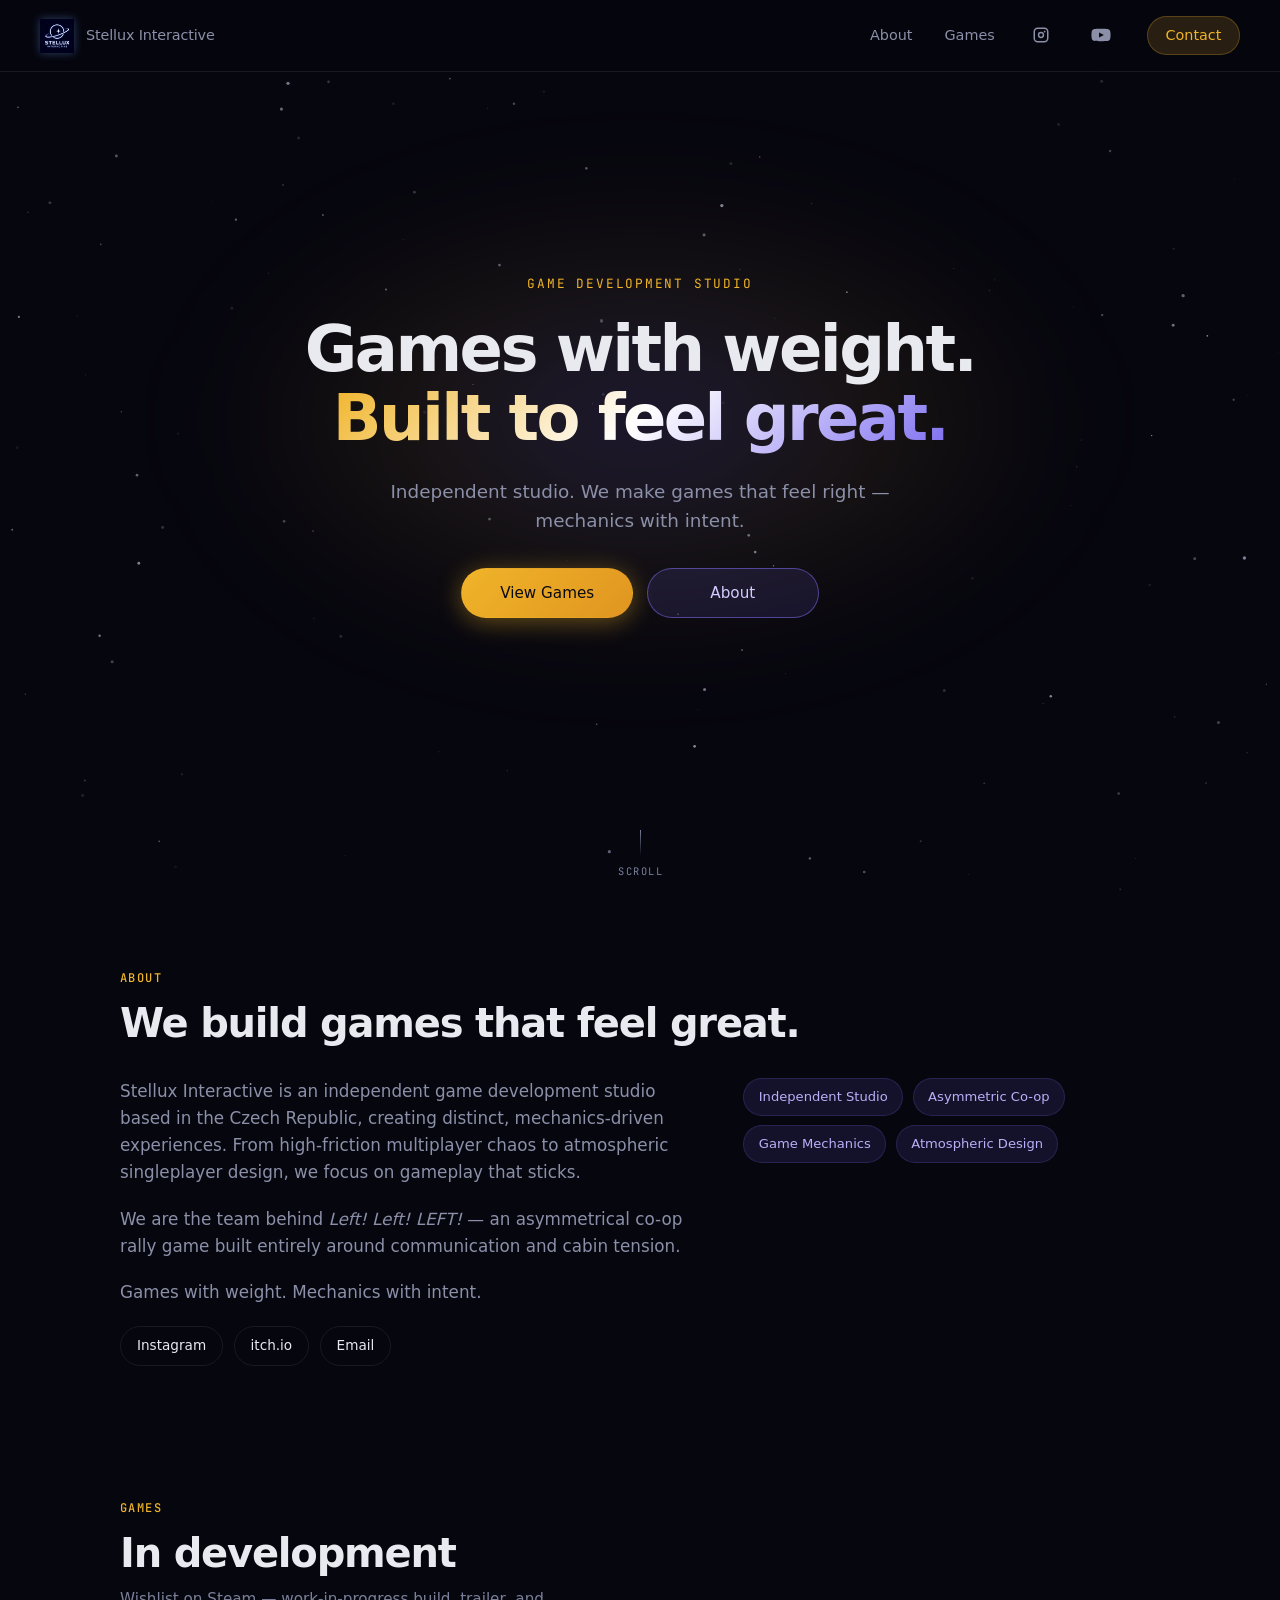
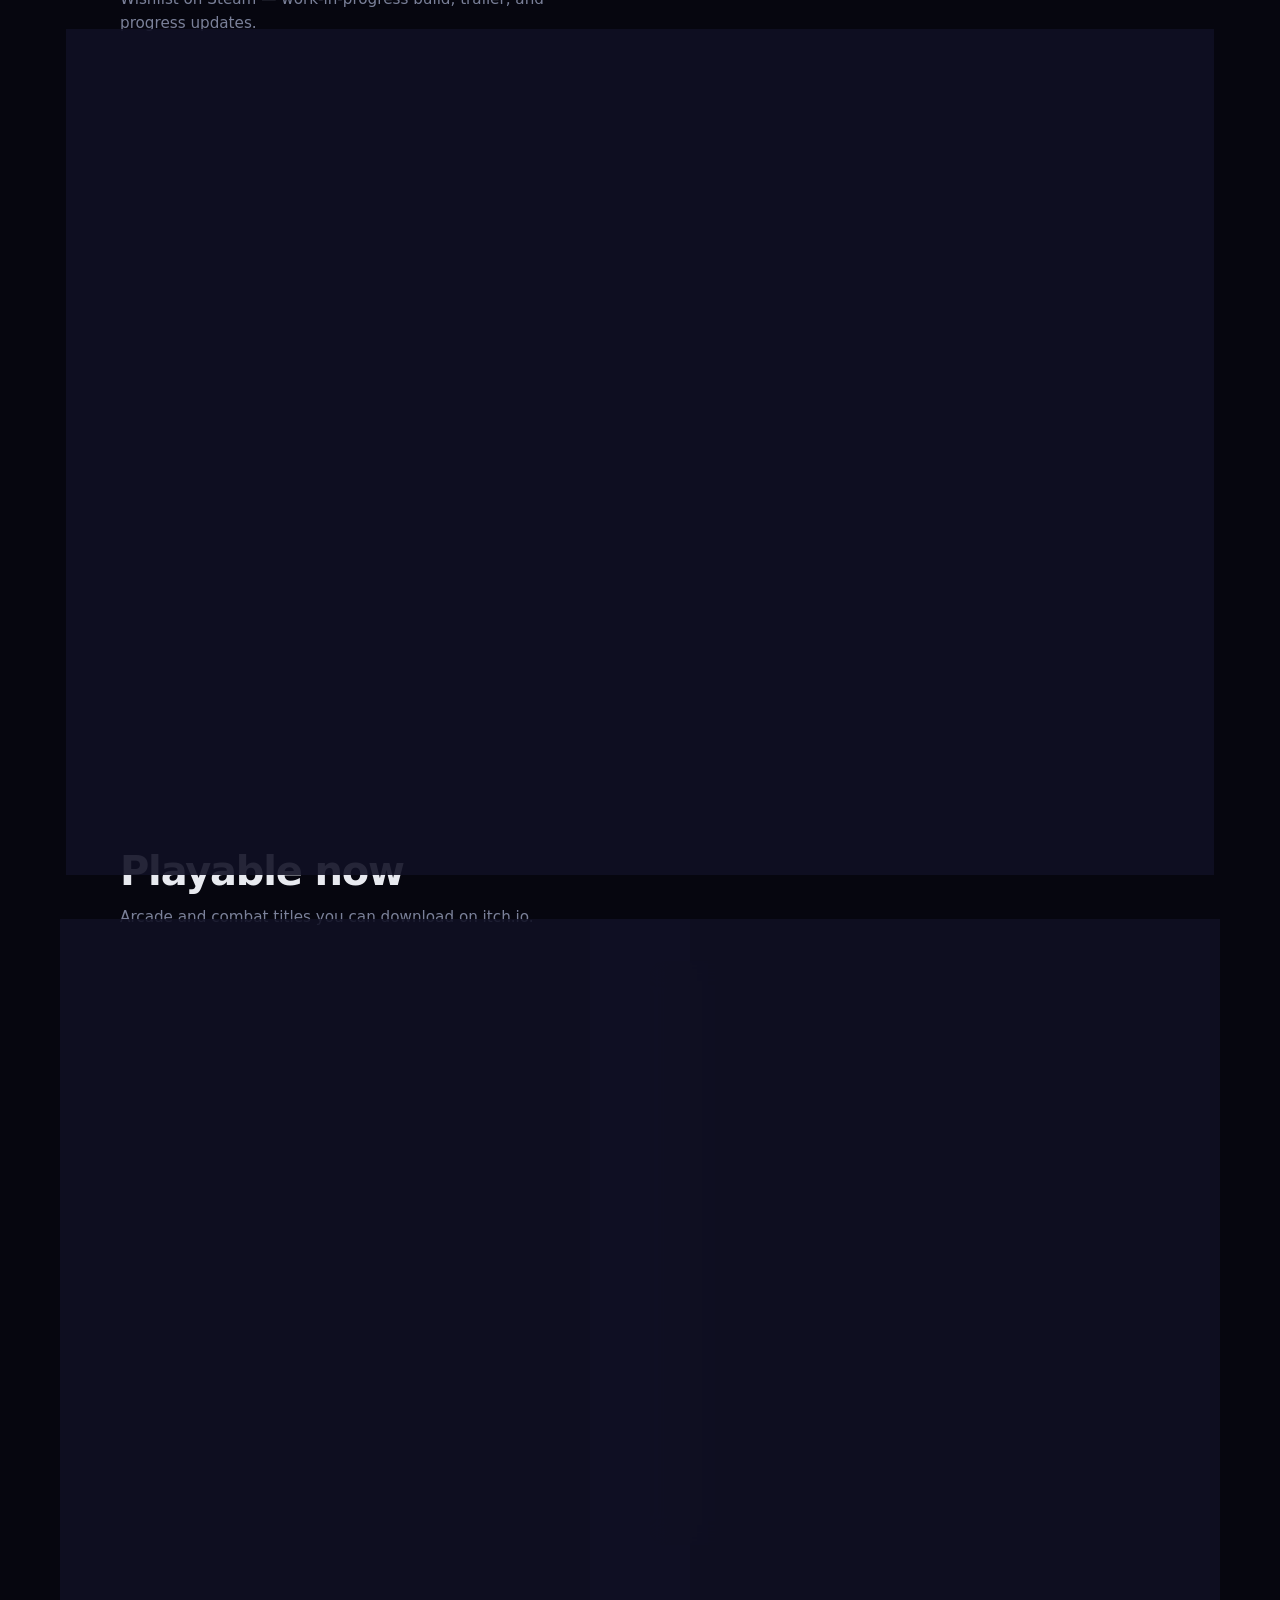
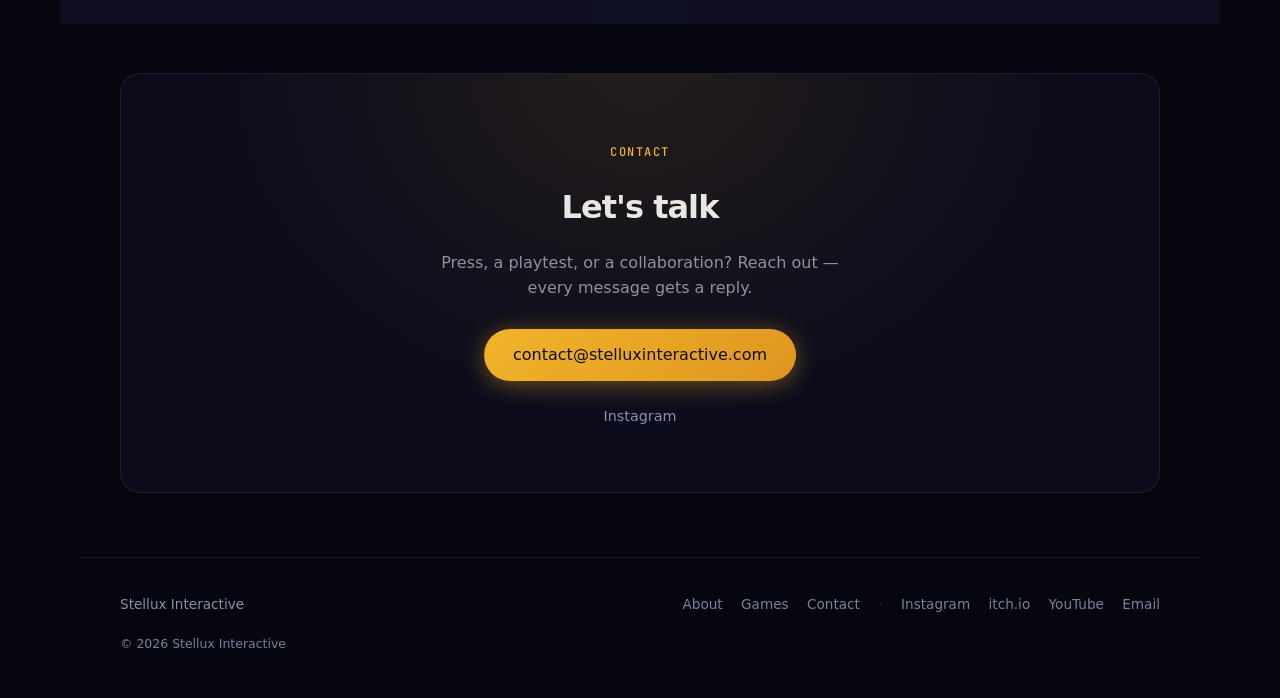
==== index.html @ ba7f1667 "Restore a snappy hero stagger without LCP opacity delay. Headline stays painted immediately and only" ====
<!DOCTYPE html>
<html lang="en">
<head>
  <meta charset="UTF-8" />
  <meta name="viewport" content="width=device-width, initial-scale=1.0" />
  <title>Stellux Interactive — Games</title>
  <meta name="description" content="Stellux Interactive is an independent game studio. Left! Left! LEFT! is in development, with arcade and combat titles you can play now." />
  <link rel="canonical" href="https://stelluxinteractive.com/" />

  <meta property="og:title" content="Stellux Interactive — Games" />
  <meta property="og:description" content="Independent game studio — a co-op rally in development, plus arcade and combat titles you can play now." />
  <meta property="og:image" content="https://stelluxinteractive.com/assets/og.png" />
  <meta property="og:image:width" content="1200" />
  <meta property="og:image:height" content="630" />
  <meta property="og:url" content="https://stelluxinteractive.com/" />
  <meta property="og:type" content="website" />
  <meta property="og:site_name" content="Stellux Interactive" />
  <meta name="twitter:card" content="summary_large_image" />
  <meta name="twitter:title" content="Stellux Interactive — Games" />
  <meta name="twitter:description" content="Independent game studio — a co-op rally in development, plus arcade and combat titles you can play now." />
  <meta name="twitter:image" content="https://stelluxinteractive.com/assets/og.png" />

  <link rel="icon" href="favicon.ico" sizes="any" />
  <link rel="apple-touch-icon" href="apple-touch-icon.png" />
  <link rel="preload" href="assets/fonts/outfit-latin.woff2" as="font" type="font/woff2" crossorigin />
  <link rel="preload" href="assets/fonts/outfit-latin.woff2" as="font" type="font/woff2" crossorigin />
  <link rel="preload" href="assets/media/left-left-left/banner.webp?v=20261001f" as="image" />
  <link rel="stylesheet" href="css/style.css?v=20261015d" />

  <script type="application/ld+json">
  {
    "@context": "https://schema.org",
    "@graph": [
      {
        "@type": "Organization",
        "@id": "https://stelluxinteractive.com/#studio",
        "name": "Stellux Interactive",
        "url": "https://stelluxinteractive.com/",
        "email": "contact@stelluxinteractive.com",
        "logo": "https://stelluxinteractive.com/assets/og.png",
        "sameAs": [
          "https://stelluxinteractive.itch.io",
          "https://www.youtube.com/@stelluxinteractive",
          "https://www.instagram.com/stelluxinteractive/"
        ]
      },
      {
        "@type": "WebSite",
        "name": "Stellux Interactive",
        "url": "https://stelluxinteractive.com/",
        "publisher": { "@id": "https://stelluxinteractive.com/#studio" }
      },
      {
        "@type": "VideoGame",
        "name": "Left! Left! LEFT!",
        "url": "https://store.steampowered.com/app/5362020/Left_Left_LEFT/",
        "author": { "@id": "https://stelluxinteractive.com/#studio" },
        "gamePlatform": "PC",
        "genre": "Co-op Rally",
        "description": "Two-player co-op rally for PC, still in development. Wrong turn. Every time.",
        "creativeWorkStatus": "Incomplete",
        "sameAs": [
          "https://store.steampowered.com/app/5362020/Left_Left_LEFT/",
          "https://ko-fi.com/leftleftleftgame",
          "https://www.tiktok.com/@leftleftleftgame",
          "https://www.instagram.com/leftleftleftgame/",
          "https://discord.gg/GhRrPeMHM"
        ]
      },
      {
        "@type": "VideoGame",
        "name": "Trisector",
        "url": "https://stelluxinteractive.itch.io/trisector",
        "author": { "@id": "https://stelluxinteractive.com/#studio" },
        "gamePlatform": "Android",
        "genre": "Arcade"
      },
      {
        "@type": "VideoGame",
        "name": "SWIFTKILL",
        "url": "https://stelluxinteractive.itch.io/swiftkill-prototype",
        "author": { "@id": "https://stelluxinteractive.com/#studio" },
        "genre": "Action"
      }
    ]
  }
  </script>
</head>
<body>
  <a class="skip-link" href="#top">Skip to content</a>
  <canvas id="stars" aria-hidden="true"></canvas>

  <header class="site-header">
    <a class="logo" href="#top" aria-label="Stellux Interactive home">
      <img
        src="assets/icons/logo-64.webp"
        srcset="assets/icons/logo-64.webp 1x, assets/icons/logo-128.webp 2x"
        alt=""
        class="logo-img"
        width="34"
        height="34"
        fetchpriority="low"
        decoding="async"
      />
      <span class="logo-wordmark">Stellux Interactive</span>
    </a>
    <nav class="nav" aria-label="Primary">
      <a href="#about">About</a>
      <a href="#games">Games</a>
      <a href="https://www.instagram.com/stelluxinteractive/" class="nav-icon nav-icon-ig" target="_blank" rel="noopener noreferrer" aria-label="Instagram">
        <svg viewBox="0 0 24 24" width="20" height="20" aria-hidden="true" focusable="false">
          <path fill="currentColor" d="M8 3h8a5 5 0 0 1 5 5v8a5 5 0 0 1-5 5H8a5 5 0 0 1-5-5V8a5 5 0 0 1 5-5zm8 1.8H8A3.2 3.2 0 0 0 4.8 8v8A3.2 3.2 0 0 0 8 19.2h8a3.2 3.2 0 0 0 3.2-3.2V8A3.2 3.2 0 0 0 16 4.8zM12 8.2A3.8 3.8 0 1 1 8.2 12 3.8 3.8 0 0 1 12 8.2zm0 1.7A2.1 2.1 0 1 0 14.1 12 2.1 2.1 0 0 0 12 9.9zm4.35-3.15a1.05 1.05 0 1 1-1.05 1.05 1.05 1.05 0 0 1 1.05-1.05z"/>
        </svg>
        <span class="nav-icon-label">Instagram</span>
      </a>
      <a href="https://www.youtube.com/@stelluxinteractive" class="nav-icon nav-icon-yt" target="_blank" rel="noopener noreferrer" aria-label="YouTube">
        <svg viewBox="0 0 24 24" width="20" height="20" aria-hidden="true" focusable="false">
          <path fill="currentColor" d="M23 7.2a3 3 0 0 0-2.1-2.1C19 4.6 12 4.6 12 4.6s-7 0-8.9.5A3 3 0 0 0 1 7.2 31 31 0 0 0 .5 12a31 31 0 0 0 .5 4.8 3 3 0 0 0 2.1 2.1c1.9.5 8.9.5 8.9.5s7 0 8.9-.5a3 3 0 0 0 2.1-2.1 31 31 0 0 0 .5-4.8 31 31 0 0 0-.5-4.8ZM9.7 15.1V8.9l5.8 3.1-5.8 3.1Z"/>
        </svg>
        <span class="nav-icon-label">YouTube</span>
      </a>
      <a href="#contact" class="nav-cta">Contact</a>
    </nav>
    <button class="menu-toggle" aria-label="Open menu" aria-expanded="false">
      <span></span><span></span><span></span>
    </button>
  </header>

  <main id="top">
    <section class="hero">
      <div class="hero-glow" aria-hidden="true"></div>
      <div class="hero-layout-centered">
        <div class="hero-content">
          <p class="eyebrow">Game Development Studio</p>
          <h1>Games with weight.<br /><span class="gradient-text">Built to feel great.</span></h1>
          <p class="hero-lead">
            Independent studio. We make games that feel right — mechanics with intent.
          </p>
          <div class="hero-actions">
            <a href="#games" class="btn btn-primary">View Games</a>
            <a href="#about" class="btn btn-purple">About</a>
          </div>
        </div>
      </div>
      <a href="#about" class="hero-scroll" aria-label="Scroll down">
        <span class="hero-scroll-line" aria-hidden="true"></span>
        <span class="hero-scroll-text">Scroll</span>
      </a>
    </section>

    <section id="about" class="section about">
      <div class="section-header">
        <span class="section-tag">About</span>
        <h2>We build games that feel great.</h2>
      </div>
      <div class="about-grid">
        <div class="about-text">
          <p>
            Stellux Interactive is an independent game development studio based in the Czech Republic, creating distinct, mechanics-driven experiences. From high-friction multiplayer chaos to atmospheric singleplayer design, we focus on gameplay that sticks.
          </p>
          <p>
            We are the team behind <em>Left! Left! LEFT!</em> — an asymmetrical co-op rally game built entirely around communication and cabin tension.
          </p>
          <p>Games with weight. Mechanics with intent.</p>
          <div class="about-links">
            <a href="https://www.instagram.com/stelluxinteractive/" class="btn btn-ghost btn-sm" target="_blank" rel="noopener noreferrer">Instagram</a>
            <a href="https://stelluxinteractive.itch.io" class="btn btn-ghost btn-sm" target="_blank" rel="noopener noreferrer">itch.io</a>
            <a href="mailto:contact@stelluxinteractive.com" class="btn btn-ghost btn-sm">Email</a>
          </div>
        </div>
        <ul class="about-tags">
          <li>Independent Studio</li>
          <li>Asymmetric Co-op</li>
          <li>Game Mechanics</li>
          <li>Atmospheric Design</li>
        </ul>
      </div>
    </section>

    <section class="section projects">
      <div class="section-header" id="games">
        <span class="section-tag">Games</span>
        <h2>In development</h2>
        <p class="section-desc">Wishlist on Steam — work-in-progress build, trailer, and progress updates.</p>
      </div>

      <aside class="building-strip building-strip-featured" id="next-game">
        <button class="building-banner" type="button" data-gallery="left-left-left" data-start="trailer" aria-label="Watch trailer: Left! Left! LEFT!">
          <img src="assets/media/left-left-left/banner.webp?v=20261001f" alt="" width="2080" height="640" fetchpriority="high" decoding="async" />
        </button>
        <div class="building-panel">
          <div class="building-head">
            <img class="building-icon" src="assets/icons/left-left-left-96.webp" alt="" width="48" height="48" />
            <div class="building-head-copy">
              <div class="building-badges">
                <span class="platform-badge badge-flagship">In Development</span>
                <span class="platform-badge badge-coop">Co-op Rally</span>
              </div>
              <h3>Left! Left! LEFT!</h3>
              <p class="building-tagline">Wrong turn. Every time.</p>
            </div>
          </div>
          <p class="building-lead">Still in development — two-player co-op rally panic where one drives and one calls the turns. Work-in-progress build; wishlist on Steam.</p>
          <div class="building-actions">
            <div class="building-socials">
              <a class="building-social building-social-support" href="https://ko-fi.com/leftleftleftgame" target="_blank" rel="noopener noreferrer">
                <svg viewBox="0 0 24 24" aria-hidden="true" focusable="false"><path fill="currentColor" d="M23 7.5h-2.2V6c0-1.1-.9-2-2-2H2.5C1.1 4 0 5.1 0 6.5v5.2C0 15.4 2.6 18 5.8 18H7v.8c0 1.7 1.3 3.2 3 3.2h4c1.7 0 3-1.4 3-3.2V18h1.2c3.2 0 5.8-2.6 5.8-5.8V9.5c0-1.1-.9-2-2-2zM5.8 15.5C4 15.5 2.5 14 2.5 12.2V6.5c0-.3.2-.5.5-.5h14.8c.3 0 .5.2.5.5v5.7c0 1.8-1.5 3.3-3.3 3.3H5.8zm11.2 3.3c0 .6-.4 1.2-1 1.2h-4c-.6 0-1-.5-1-1.2V18h6v.8zm4.5-5.6c0 2.1-1.7 3.8-3.8 3.8H18v-2.3h.5c.8 0 1.5-.7 1.5-1.5V9.5h1.5v3.7z"/></svg>
                Support on Ko-fi
              </a>
              <a class="building-social" href="https://www.instagram.com/leftleftleftgame/reels/" target="_blank" rel="noopener noreferrer">
                <svg viewBox="0 0 24 24" aria-hidden="true" focusable="false"><path fill="currentColor" d="M8 3h8a5 5 0 0 1 5 5v8a5 5 0 0 1-5 5H8a5 5 0 0 1-5-5V8a5 5 0 0 1 5-5zm8 1.8H8A3.2 3.2 0 0 0 4.8 8v8A3.2 3.2 0 0 0 8 19.2h8a3.2 3.2 0 0 0 3.2-3.2V8A3.2 3.2 0 0 0 16 4.8zM12 8.2A3.8 3.8 0 1 1 8.2 12 3.8 3.8 0 0 1 12 8.2zm0 1.7A2.1 2.1 0 1 0 14.1 12 2.1 2.1 0 0 0 12 9.9zm4.35-3.15a1.05 1.05 0 1 1-1.05 1.05 1.05 1.05 0 0 1 1.05-1.05z"/></svg>
                Instagram
              </a>
              <a class="building-social" href="https://www.tiktok.com/@leftleftleftgame" target="_blank" rel="noopener noreferrer">
                <svg viewBox="0 0 24 24" aria-hidden="true" focusable="false"><path fill="currentColor" d="M14.5 3c.4 2.4 1.7 4.1 4 4.6v2.5c-1.4 0-2.7-.4-4-1.2v6.4c0 3.4-2.6 6.2-6.1 6.2S2.2 18.7 2.2 15.3c0-3.3 2.5-6 5.8-6.2v2.6c-1.6.2-2.8 1.6-2.8 3.3 0 1.8 1.5 3.3 3.3 3.3s3.2-1.5 3.2-3.4V3h2.8z"/></svg>
                TikTok
              </a>
              <a class="building-social" href="https://discord.gg/GhRrPeMHM" target="_blank" rel="noopener noreferrer">
                <svg viewBox="0 0 24 24" aria-hidden="true" focusable="false"><path fill="currentColor" d="M19.3 5.2A17.4 17.4 0 0 0 15 4l-.3.6c1.5.4 2.8 1 4 1.8A14.7 14.7 0 0 0 8.3 4l-.3-.6A17.4 17.4 0 0 0 4.7 5.2C1.8 9.5 1 13.7 1.3 17.8A17.6 17.6 0 0 0 6.7 20l.7-1c-.8-.3-1.5-.7-2.2-1.1l.5-.4c2 .9 4.1 1.4 6.3 1.4s4.3-.5 6.3-1.4l.5.4c-.7.4-1.4.8-2.2 1.1l.7 1a17.6 17.6 0 0 0 5.4-2.2c.4-4.8-.7-8.9-3.4-12.7zM8.7 14.9c-.9 0-1.7-.8-1.7-1.8s.7-1.8 1.7-1.8 1.7.8 1.7 1.8-.8 1.8-1.7 1.8zm6.6 0c-.9 0-1.7-.8-1.7-1.8s.7-1.8 1.7-1.8 1.7.8 1.7 1.8-.8 1.8-1.7 1.8z"/></svg>
                Discord
              </a>
              <button class="building-social" type="button" data-gallery="left-left-left" data-start="trailer">Watch trailer</button>
            </div>
            <a class="building-steam-cta" href="https://store.steampowered.com/app/5362020/Left_Left_LEFT/" target="_blank" rel="noopener noreferrer">
              <svg class="building-steam-icon" viewBox="0 0 24 24" aria-hidden="true" focusable="false">
                <circle cx="12" cy="12" r="10" fill="none" stroke="currentColor" stroke-width="1.6"/>
                <circle cx="8.2" cy="14.8" r="2.2" fill="currentColor"/>
                <circle cx="15.4" cy="9.2" r="3" fill="none" stroke="currentColor" stroke-width="1.6"/>
                <path d="M9.6 13.6 14 10.6" fill="none" stroke="currentColor" stroke-width="1.6" stroke-linecap="round"/>
              </svg>
              Wishlist on Steam
            </a>
          </div>
          <div class="building-milestone" aria-label="Development progress: Alpha stage, 50 percent">
            <div class="building-milestone-head">
              <div class="building-milestone-title">
                <span class="building-milestone-tag">Development</span>
                <span class="building-milestone-phase">Alpha</span>
              </div>
              <span class="building-milestone-pct">50%</span>
            </div>
            <div class="building-milestone-track" role="progressbar" aria-valuenow="50" aria-valuemin="0" aria-valuemax="100">
              <span class="is-done"></span>
              <span class="is-done"></span>
              <span class="is-current"></span>
              <span></span>
              <span></span>
            </div>
            <div class="building-milestone-labels">
              <span class="is-done">Concept</span>
              <span class="is-done">Prototype</span>
              <span class="is-current">Alpha</span>
              <span>Polish</span>
              <span>Release</span>
            </div>
          </div>
        </div>
      </aside>

      <div class="section-header games-released-header">
        <h2>Playable now</h2>
        <p class="section-desc">Arcade and combat titles you can download on itch.io.</p>
      </div>

      <div class="project-grid project-grid-games">
        <article class="project-card" id="trisector" data-reveal>
          <button class="card-media" type="button" data-gallery="trisector" aria-label="View screenshots: Trisector">
            <img src="assets/media/trisector/02-card.webp" alt="" class="card-media-img" width="800" height="450" loading="lazy" decoding="async" />
            <img src="assets/icons/trisector-96.webp" alt="" class="card-media-icon" width="48" height="48" loading="lazy" decoding="async" />
          </button>
          <div class="card-body">
            <div class="card-top card-top-badges">
              <span class="card-badge">Game</span>
              <span class="card-badge card-badge-platform">itch.io</span>
            </div>
            <h3><a href="https://stelluxinteractive.itch.io/trisector" target="_blank" rel="noopener noreferrer">Trisector</a></h3>
            <p>
              Destroy enemies, upgrade your triangle, and chase high scores in this
              arcade wave-survival shooter.
            </p>
            <p class="card-meta">Free · Android</p>
            <ul class="card-tags">
              <li>Arcade</li>
              <li>Android</li>
              <li>Upgrades</li>
            </ul>
            <div class="card-actions">
              <a class="card-cta" href="https://stelluxinteractive.itch.io/trisector" target="_blank" rel="noopener noreferrer">Download free</a>
              <button class="card-cta-secondary" type="button" data-gallery="trisector" data-start="trailer">Watch trailer</button>
            </div>
          </div>
        </article>

        <article class="project-card" id="swiftkill" data-reveal>
          <button class="card-media" type="button" data-gallery="swiftkill" aria-label="View screenshots: SWIFTKILL">
            <img src="assets/media/swiftkill/01-card.webp" alt="" class="card-media-img" width="800" height="450" loading="lazy" decoding="async" />
            <img src="assets/icons/swiftkill-96.webp" alt="" class="card-media-icon" width="48" height="48" loading="lazy" decoding="async" />
          </button>
          <div class="card-body">
            <div class="card-top card-top-badges">
              <span class="card-badge">Prototype</span>
              <span class="card-badge card-badge-platform">itch.io</span>
            </div>
            <h3><a href="https://stelluxinteractive.itch.io/swiftkill-prototype" target="_blank" rel="noopener noreferrer">SWIFTKILL</a></h3>
            <p>
              One-hit-one-kill combat in a minimalist sci-fi arena. Master speed,
              precision, and fluid movement.
            </p>
            <p class="card-meta">Free prototype</p>
            <ul class="card-tags">
              <li>Combat</li>
              <li>Speedrun</li>
              <li>One-Hit Kill</li>
            </ul>
            <div class="card-actions">
              <a class="card-cta" href="https://stelluxinteractive.itch.io/swiftkill-prototype" target="_blank" rel="noopener noreferrer">Download prototype</a>
              <button class="card-cta-secondary" type="button" data-gallery="swiftkill" data-start="trailer">Watch trailer</button>
            </div>
          </div>
        </article>
      </div>
    </section>

    <section id="contact" class="section contact">
      <div class="contact-card" data-reveal>
        <div class="contact-glow" aria-hidden="true"></div>
        <span class="section-tag">Contact</span>
        <h2>Let's talk</h2>
        <p>
          Press, a playtest, or a collaboration? Reach out —
          every message gets a reply.
        </p>
        <a href="mailto:contact@stelluxinteractive.com" class="btn btn-primary btn-large">
          contact@stelluxinteractive.com
        </a>
        <div class="contact-links">
          <a href="https://www.instagram.com/stelluxinteractive/" target="_blank" rel="noopener noreferrer">Instagram</a>
        </div>
      </div>
    </section>
  </main>

  <footer class="site-footer">
    <div class="footer-inner">
      <a class="footer-brand" href="#top">Stellux Interactive</a>
      <nav class="footer-nav" aria-label="Footer">
        <a href="#about">About</a>
        <a href="#games">Games</a>
        <a href="#contact">Contact</a>
        <span class="footer-sep" aria-hidden="true">·</span>
        <a href="https://www.instagram.com/stelluxinteractive/" target="_blank" rel="noopener noreferrer">Instagram</a>
        <a href="https://stelluxinteractive.itch.io" target="_blank" rel="noopener noreferrer">itch.io</a>
        <a href="https://www.youtube.com/@stelluxinteractive" target="_blank" rel="noopener noreferrer">YouTube</a>
        <a href="mailto:contact@stelluxinteractive.com">Email</a>
      </nav>
    </div>
    <p class="footer-copy">© <span id="year"></span> Stellux Interactive</p>
  </footer>

  <dialog class="lightbox" id="lightbox" aria-labelledby="lightbox-title">
    <div class="lightbox-inner">
      <button type="button" class="lightbox-close" aria-label="Close gallery">Close</button>
      <h2 id="lightbox-title" class="visually-hidden">Gallery</h2>
      <div class="lightbox-stage"></div>
      <button type="button" class="lightbox-nav lightbox-prev" aria-label="Previous">Previous</button>
      <button type="button" class="lightbox-nav lightbox-next" aria-label="Next">Next</button>
      <p class="lightbox-caption"></p>
    </div>
  </dialog>

  <script src="js/main.js?v=20261014w"></script>
  <script defer src="https://static.cloudflareinsights.com/beacon.min.js" data-cf-beacon='{"token": "831b83116ac34b839e330c0381dafc59"}'></script>
</body>
</html>
---- css/style.css ----
/* ── Fonts ── */
@font-face {
  font-family: "Outfit";
  font-style: normal;
  font-weight: 300 700;
  font-display: optional;
  src: url("../assets/fonts/outfit-latin.woff2") format("woff2");
}

@font-face {
  font-family: "JetBrains Mono";
  font-style: normal;
  font-weight: 400 500;
  font-display: swap;
  src: url("../assets/fonts/jetbrains-mono-latin.woff2") format("woff2");
}

/* ── Design tokens ── */
:root {
  --bg-deep: #06060f;
  --bg-surface: #0c0c1a;
  --bg-card: rgba(14, 14, 32, 0.72);
  --border: rgba(255, 255, 255, 0.08);
  --border-hover: rgba(255, 200, 100, 0.35);

  --text: #e8eaf0;
  --text-muted: #8b90a8;
  --text-dim: #7a8099;

  --accent: #f0b429;
  --accent-soft: rgba(240, 180, 41, 0.15);
  --accent-glow: rgba(240, 180, 41, 0.4);
  --purple: #7c6cf0;
  --purple-soft: rgba(124, 108, 240, 0.12);

  --font: "Outfit", system-ui, sans-serif;
  --mono: "JetBrains Mono", monospace;

  --radius: 16px;
  --radius-sm: 10px;
  --header-h: 72px;
  --max-w: 1120px;
  --ease: cubic-bezier(0.22, 1, 0.36, 1);
  --focus: 0 0 0 2px var(--bg-deep), 0 0 0 4px var(--accent);
}

/* ── Reset ── */
*, *::before, *::after { box-sizing: border-box; margin: 0; padding: 0; }
html {
  scroll-behavior: smooth;
  scroll-padding-top: calc(var(--header-h) + 1.5rem);
}
body {
  font-family: var(--font);
  background: var(--bg-deep);
  color: var(--text);
  line-height: 1.6;
  overflow-x: hidden;
  -webkit-font-smoothing: antialiased;
}

a { color: inherit; text-decoration: none; }
button { font-family: inherit; color: inherit; }
ul { list-style: none; }
img { max-width: 100%; display: block; }

:focus { outline: none; }
:focus-visible {
  outline: none;
  box-shadow: var(--focus);
}

.visually-hidden {
  position: absolute;
  width: 1px;
  height: 1px;
  padding: 0;
  margin: -1px;
  overflow: hidden;
  clip: rect(0, 0, 0, 0);
  white-space: nowrap;
  border: 0;
}

.skip-link {
  position: absolute;
  top: 0.75rem;
  left: 0.75rem;
  z-index: 200;
  padding: 0.55rem 1rem;
  border-radius: 999px;
  background: var(--accent);
  color: #0a0a12;
  font-weight: 600;
  transform: translateY(-160%);
  transition: transform 0.2s var(--ease);
}
.skip-link:focus,
.skip-link:focus-visible {
  transform: translateY(0);
  box-shadow: var(--focus);
}

/* ── Starfield canvas ── */
#stars {
  position: fixed;
  inset: 0;
  z-index: 0;
  pointer-events: none;
}

/* ── Header ── */
.site-header {
  position: fixed;
  top: 0;
  left: 0;
  right: 0;
  z-index: 100;
  height: var(--header-h);
  display: flex;
  align-items: center;
  justify-content: space-between;
  padding: 0 clamp(1.25rem, 4vw, 2.5rem);
  background: rgba(6, 6, 15, 0.75);
  backdrop-filter: blur(16px);
  border-bottom: 1px solid var(--border);
  transition: background 0.3s var(--ease);
}

.site-header.scrolled {
  background: rgba(6, 6, 15, 0.92);
}

.logo {
  display: flex;
  align-items: center;
  gap: 0.75rem;
  text-decoration: none;
  color: inherit;
  min-width: 0;
  border-radius: 8px;
}

.logo-wordmark {
  font-size: 0.9rem;
  font-weight: 500;
  letter-spacing: -0.01em;
  line-height: 1.2;
  white-space: nowrap;
  color: var(--text-muted);
  transition: color 0.2s;
}

.logo:hover .logo-wordmark {
  color: var(--text);
}

.logo-img {
  width: 34px;
  height: 34px;
  object-fit: contain;
  flex-shrink: 0;
  filter: drop-shadow(0 0 4px rgba(110, 175, 255, 0.35));
}

.nav {
  display: flex;
  align-items: center;
  gap: 2rem;
}

.nav a {
  font-size: 0.9rem;
  font-weight: 500;
  color: var(--text-muted);
  transition: color 0.2s;
  border-radius: 999px;
}

.nav a:hover { color: var(--text); }

.nav a:not(.nav-cta) {
  position: relative;
}

.nav a:not(.nav-cta)::after {
  content: "";
  position: absolute;
  left: 0;
  right: 0;
  bottom: -0.4rem;
  height: 2px;
  border-radius: 2px;
  background: var(--accent);
  transform: scaleX(0);
  transition: transform 0.3s var(--ease);
}

.nav a[aria-current="true"]:not(.nav-cta) {
  color: var(--text);
}

.nav a[aria-current="true"]:not(.nav-cta)::after {
  transform: scaleX(1);
}

.nav-cta[aria-current="true"] {
  background: rgba(240, 180, 41, 0.25);
}

.nav-icon {
  display: inline-flex;
  align-items: center;
  gap: 0.5rem;
  padding: 0.25rem;
}

.nav-icon-yt:hover {
  color: #ff4e45 !important;
}

.nav-icon-ig:hover {
  color: #e1306c !important;
}

.nav-icon-label {
  display: none;
}

.nav-cta {
  padding: 0.45rem 1.1rem;
  border-radius: 999px;
  background: var(--accent-soft);
  color: var(--accent) !important;
  border: 1px solid rgba(240, 180, 41, 0.25);
}

.nav-cta:hover {
  background: rgba(240, 180, 41, 0.25);
}

.menu-toggle {
  display: none;
  flex-direction: column;
  gap: 5px;
  background: none;
  border: none;
  cursor: pointer;
  padding: 4px;
  border-radius: 6px;
}

.menu-toggle span {
  display: block;
  width: 22px;
  height: 2px;
  background: var(--text);
  border-radius: 2px;
  transition: transform 0.3s var(--ease), opacity 0.3s;
}

.menu-toggle[aria-expanded="true"] span:nth-child(1) {
  transform: translateY(7px) rotate(45deg);
}
.menu-toggle[aria-expanded="true"] span:nth-child(2) { opacity: 0; }
.menu-toggle[aria-expanded="true"] span:nth-child(3) {
  transform: translateY(-7px) rotate(-45deg);
}

/* ── Layout ── */
main {
  position: relative;
  z-index: 1;
}

.section {
  width: 100%;
  max-width: var(--max-w);
  margin: 0 auto;
  padding: clamp(2.5rem, 5vw, 4rem) clamp(1.25rem, 4vw, 2.5rem);
  box-sizing: border-box;
}

.section-header {
  margin-bottom: clamp(1.25rem, 3vw, 2rem);
}

.games-released-header {
  margin-top: clamp(2rem, 4vw, 2.75rem);
}

.section-tag {
  display: inline-block;
  font-family: var(--mono);
  font-size: 0.75rem;
  font-weight: 500;
  letter-spacing: 0.12em;
  text-transform: uppercase;
  color: var(--accent);
  margin-bottom: 0.75rem;
}

.section-header h2 {
  font-size: clamp(1.75rem, 4vw, 2.5rem);
  font-weight: 600;
  letter-spacing: -0.03em;
  line-height: 1.15;
}

.section-desc {
  margin-top: 0.65rem;
  font-size: 0.95rem;
  color: var(--text-dim);
  max-width: 480px;
}

/* ── Hero ── */
.hero {
  min-height: 100svh;
  display: flex;
  flex-direction: column;
  align-items: center;
  max-width: var(--max-w);
  margin: 0 auto;
  padding: var(--header-h) clamp(1.25rem, 4vw, 2.5rem) 2.5rem;
  position: relative;
}

.hero-glow {
  position: absolute;
  top: 20%;
  left: 50%;
  transform: translateX(-50%);
  width: min(900px, 100%);
  height: 480px;
  background: radial-gradient(ellipse, rgba(124, 108, 240, 0.2) 0%, rgba(240, 180, 41, 0.08) 40%, transparent 70%);
  filter: blur(60px);
  pointer-events: none;
  will-change: opacity;
}

.hero-layout-centered {
  flex: 1;
  display: flex;
  flex-direction: column;
  align-items: center;
  justify-content: center;
  text-align: center;
  width: 100%;
  padding-bottom: 2.5rem;
}

.hero-content {
  position: relative;
  max-width: 680px;
}

.hero-layout-centered .hero-content {
  max-width: 720px;
  width: 100%;
}

.hero-layout-centered .hero-lead {
  margin-left: auto;
  margin-right: auto;
}

.hero-actions {
  display: flex;
  flex-wrap: wrap;
  justify-content: center;
  gap: 0.85rem;
  opacity: 0;
  animation: fade-up 0.5s var(--ease) 0.18s forwards;
}

.btn {
  display: inline-flex;
  align-items: center;
  justify-content: center;
  padding: 0.75rem 1.5rem;
  border-radius: 999px;
  font-family: var(--font);
  font-size: 0.95rem;
  font-weight: 500;
  cursor: pointer;
  transition: transform 0.2s var(--ease), box-shadow 0.2s, background 0.2s;
  border: none;
}

.hero h1 {
  font-size: clamp(2.4rem, 6.5vw, 4rem);
  font-weight: 700;
  letter-spacing: -0.04em;
  line-height: 1.08;
  margin-bottom: 1.5rem;
  animation: hero-rise 0.5s var(--ease) both;
}

.gradient-text {
  background: linear-gradient(135deg, var(--accent) 0%, #fff 50%, var(--purple) 100%);
  -webkit-background-clip: text;
  background-clip: text;
  -webkit-text-fill-color: transparent;
}

.hero-lead {
  font-size: clamp(1rem, 2vw, 1.15rem);
  color: var(--text-muted);
  max-width: 560px;
  margin-bottom: 2rem;
  animation: hero-rise 0.5s var(--ease) 0.06s both;
}

.hero-products {
  display: flex;
  justify-content: center;
  width: 100%;
  margin-top: clamp(2rem, 5vw, 3.25rem);
  padding-top: 2rem;
  border-top: 1px solid var(--border);
  opacity: 0;
  animation: fade-up 0.7s var(--ease) 0.7s forwards;
}

.hero-products .hero-product {
  flex: 0 1 18rem;
}

.hero-product {
  display: flex;
  align-items: center;
  gap: 0.65rem;
  min-width: 0;
  padding: 0.4rem 0.9rem 0.4rem 0.4rem;
  border-radius: 14px;
  background: rgba(16, 16, 36, 0.78);
  border: 1px solid rgba(255, 255, 255, 0.1);
  text-align: left;
  transition: transform 0.25s var(--ease), border-color 0.25s, background 0.25s;
}

.hero-product:hover {
  transform: translateY(-2px);
  border-color: rgba(255, 210, 120, 0.3);
  background: rgba(22, 22, 46, 0.9);
}

.hero-product img {
  width: 40px;
  height: 40px;
  border-radius: 10px;
  object-fit: cover;
  flex-shrink: 0;
}

.hero-product-text {
  display: flex;
  flex-direction: column;
  min-width: 0;
  line-height: 1.2;
}

.hero-product-text strong {
  font-size: 0.85rem;
  font-weight: 600;
  color: var(--text);
  white-space: nowrap;
  overflow: hidden;
  text-overflow: ellipsis;
}

.hero-product-text small {
  font-family: var(--mono);
  font-size: 0.62rem;
  letter-spacing: 0.06em;
  text-transform: uppercase;
  color: var(--text-dim);
}

.hero-product-next {
  border-color: rgba(240, 180, 41, 0.28);
  background: rgba(240, 180, 41, 0.07);
}

.hero-product-next small {
  color: var(--accent);
}

.hero-product-dot {
  position: relative;
  display: grid;
  place-items: center;
  width: 40px;
  height: 40px;
  flex-shrink: 0;
  border-radius: 10px;
  background: rgba(240, 180, 41, 0.12);
}

.hero-product-dot::after {
  content: "";
  width: 10px;
  height: 10px;
  border-radius: 50%;
  background: var(--accent);
  box-shadow: 0 0 0 0 var(--accent-glow);
  animation: dev-pulse 2.4s ease-out infinite;
}

.eyebrow {
  font-family: var(--mono);
  font-size: 0.8rem;
  letter-spacing: 0.14em;
  text-transform: uppercase;
  color: var(--accent);
  margin-bottom: 1.25rem;
  opacity: 0;
  animation: fade-up 0.45s var(--ease) both;
}

.btn:hover { transform: translateY(-2px); }
.btn:active { transform: translateY(0); }

.btn-primary {
  background: linear-gradient(135deg, var(--accent), #e09520);
  color: #0a0a12;
  border: 1px solid transparent;
  box-shadow: 0 4px 24px var(--accent-glow);
}

.btn-primary:hover {
  box-shadow: 0 8px 32px var(--accent-glow);
}

.btn-purple {
  background: rgba(124, 108, 240, 0.12);
  color: #d2ccff;
  border: 1px solid rgba(124, 108, 240, 0.55);
  box-shadow: none;
}

.btn-purple:hover {
  background: rgba(124, 108, 240, 0.22);
  border-color: rgba(168, 150, 255, 0.75);
  color: #ebe8ff;
  box-shadow: 0 6px 24px rgba(124, 108, 240, 0.22);
}

.hero-actions .btn {
  min-width: 10.75rem;
}

.btn-ghost {
  background: transparent;
  color: var(--text);
  border: 1px solid var(--border);
}

.btn-ghost:hover {
  border-color: var(--border-hover);
  background: rgba(255, 255, 255, 0.04);
}

.btn-ghost-accent {
  background: linear-gradient(135deg, rgba(110, 175, 255, 0.14) 0%, rgba(124, 108, 240, 0.2) 100%);
  color: #e8e6ff;
  border: 1px solid rgba(124, 108, 240, 0.42);
  box-shadow: 0 4px 20px rgba(124, 108, 240, 0.12);
}

.btn-ghost-accent:hover {
  border-color: rgba(168, 150, 255, 0.7);
  background: linear-gradient(135deg, rgba(110, 175, 255, 0.24) 0%, rgba(124, 108, 240, 0.32) 100%);
  box-shadow: 0 6px 28px rgba(124, 108, 240, 0.28);
}

.btn-large {
  font-size: 1rem;
  padding: 0.9rem 1.75rem;
}

.btn-sm {
  font-size: 0.85rem;
  padding: 0.5rem 1rem;
}

.hero-scroll {
  position: absolute;
  bottom: 1.25rem;
  left: 0;
  right: 0;
  display: flex;
  flex-direction: column;
  align-items: center;
  gap: 0.45rem;
  color: var(--text-dim);
  opacity: 0;
  animation: fade-up 0.45s var(--ease) 0.28s forwards;
  transition: opacity 0.35s var(--ease);
  border-radius: 8px;
}

.hero-scroll.is-hidden {
  opacity: 0 !important;
  pointer-events: none;
}

.hero-scroll-text {
  font-family: var(--mono);
  font-size: 0.65rem;
  letter-spacing: 0.14em;
  text-transform: uppercase;
  padding-left: 0.14em;
}

.hero-scroll-line {
  display: block;
  width: 1px;
  height: 26px;
  background: linear-gradient(to bottom, var(--text-dim), transparent);
  animation: scroll-pulse 2.2s ease-in-out infinite;
}

.hero-scroll:hover {
  color: var(--text-muted);
}

.hero-scroll:hover .hero-scroll-line {
  background: linear-gradient(to bottom, var(--text-muted), transparent);
}

/* ── About ── */
.about-grid {
  display: grid;
  grid-template-columns: 1.4fr 1fr;
  gap: 2rem 2.5rem;
  align-items: start;
}

.about-text p {
  color: var(--text-muted);
  font-size: 1.05rem;
  margin-bottom: 1.25rem;
}

.about-text strong { color: var(--text); }

.about-links {
  display: flex;
  flex-wrap: wrap;
  gap: 0.65rem;
  margin-top: 0.5rem;
}

.about-tags {
  display: flex;
  flex-wrap: wrap;
  gap: 0.6rem;
}

.about-tags li {
  padding: 0.45rem 0.9rem;
  border-radius: 999px;
  font-size: 0.82rem;
  font-weight: 500;
  background: var(--purple-soft);
  border: 1px solid rgba(124, 108, 240, 0.2);
  color: #b8b0f8;
}

/* ── Currently building ── */
.building-strip {
  display: grid;
  grid-template-columns: minmax(0, 1.35fr) minmax(220px, 0.75fr);
  gap: 1.5rem 2rem;
  align-items: center;
  margin-bottom: 1.25rem;
  padding: 1.35rem 1.5rem;
  border: 1px solid rgba(255, 255, 255, 0.12);
  border-radius: var(--radius);
  background:
    radial-gradient(ellipse at 0% 0%, rgba(240, 180, 41, 0.1), transparent 52%),
    linear-gradient(180deg, rgba(255, 255, 255, 0.04) 0%, transparent 48%),
    rgba(16, 16, 36, 0.9);
  box-shadow:
    0 1px 0 rgba(255, 255, 255, 0.06) inset,
    0 16px 36px rgba(0, 0, 0, 0.28);
  backdrop-filter: blur(12px);
  opacity: 0;
  transition: opacity 0.55s var(--ease);
}

.building-strip.revealed {
  opacity: 1;
}

.building-copy {
  display: flex;
  flex-direction: column;
  align-items: flex-start;
  min-width: 0;
}

.building-copy .platform-badge {
  position: static;
  margin-bottom: 0.7rem;
}

.building-copy h3,
.building-head-copy h3 {
  margin: 0;
  font-size: 1.35rem;
  font-weight: 600;
  letter-spacing: -0.03em;
  line-height: 1.15;
}

.building-copy p {
  margin: 0;
  max-width: 38rem;
  font-size: 0.92rem;
  color: var(--text-muted);
}

.building-strip-featured {
  padding: 0;
  overflow: hidden;
  opacity: 1;
  transform: none;
}

.building-panel {
  grid-column: 1 / -1;
  display: flex;
  flex-direction: column;
  gap: 0.95rem;
  padding: 1.15rem 1.35rem 1.1rem;
}

.building-head {
  display: flex;
  align-items: center;
  gap: 0.85rem;
}

.building-head-copy {
  display: flex;
  flex-direction: column;
  align-items: flex-start;
  gap: 0.2rem;
  min-width: 0;
}

.building-head-copy .platform-badge {
  margin-bottom: 0;
}

.building-badges {
  display: flex;
  flex-wrap: wrap;
  gap: 0.4rem;
  margin-bottom: 0.2rem;
}

.building-head-copy h3 {
  margin: 0;
}

.building-head-copy .building-tagline {
  margin: 0 !important;
}

.building-lead {
  margin: 0;
  max-width: 42rem;
  font-size: 0.92rem;
  color: var(--text-muted);
}

.building-actions {
  display: flex;
  flex-direction: column;
  align-items: stretch;
  gap: 0.75rem;
}

.building-strip-featured .building-socials {
  margin-top: 0;
}

.building-strip-featured .building-steam-cta {
  width: 100%;
  margin-top: 0;
}

.building-strip-featured .building-milestone {
  gap: 0.45rem;
  margin-top: 0.15rem;
  padding-top: 0.95rem;
  border-top: 1px solid rgba(255, 255, 255, 0.08);
}

.building-banner {
  grid-column: 1 / -1;
  display: block;
  width: 100%;
  margin: 0;
  padding: 0;
  border: 0;
  background: #f4f0e6;
  cursor: pointer;
  aspect-ratio: 2080 / 640;
  overflow: hidden;
}

.building-banner img {
  display: block;
  width: 100%;
  height: 100%;
  object-fit: cover;
}

.building-title {
  display: flex;
  align-items: center;
  gap: 0.75rem;
  margin: 0 0 0.45rem;
}

.building-icon {
  width: 48px;
  height: 48px;
  border-radius: 12px;
  flex-shrink: 0;
  background: #f4f0e6;
}

.building-tagline {
  margin: 0 0 0.35rem !important;
  color: var(--text) !important;
  font-size: 1rem !important;
  font-weight: 500;
}

.building-socials {
  display: flex;
  flex-wrap: wrap;
  gap: 0.5rem;
  margin-top: 1rem;
}

.building-social {
  display: inline-flex;
  align-items: center;
  gap: 0.4rem;
  padding: 0.45rem 0.8rem;
  border-radius: 999px;
  border: 1px solid var(--border);
  background: transparent;
  color: var(--text);
  font-family: inherit;
  font-size: 0.82rem;
  font-weight: 500;
  cursor: pointer;
  transition: border-color 0.2s, background 0.2s, color 0.2s;
}

.building-social svg {
  width: 14px;
  height: 14px;
  flex-shrink: 0;
}

.building-social:hover {
  border-color: var(--border-hover);
  background: rgba(255, 255, 255, 0.04);
  color: var(--accent);
}

.building-social-support {
  border-color: rgba(255, 94, 120, 0.42);
  background: rgba(255, 94, 120, 0.12);
  color: #ffb3c0;
}

.building-social-support:hover {
  border-color: rgba(255, 140, 160, 0.75);
  background: rgba(255, 94, 120, 0.22);
  color: #ffd0d8;
}

.building-aside {
  display: flex;
  flex-direction: column;
  align-items: stretch;
  gap: 0.75rem;
}

.building-milestone {
  display: flex;
  flex-direction: column;
  gap: 0.55rem;
}

.building-milestone-head {
  display: flex;
  align-items: center;
  justify-content: space-between;
  gap: 0.75rem;
}

.building-milestone-title {
  display: flex;
  align-items: baseline;
  flex-wrap: wrap;
  gap: 0.45rem;
  min-width: 0;
}

.building-milestone-tag {
  font-family: var(--mono);
  font-size: 0.62rem;
  font-weight: 500;
  letter-spacing: 0.1em;
  text-transform: uppercase;
  color: var(--text-dim);
}

.building-milestone-phase {
  font-size: 0.88rem;
  font-weight: 600;
  letter-spacing: -0.01em;
  color: var(--accent);
}

.building-milestone-pct {
  font-family: var(--mono);
  font-size: 0.68rem;
  font-weight: 500;
  letter-spacing: 0.06em;
  color: var(--text-muted);
  white-space: nowrap;
}

.building-milestone-track {
  display: grid;
  grid-template-columns: repeat(5, 1fr);
  gap: 0.28rem;
}

.building-milestone-track span {
  display: block;
  height: 3px;
  border-radius: 999px;
  background: rgba(255, 255, 255, 0.08);
}

.building-milestone-track .is-done {
  background: rgba(240, 180, 41, 0.38);
}

.building-milestone-track .is-current {
  background: linear-gradient(90deg, var(--accent), #e8c060);
  box-shadow: 0 0 10px rgba(240, 180, 41, 0.35);
}

.building-milestone-labels {
  display: grid;
  grid-template-columns: repeat(5, 1fr);
  gap: 0.28rem;
}

.building-milestone-labels span {
  font-family: var(--mono);
  font-size: 0.62rem;
  letter-spacing: 0.04em;
  text-transform: uppercase;
  text-align: center;
  color: var(--text-dim);
  line-height: 1.2;
}

.building-milestone-labels .is-done {
  color: var(--text-muted);
}

.building-milestone-labels .is-current {
  color: var(--accent);
}

.building-steam-cta {
  display: inline-flex;
  align-items: center;
  justify-content: center;
  gap: 0.55rem;
  width: 100%;
  font-family: var(--font);
  font-size: 0.95rem;
  font-weight: 700;
  letter-spacing: 0.02em;
  padding: 0.9rem 1.25rem;
  border-radius: 999px;
  background: linear-gradient(135deg, #66c0f4 0%, #417a9b 100%);
  border: 1px solid rgba(180, 230, 255, 0.55);
  color: #061018;
  box-shadow:
    0 0 0 1px rgba(102, 192, 244, 0.2) inset,
    0 10px 28px rgba(70, 160, 220, 0.28);
  transition: transform 0.2s var(--ease), box-shadow 0.2s, filter 0.2s;
}

.building-steam-cta:hover {
  transform: translateY(-2px);
  filter: brightness(1.05);
  box-shadow:
    0 0 0 1px rgba(210, 240, 255, 0.35) inset,
    0 14px 32px rgba(70, 160, 220, 0.4);
}

.building-steam-cta:active {
  transform: translateY(0);
}

.building-steam-icon {
  width: 18px;
  height: 18px;
  flex-shrink: 0;
}

/* ── Project cards ── */
.project-grid {
  display: grid;
  grid-template-columns: repeat(auto-fill, minmax(min(300px, 100%), 1fr));
  gap: 1.25rem;
}

.project-card {
  display: flex;
  flex-direction: column;
  background:
    linear-gradient(180deg, rgba(255, 255, 255, 0.035) 0%, transparent 42%),
    rgba(16, 16, 36, 0.88);
  border: 1px solid rgba(255, 255, 255, 0.12);
  border-radius: var(--radius);
  overflow: hidden;
  backdrop-filter: blur(14px);
  box-shadow:
    0 1px 0 rgba(255, 255, 255, 0.06) inset,
    0 18px 40px rgba(0, 0, 0, 0.28);
  transition: opacity 0.55s var(--ease), transform 0.35s var(--ease), border-color 0.35s, box-shadow 0.35s;
  opacity: 0;
}

.project-card.revealed {
  opacity: 1;
}

.project-card.revealed:hover {
  transform: translateY(-4px);
  border-color: rgba(255, 210, 120, 0.28);
  box-shadow:
    0 1px 0 rgba(255, 255, 255, 0.08) inset,
    0 22px 48px rgba(0, 0, 0, 0.42),
    0 0 0 1px rgba(240, 180, 41, 0.1);
}

.card-media {
  position: relative;
  display: block;
  width: 100%;
  padding: 0;
  border: none;
  border-bottom: 1px solid rgba(255, 255, 255, 0.08);
  background: rgba(255, 255, 255, 0.02);
  cursor: pointer;
  aspect-ratio: 16 / 9;
  overflow: hidden;
}

.card-media::after {
  content: "";
  position: absolute;
  inset: 0;
  pointer-events: none;
  box-shadow: inset 0 0 0 1px rgba(255, 255, 255, 0.05);
  background: linear-gradient(180deg, transparent 62%, rgba(6, 6, 15, 0.35) 100%);
}

.card-media-img {
  width: 100%;
  height: 100%;
  object-fit: cover;
  transition: transform 0.45s var(--ease);
}

.project-card:hover .card-media-img {
  transform: scale(1.04);
}

.tool-card .card-media {
  background: #05050c;
}

.tool-card .card-media-img {
  object-fit: contain;
}

.tool-card:hover .card-media-img {
  transform: none;
}

.card-media-icon {
  position: absolute;
  left: 0.75rem;
  bottom: 0.75rem;
  z-index: 1;
  width: 48px;
  height: 48px;
  object-fit: contain;
  border-radius: 12px;
  background: rgba(6, 6, 15, 0.72);
  border: 1px solid rgba(255, 255, 255, 0.12);
  box-shadow: 0 8px 20px rgba(0, 0, 0, 0.35);
}

.platform-badge {
  font-family: var(--mono);
  font-size: 0.65rem;
  font-weight: 500;
  letter-spacing: 0.06em;
  text-transform: uppercase;
  padding: 0.3rem 0.6rem;
  border-radius: 999px;
}

.badge-flagship {
  background: rgba(240, 180, 41, 0.92);
  color: #0a0a12;
  font-weight: 600;
}

.badge-coop {
  background: rgba(70, 110, 180, 0.22);
  border: 1px solid rgba(110, 155, 230, 0.28);
  color: #9db8e8;
}

.card-body {
  padding: 1.5rem 1.75rem 1.75rem;
  flex: 1;
  display: flex;
  flex-direction: column;
}

.card-top {
  display: flex;
  justify-content: space-between;
  align-items: center;
  margin-bottom: 0.85rem;
}

.card-top-badges {
  justify-content: flex-start;
  flex-wrap: wrap;
  gap: 0.5rem;
}

.card-badge {
  font-family: var(--mono);
  font-size: 0.68rem;
  font-weight: 500;
  letter-spacing: 0.08em;
  text-transform: uppercase;
  padding: 0.3rem 0.65rem;
  border-radius: 999px;
  background: rgba(255, 255, 255, 0.06);
  color: var(--text-muted);
  border: 1px solid var(--border);
}

.card-badge-platform {
  background: rgba(70, 110, 180, 0.22);
  border-color: rgba(110, 155, 230, 0.28);
  color: #9db8e8;
}

.project-card h3 {
  font-size: 1.2rem;
  font-weight: 600;
  letter-spacing: -0.02em;
  margin-bottom: 0.75rem;
  line-height: 1.3;
}

.project-card h3 a {
  border-radius: 4px;
}

.project-card h3 a:hover {
  color: var(--accent);
}

.project-card p {
  font-size: 0.92rem;
  color: var(--text-muted);
  margin-bottom: 1.25rem;
  line-height: 1.65;
}

.card-meta {
  margin-top: -0.5rem;
  margin-bottom: 1rem !important;
  font-family: var(--mono);
  font-size: 0.78rem !important;
  letter-spacing: 0.02em;
  color: var(--text-dim) !important;
}

.card-tags {
  display: flex;
  flex-wrap: wrap;
  gap: 0.45rem;
}

.card-tags li {
  font-size: 0.75rem;
  color: var(--text-dim);
  padding: 0.25rem 0.6rem;
  border-radius: 6px;
  background: rgba(255, 255, 255, 0.04);
  border: 1px solid var(--border);
}

.dev-progress {
  margin-top: 0.25rem;
  padding: 1rem 1.1rem;
  border-radius: var(--radius-sm);
  background: rgba(255, 255, 255, 0.03);
  border: 1px solid var(--border);
}

.dev-progress-header {
  display: flex;
  align-items: baseline;
  justify-content: space-between;
  gap: 0.75rem;
  margin-bottom: 0.65rem;
}

.dev-progress-label {
  font-family: var(--mono);
  font-size: 0.68rem;
  font-weight: 500;
  letter-spacing: 0.1em;
  text-transform: uppercase;
  color: var(--text-dim);
}

.dev-progress-phase {
  font-size: 0.82rem;
  font-weight: 500;
  color: var(--accent);
}

.dev-progress-track {
  height: 6px;
  border-radius: 999px;
  background: rgba(255, 255, 255, 0.06);
  overflow: hidden;
  box-shadow: inset 0 1px 2px rgba(0, 0, 0, 0.25);
}

.dev-progress-fill {
  height: 100%;
  border-radius: inherit;
  background: linear-gradient(90deg, var(--accent), #e8c060);
  box-shadow: 0 0 12px var(--accent-glow);
  transition: width 0.6s var(--ease);
}

.card-actions {
  display: flex;
  flex-wrap: wrap;
  align-items: center;
  gap: 0.85rem 1.25rem;
  margin-top: auto;
  padding-top: 1rem;
}

.card-cta {
  font-size: 0.88rem;
  font-weight: 500;
  color: var(--accent);
  background: none;
  border: none;
  padding: 0;
  cursor: pointer;
  border-radius: 4px;
}

.card-cta:hover,
.card-cta-secondary:hover {
  letter-spacing: 0.02em;
}

.card-cta-secondary {
  font-size: 0.88rem;
  font-weight: 500;
  color: var(--text-muted);
  background: none;
  border: none;
  padding: 0;
  cursor: pointer;
  border-radius: 4px;
}

.project-grid-tools {
  grid-template-columns: repeat(auto-fill, minmax(min(300px, 100%), 1fr));
}

.project-grid-games {
  grid-template-columns: 1fr;
}

@media (min-width: 700px) {
  .project-grid-games {
    grid-template-columns: repeat(2, minmax(0, 1fr));
  }
}

/* ── Contact ── */
.contact-card {
  position: relative;
  text-align: center;
  padding: clamp(2.5rem, 6vw, 4rem);
  border-radius: calc(var(--radius) + 4px);
  background: var(--bg-card);
  border: 1px solid var(--border);
  overflow: hidden;
  max-width: 100%;
  opacity: 0;
  transition: opacity 0.55s var(--ease);
}

.contact-card .btn {
  max-width: 100%;
  overflow-wrap: anywhere;
  word-break: break-word;
  white-space: normal;
  text-align: center;
  line-height: 1.35;
}

.contact-card.revealed {
  opacity: 1;
}

.contact-glow {
  position: absolute;
  inset: 0;
  background: radial-gradient(ellipse at 50% 0%, rgba(240, 180, 41, 0.1), transparent 60%);
  pointer-events: none;
}

.contact-card h2 {
  font-size: clamp(1.5rem, 3.5vw, 2rem);
  font-weight: 600;
  letter-spacing: -0.03em;
  margin: 0.5rem 0 1rem;
}

.contact-card p {
  color: var(--text-muted);
  max-width: 440px;
  margin: 0 auto 1.75rem;
}

.contact-links {
  position: relative;
  display: flex;
  align-items: center;
  justify-content: center;
  gap: 0.75rem;
  margin-top: 1.5rem;
  font-size: 0.9rem;
}

.contact-links a {
  color: var(--text-muted);
  transition: color 0.2s;
  border-radius: 4px;
}

.contact-links a:hover {
  color: var(--accent);
}

.contact-links span {
  color: var(--text-dim);
}

/* ── Footer ── */
.site-footer {
  position: relative;
  z-index: 1;
  max-width: var(--max-w);
  margin: 0 auto;
  padding: 2.25rem clamp(1.25rem, 4vw, 2.5rem) 2.75rem;
  border-top: 1px solid var(--border);
  color: var(--text-dim);
  font-size: 0.85rem;
}

.footer-inner {
  display: flex;
  align-items: center;
  justify-content: space-between;
  gap: 1.5rem 2rem;
  flex-wrap: wrap;
}

.footer-brand {
  font-weight: 500;
  color: var(--text-muted);
  border-radius: 4px;
  white-space: nowrap;
}

.footer-brand:hover {
  color: var(--text);
}

.footer-nav {
  display: flex;
  flex-wrap: wrap;
  align-items: center;
  gap: 0.35rem 1.15rem;
}

.footer-nav a {
  color: var(--text-dim);
  border-radius: 4px;
}

.footer-nav a:hover {
  color: var(--accent);
}

.footer-sep {
  color: rgba(255, 255, 255, 0.16);
  user-select: none;
}

.footer-copy {
  margin-top: 1.15rem;
  font-size: 0.78rem;
  color: var(--text-dim);
}

/* ── Lightbox ── */
.lightbox {
  width: 100vw;
  height: 100dvh;
  max-width: none;
  max-height: none;
  margin: 0;
  padding: 0;
  border: none;
  background: #04040c;
  color: var(--text);
}
.lightbox:modal {
  max-width: none;
  max-height: none;
}
.lightbox::backdrop {
  background: #04040c;
}
.lightbox-inner {
  position: relative;
  display: flex;
  flex-direction: column;
  height: 100%;
  min-height: 100dvh;
  padding: 4.25rem 1rem 3.25rem;
}
.lightbox-stage {
  position: relative;
  flex: 1;
  min-height: 0;
  background: #000;
  overflow: hidden;
}
.lightbox-stage img,
.lightbox-stage iframe {
  width: 100%;
  height: 100%;
  object-fit: contain;
  border: 0;
}
.lightbox-stage img {
  image-rendering: auto;
}
.lightbox-slide {
  position: absolute;
  inset: 0;
  width: 100%;
  height: 100%;
  display: flex;
  align-items: center;
  justify-content: center;
  object-fit: contain;
}
.lightbox-slide[hidden] {
  display: none !important;
}
.lightbox-slide > img,
.lightbox-slide > iframe,
.lightbox-slide > .yt-facade {
  width: 100%;
  height: 100%;
}
.yt-facade {
  position: relative;
  display: block;
  width: 100%;
  height: 100%;
  padding: 0;
  border: none;
  background: #000;
  cursor: pointer;
}
.yt-facade[hidden] {
  display: none !important;
}
.yt-facade img {
  width: 100%;
  height: 100%;
  object-fit: contain;
}
.yt-play {
  position: absolute;
  inset: 0;
  display: flex;
  align-items: center;
  justify-content: center;
  pointer-events: none;
}
.yt-play span {
  position: relative;
  width: 76px;
  height: 76px;
  border-radius: 50%;
  background: var(--accent);
  box-shadow: 0 8px 32px var(--accent-glow);
}
.yt-play span::after {
  content: "";
  position: absolute;
  left: 50%;
  top: 50%;
  width: 0;
  height: 0;
  margin: -10px 0 0 -5px;
  border-top: 11px solid transparent;
  border-bottom: 11px solid transparent;
  border-left: 18px solid #0a0a12;
}
.lightbox-close,
.lightbox-nav {
  position: fixed;
  z-index: 2;
  background: rgba(6, 6, 15, 0.78);
  color: var(--text);
  border: 1px solid var(--border);
  cursor: pointer;
  border-radius: 999px;
  font-family: var(--mono);
  font-size: 0.72rem;
  letter-spacing: 0.08em;
  text-transform: uppercase;
}
.lightbox-close {
  top: 1rem;
  right: 1rem;
  padding: 0.5rem 1rem;
}
.lightbox-nav {
  top: 50%;
  transform: translateY(-50%);
  padding: 0.65rem 0.95rem;
}
.lightbox-prev { left: 1rem; }
.lightbox-next { right: 1rem; }
.lightbox-close:hover,
.lightbox-nav:hover {
  border-color: var(--border-hover);
  color: var(--accent);
}
.lightbox-nav[hidden] { display: none; }
.lightbox-caption {
  position: absolute;
  left: 0;
  right: 0;
  bottom: 1rem;
  margin: 0;
  text-align: center;
  font-family: var(--mono);
  font-size: 0.75rem;
  color: var(--text-dim);
}

/* ── Animations ── */
@keyframes fade-up {
  from { opacity: 0; transform: translateY(20px); }
  to { opacity: 1; transform: translateY(0); }
}

@keyframes hero-rise {
  from { transform: translateY(14px); }
  to { transform: translateY(0); }
}

@keyframes dev-pulse {
  0% { box-shadow: 0 0 0 0 rgba(240, 180, 41, 0.55); }
  70% { box-shadow: 0 0 0 9px rgba(240, 180, 41, 0); }
  100% { box-shadow: 0 0 0 0 rgba(240, 180, 41, 0); }
}

@keyframes scroll-pulse {
  0%, 100% { transform: translateY(0); opacity: 0.55; }
  50% { transform: translateY(5px); opacity: 1; }
}


/* ── Mobile nav ── */
@media (max-width: 768px) {
  .menu-toggle { display: flex; }

  .nav {
    position: fixed;
    top: var(--header-h);
    left: 0;
    right: 0;
    flex-direction: column;
    align-items: stretch;
    gap: 0;
    background: rgba(6, 6, 15, 0.97);
    backdrop-filter: blur(16px);
    border-bottom: 1px solid var(--border);
    padding: 1rem 1.25rem 1.5rem;
    transform: translateY(-110%);
    opacity: 0;
    pointer-events: none;
    transition: transform 0.35s var(--ease), opacity 0.35s;
  }

  .nav.open {
    transform: translateY(0);
    opacity: 1;
    pointer-events: auto;
  }

  .nav a {
    padding: 0.85rem 0;
    border-bottom: 1px solid var(--border);
    border-radius: 0;
  }

  .nav a:last-child { border-bottom: none; }

  .nav a:not(.nav-cta)::after { display: none; }

  .nav-icon {
    padding: 0.85rem 0;
  }

  .nav-icon-label {
    display: inline;
  }

  .nav a[aria-current="true"]:not(.nav-cta) {
    color: var(--accent);
  }

  .about-grid {
    grid-template-columns: 1fr;
    gap: 2rem;
  }

  .hero {
    min-height: 100svh;
    padding: var(--header-h) 1.25rem 2.5rem;
  }

  .hero-layout-centered {
    padding-bottom: 3rem;
  }

  .hero h1 {
    font-size: clamp(2.3rem, 9.4vw, 2.85rem);
    margin-bottom: 0.85rem;
  }

  .eyebrow {
    margin-bottom: 0.75rem;
    letter-spacing: 0.16em;
  }

  .hero-lead {
    max-width: 22rem;
    margin-bottom: 1.35rem;
    font-size: 0.98rem;
    line-height: 1.55;
  }

  .hero-actions {
    flex-direction: column;
    align-items: center;
    width: auto;
    gap: 0.65rem;
  }

  .hero-actions .btn {
    min-width: 9.2rem;
    width: 9.2rem;
    padding: 0.58rem 0.95rem;
    font-size: 0.85rem;
  }

  .hero-scroll {
    display: flex;
  }

  .section {
    padding-top: clamp(2.25rem, 5vw, 3.5rem);
    padding-bottom: clamp(2.25rem, 5vw, 3.5rem);
  }

  .building-strip {
    grid-template-columns: 1fr;
    padding: 1.2rem 1.15rem;
  }

  .building-strip-featured {
    padding: 0;
  }

  .building-panel {
    padding: 1rem 1.15rem 0.95rem;
  }

  .contact-card {
    padding: 2rem 1.15rem;
  }

  .contact-card .btn-large {
    font-size: 0.88rem;
    padding: 0.85rem 1rem;
  }

  .footer-inner {
    flex-direction: column;
    align-items: flex-start;
    gap: 1rem;
  }

  .site-footer {
    width: 100%;
    box-sizing: border-box;
  }

  .lightbox-inner {
    padding: 4.25rem 0.5rem 3.5rem;
  }
  .lightbox-nav {
    top: auto;
    bottom: 1rem;
    transform: none;
  }
  .lightbox-prev { left: 0.75rem; }
  .lightbox-next { right: 0.75rem; }
  .lightbox-caption { bottom: 3.4rem; }
}

@media (prefers-reduced-motion: reduce) {
  *, *::before, *::after {
    animation-duration: 0.01ms !important;
    animation-iteration-count: 1 !important;
    transition-duration: 0.01ms !important;
  }
  html { scroll-behavior: auto; }
}
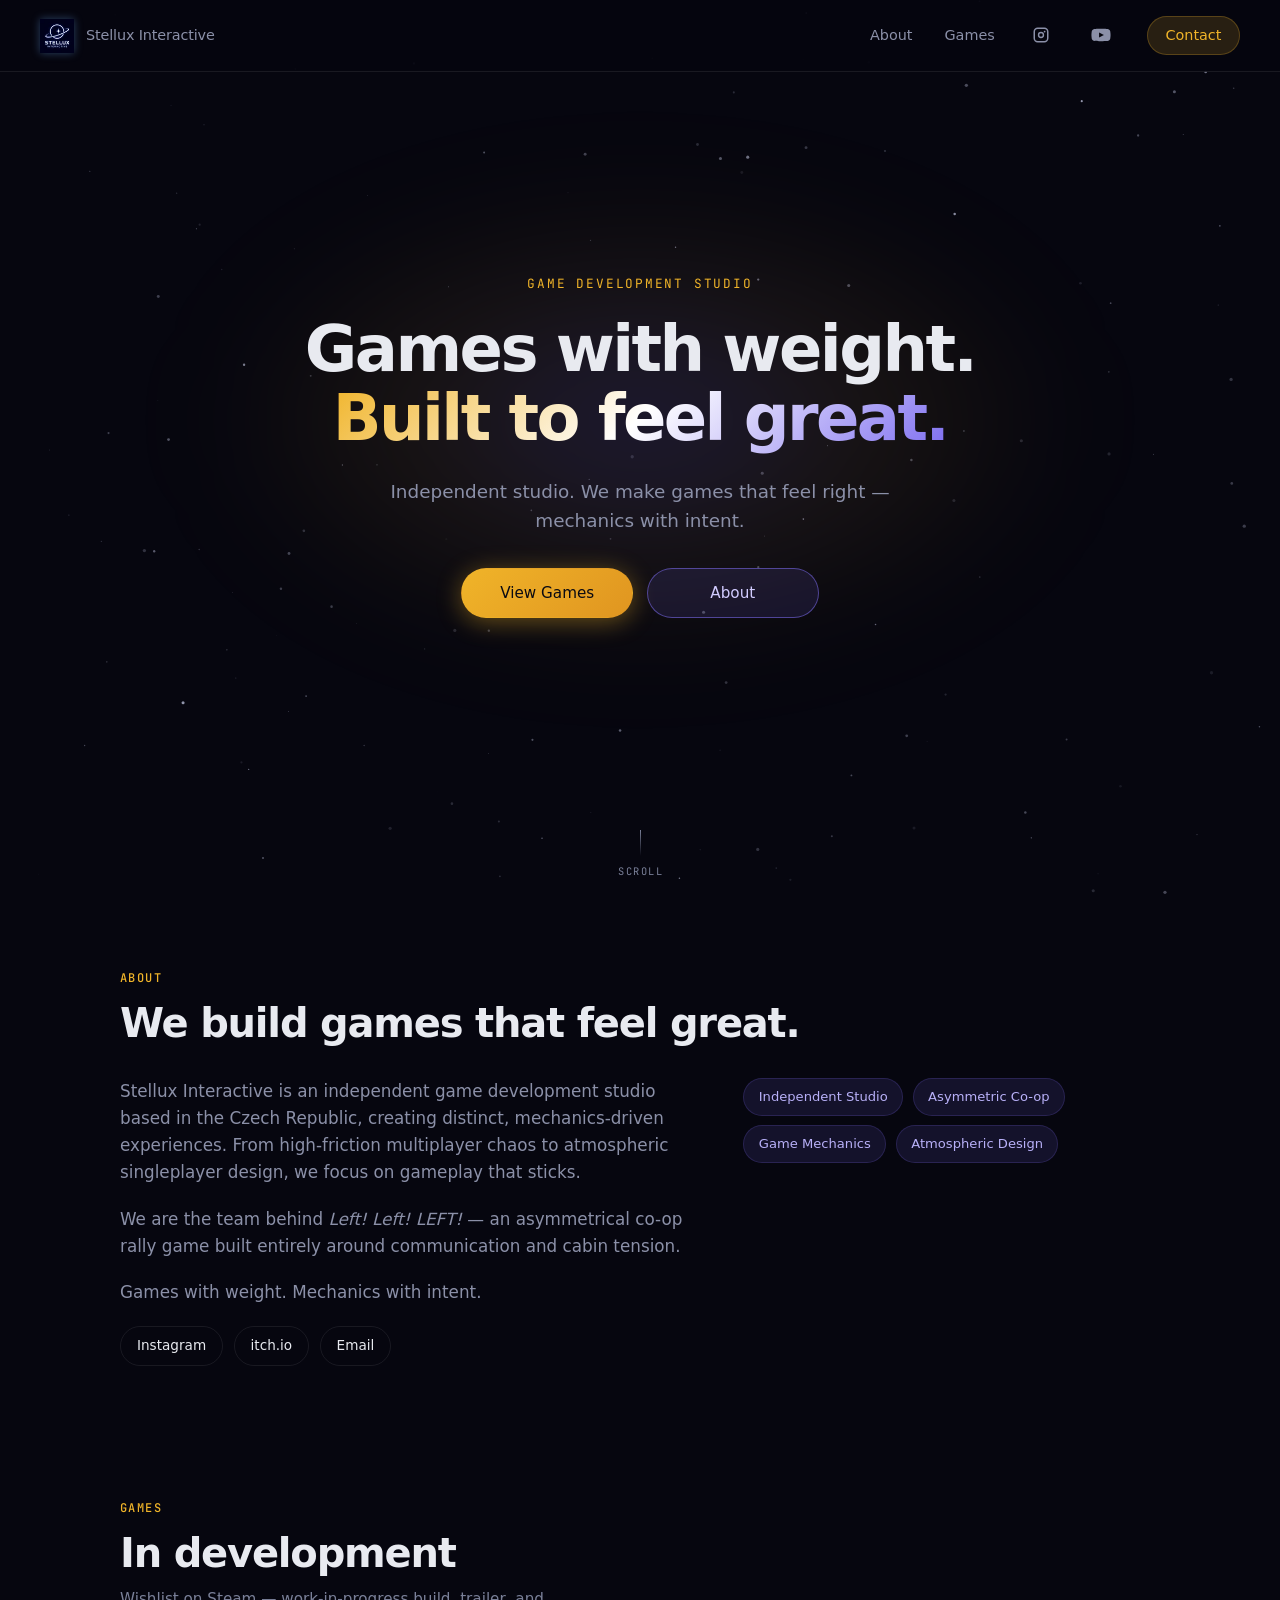
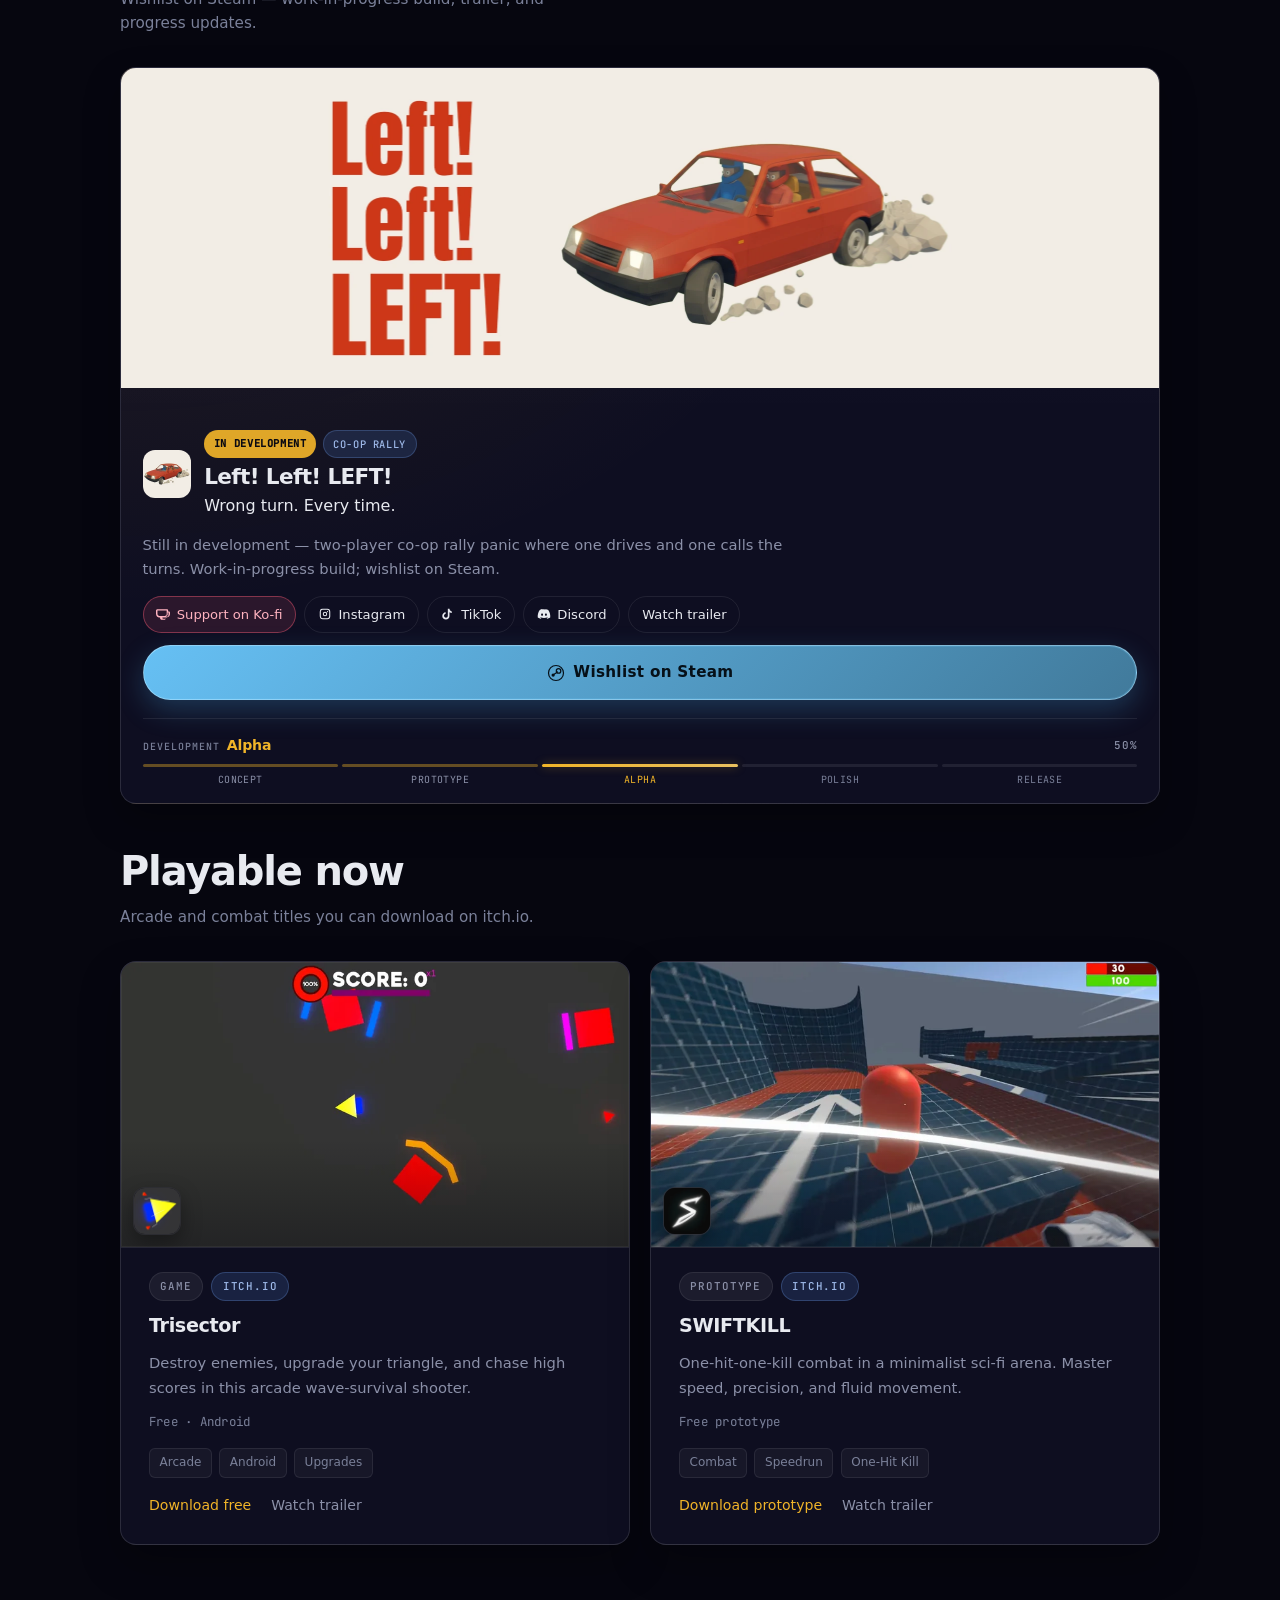
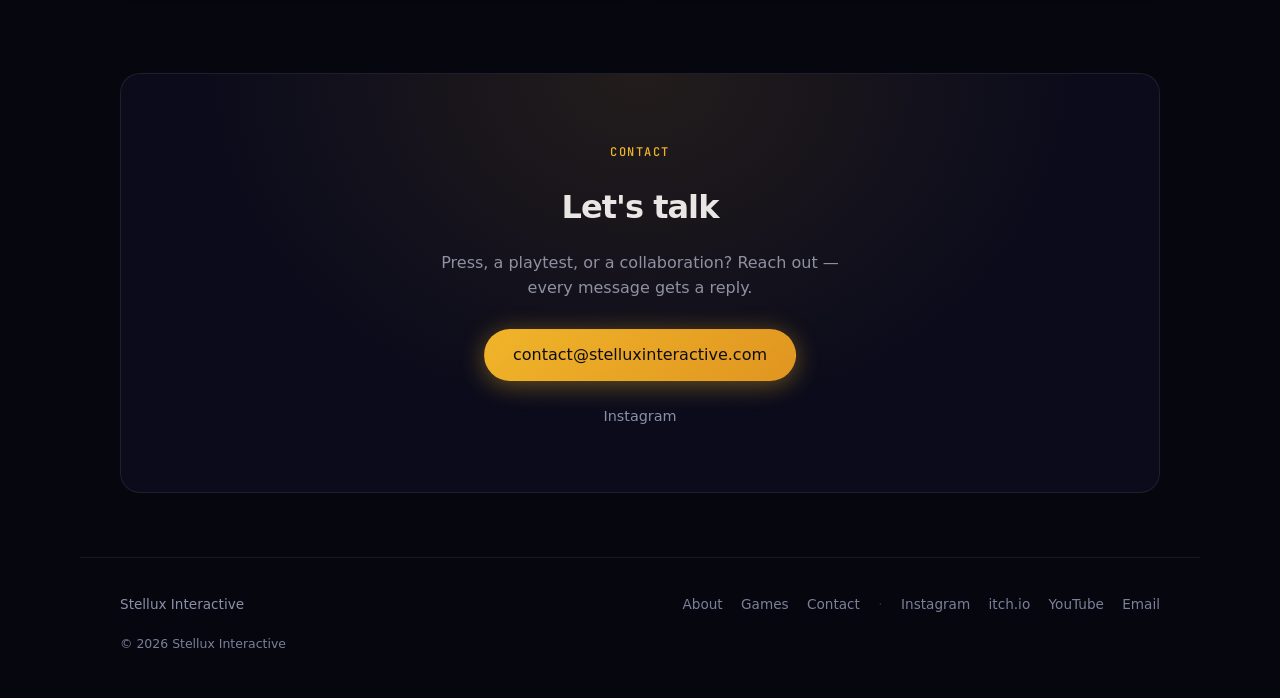
==== commit 3146da45: "Remove all hero entrance animations. Hero content and CTAs render immediately with no stagger or fad" ====
--- a/index.html
+++ b/index.html
@@ -25,7 +25,7 @@
   <link rel="preload" href="assets/fonts/outfit-latin.woff2" as="font" type="font/woff2" crossorigin />
   <link rel="preload" href="assets/fonts/outfit-latin.woff2" as="font" type="font/woff2" crossorigin />
   <link rel="preload" href="assets/media/left-left-left/banner.webp?v=20261001f" as="image" />
-  <link rel="stylesheet" href="css/style.css?v=20261015d" />
+  <link rel="stylesheet" href="css/style.css?v=20261015e" />
 
   <script type="application/ld+json">
   {
--- a/css/style.css
+++ b/css/style.css
@@ -370,8 +370,6 @@
   flex-wrap: wrap;
   justify-content: center;
   gap: 0.85rem;
-  opacity: 0;
-  animation: fade-up 0.5s var(--ease) 0.18s forwards;
 }
 
 .btn {
@@ -394,7 +392,6 @@
   letter-spacing: -0.04em;
   line-height: 1.08;
   margin-bottom: 1.5rem;
-  animation: hero-rise 0.5s var(--ease) both;
 }
 
 .gradient-text {
@@ -409,7 +406,6 @@
   color: var(--text-muted);
   max-width: 560px;
   margin-bottom: 2rem;
-  animation: hero-rise 0.5s var(--ease) 0.06s both;
 }
 
 .hero-products {
@@ -419,8 +415,6 @@
   margin-top: clamp(2rem, 5vw, 3.25rem);
   padding-top: 2rem;
   border-top: 1px solid var(--border);
-  opacity: 0;
-  animation: fade-up 0.7s var(--ease) 0.7s forwards;
 }
 
 .hero-products .hero-product {
@@ -515,8 +509,6 @@
   text-transform: uppercase;
   color: var(--accent);
   margin-bottom: 1.25rem;
-  opacity: 0;
-  animation: fade-up 0.45s var(--ease) both;
 }
 
 .btn:hover { transform: translateY(-2px); }
@@ -595,8 +587,6 @@
   align-items: center;
   gap: 0.45rem;
   color: var(--text-dim);
-  opacity: 0;
-  animation: fade-up 0.45s var(--ease) 0.28s forwards;
   transition: opacity 0.35s var(--ease);
   border-radius: 8px;
 }
@@ -1612,16 +1602,6 @@
 }
 
 /* ── Animations ── */
-@keyframes fade-up {
-  from { opacity: 0; transform: translateY(20px); }
-  to { opacity: 1; transform: translateY(0); }
-}
-
-@keyframes hero-rise {
-  from { transform: translateY(14px); }
-  to { transform: translateY(0); }
-}
-
 @keyframes dev-pulse {
   0% { box-shadow: 0 0 0 0 rgba(240, 180, 41, 0.55); }
   70% { box-shadow: 0 0 0 9px rgba(240, 180, 41, 0); }
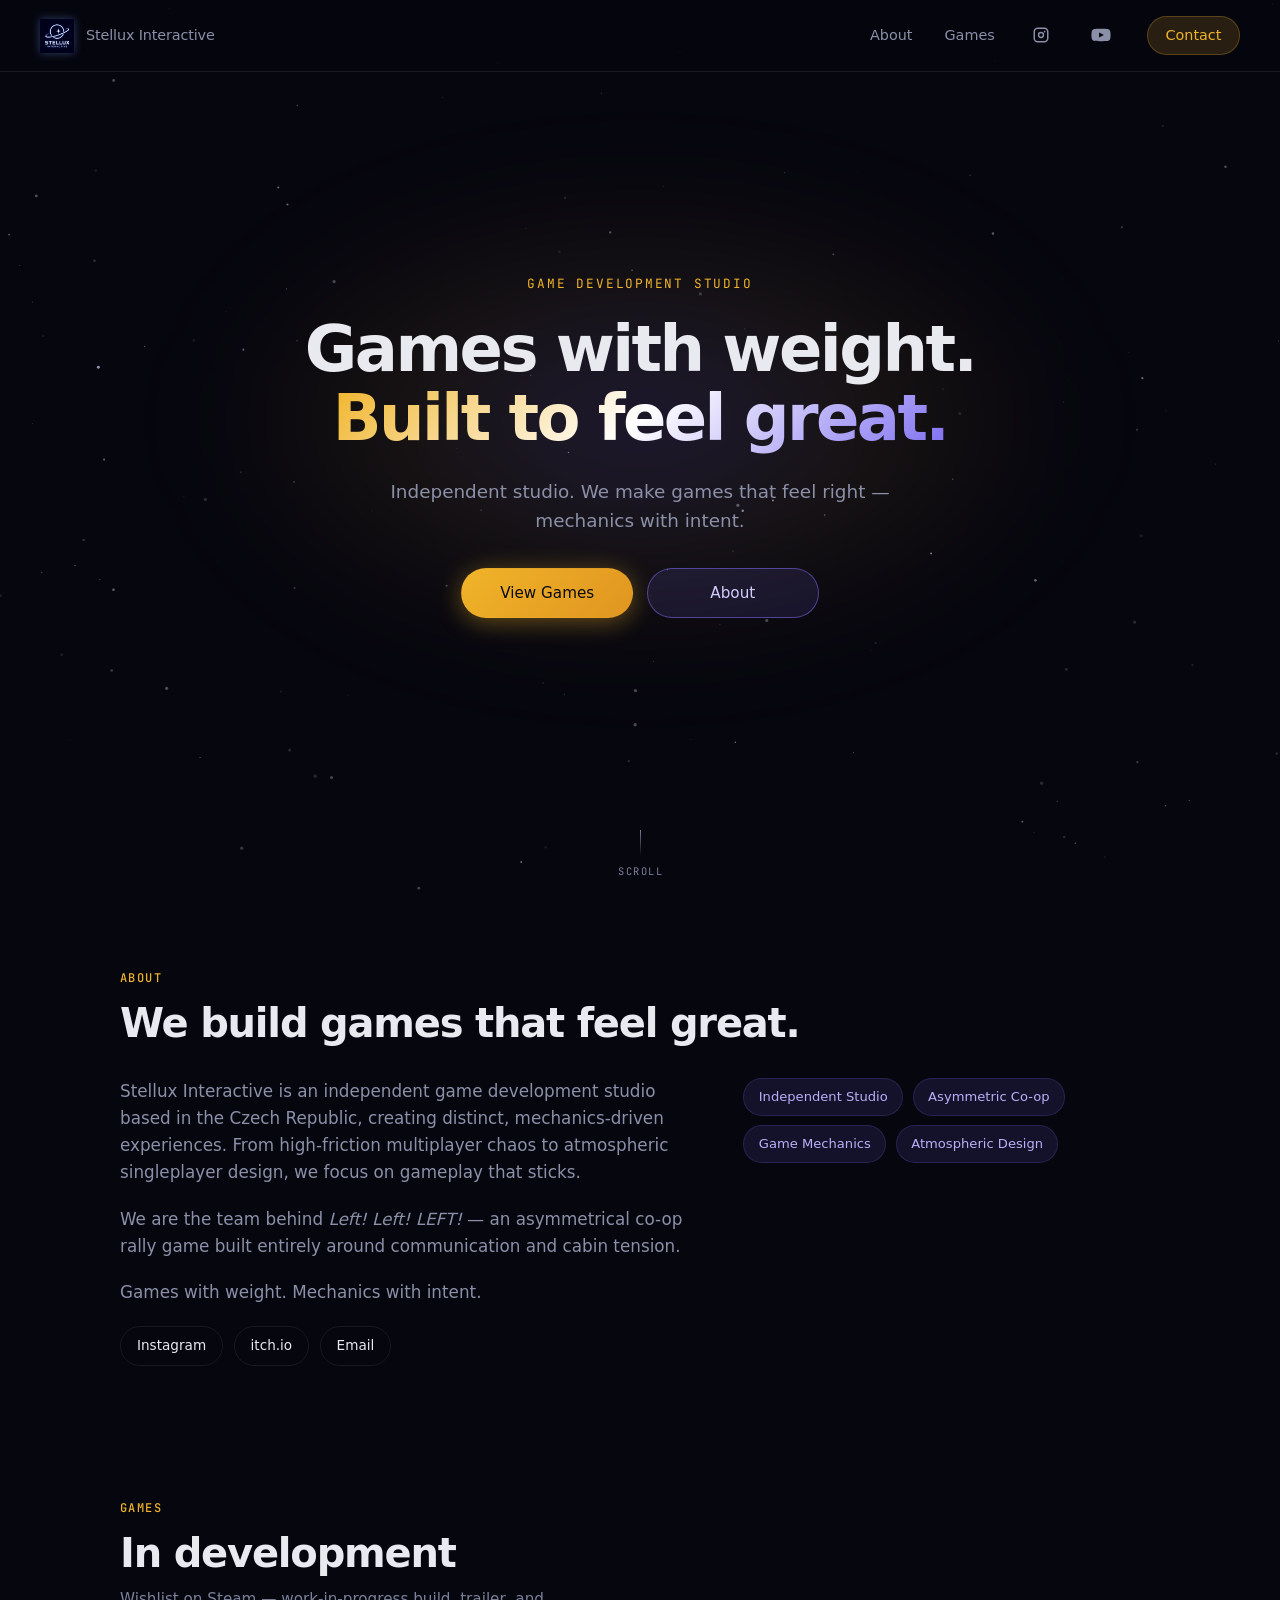
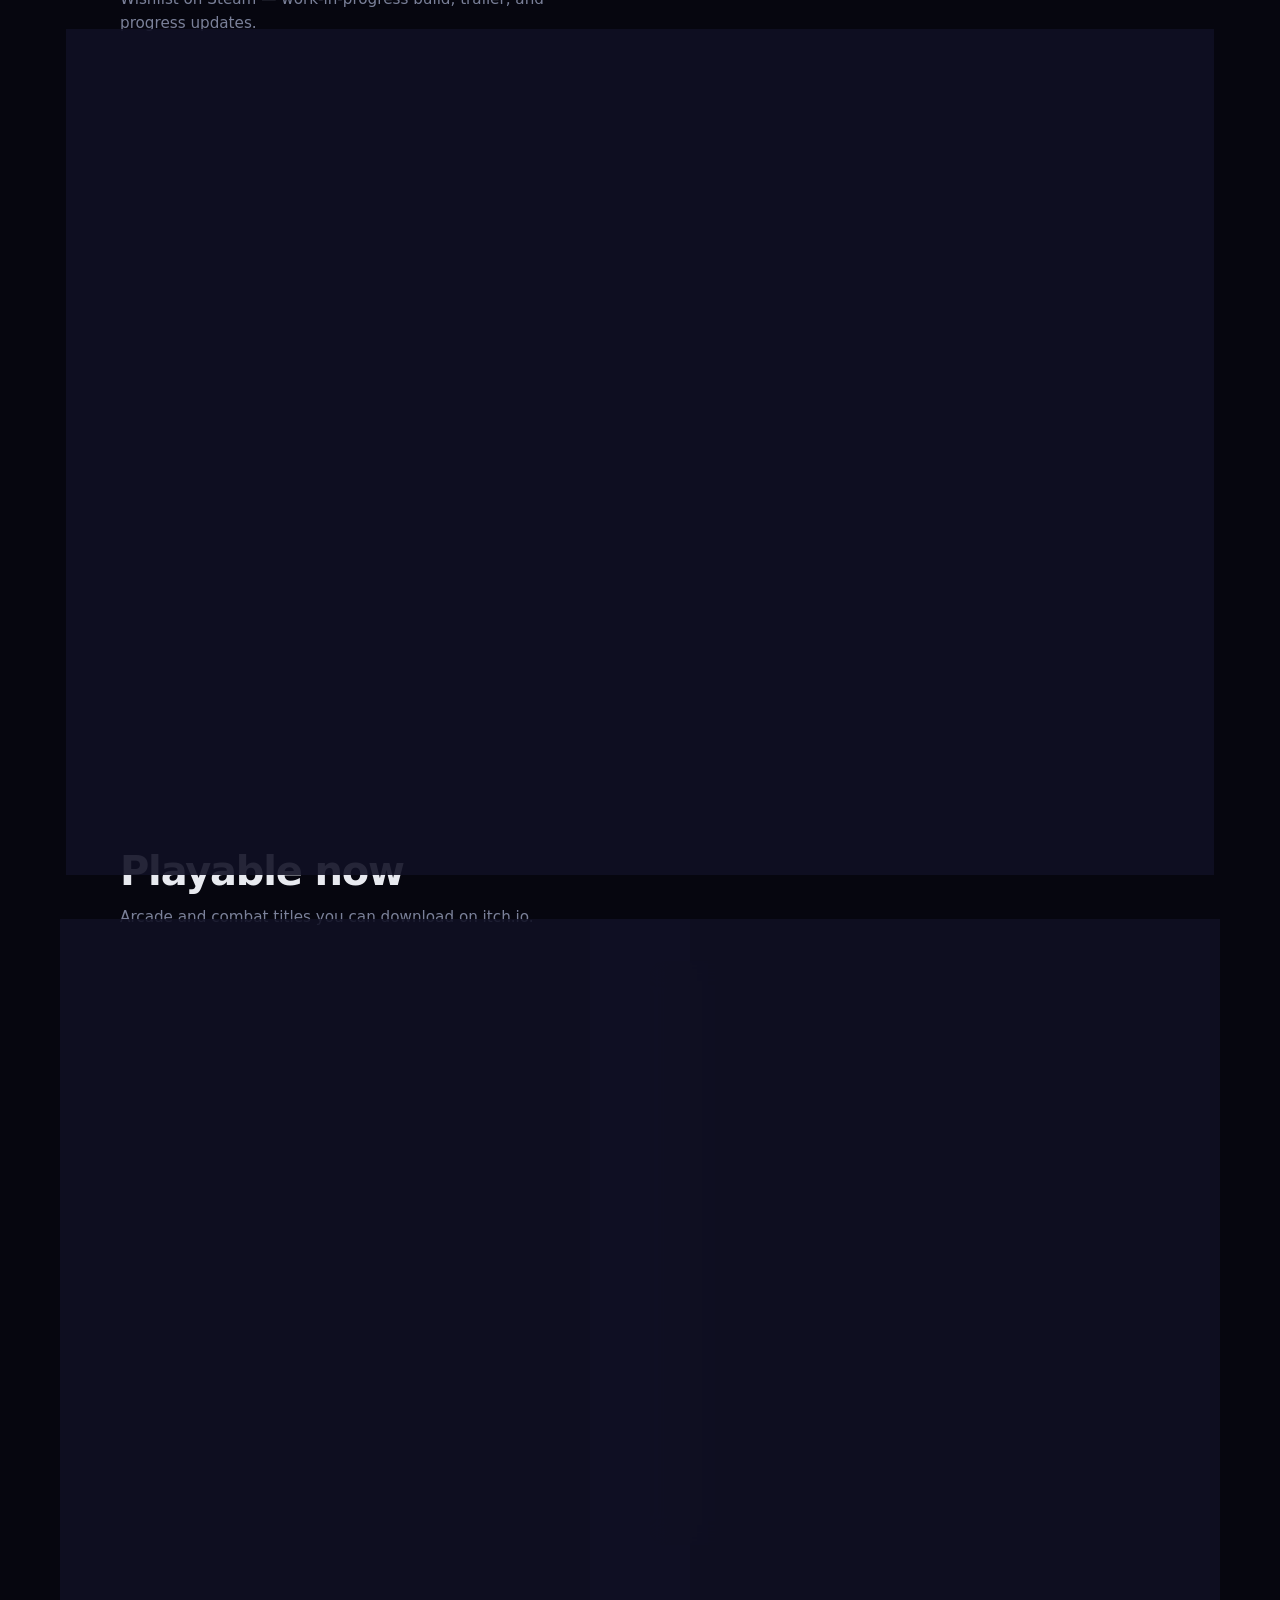
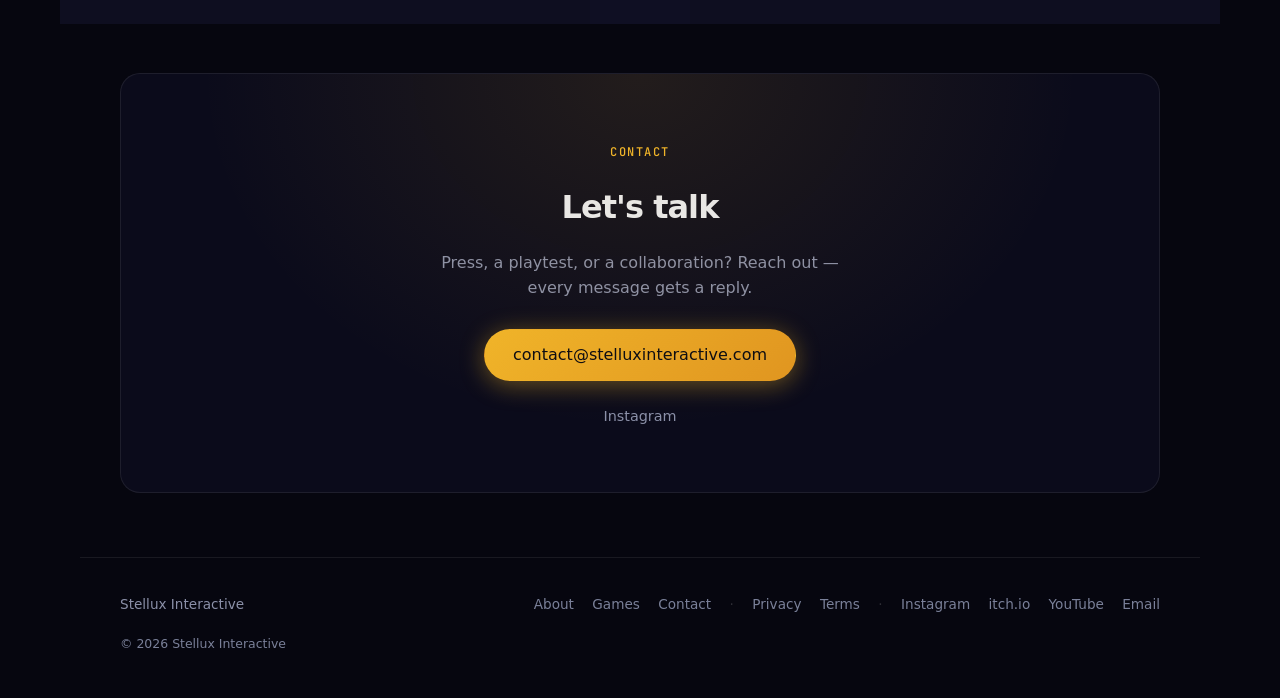
==== commit a7227992: "Add Privacy Policy and Terms of Service pages. Disclose Cloudflare Web Analytics and link both docum" ====
--- a/index.html
+++ b/index.html
@@ -25,7 +25,7 @@
   <link rel="preload" href="assets/fonts/outfit-latin.woff2" as="font" type="font/woff2" crossorigin />
   <link rel="preload" href="assets/fonts/outfit-latin.woff2" as="font" type="font/woff2" crossorigin />
   <link rel="preload" href="assets/media/left-left-left/banner.webp?v=20261001f" as="image" />
-  <link rel="stylesheet" href="css/style.css?v=20261015e" />
+  <link rel="stylesheet" href="css/style.css?v=20261017a" />
 
   <script type="application/ld+json">
   {
@@ -348,6 +348,9 @@
         <a href="#games">Games</a>
         <a href="#contact">Contact</a>
         <span class="footer-sep" aria-hidden="true">·</span>
+        <a href="privacy.html">Privacy</a>
+        <a href="terms.html">Terms</a>
+        <span class="footer-sep" aria-hidden="true">·</span>
         <a href="https://www.instagram.com/stelluxinteractive/" target="_blank" rel="noopener noreferrer">Instagram</a>
         <a href="https://stelluxinteractive.itch.io" target="_blank" rel="noopener noreferrer">itch.io</a>
         <a href="https://www.youtube.com/@stelluxinteractive" target="_blank" rel="noopener noreferrer">YouTube</a>
--- a/css/style.css
+++ b/css/style.css
@@ -1448,6 +1448,131 @@
   color: var(--text-dim);
 }
 
+.footer-nav a[aria-current="page"] {
+  color: var(--text-muted);
+}
+
+/* ── Legal pages ── */
+.legal-body {
+  min-height: 100dvh;
+  display: flex;
+  flex-direction: column;
+}
+
+.legal-body .site-header {
+  position: sticky;
+  background: rgba(6, 6, 15, 0.92);
+}
+
+.legal-top-nav {
+  display: flex;
+  align-items: center;
+  gap: 1.15rem;
+  font-size: 0.9rem;
+}
+
+.legal-top-nav a {
+  color: var(--text-dim);
+  border-radius: 4px;
+}
+
+.legal-top-nav a:hover {
+  color: var(--accent);
+}
+
+.legal-top-nav a[aria-current="page"] {
+  color: var(--text);
+}
+
+.legal-page {
+  position: relative;
+  z-index: 1;
+  flex: 1;
+  width: 100%;
+  max-width: 760px;
+  margin: 0 auto;
+  padding: calc(var(--header-h) + 2.5rem) clamp(1.25rem, 4vw, 2.5rem) 3.5rem;
+}
+
+.legal-doc h1 {
+  font-size: clamp(2rem, 4.5vw, 2.75rem);
+  font-weight: 700;
+  letter-spacing: -0.04em;
+  line-height: 1.15;
+  margin: 0.35rem 0 0.75rem;
+}
+
+.legal-meta {
+  margin: 0 0 1.75rem;
+  font-family: var(--mono);
+  font-size: 0.75rem;
+  letter-spacing: 0.04em;
+  color: var(--text-dim);
+}
+
+.legal-doc > p,
+.legal-doc > ul {
+  margin-bottom: 1.1rem;
+  color: var(--text-muted);
+}
+
+.legal-doc h2 {
+  margin: 2rem 0 0.75rem;
+  font-size: 1.15rem;
+  font-weight: 600;
+  letter-spacing: -0.02em;
+  color: var(--text);
+}
+
+.legal-doc ul {
+  padding-left: 1.15rem;
+  list-style: disc;
+}
+
+.legal-doc li {
+  margin-bottom: 0.45rem;
+  padding-left: 0.15rem;
+}
+
+.legal-doc li::marker {
+  color: var(--accent);
+}
+
+.legal-doc a {
+  color: #d2ccff;
+  text-decoration: underline;
+  text-decoration-color: rgba(124, 108, 240, 0.45);
+  text-underline-offset: 0.15em;
+  border-radius: 2px;
+}
+
+.legal-doc a:hover {
+  color: var(--accent);
+  text-decoration-color: rgba(240, 180, 41, 0.55);
+}
+
+.legal-doc code {
+  font-family: var(--mono);
+  font-size: 0.86em;
+  color: var(--text);
+  background: rgba(255, 255, 255, 0.05);
+  padding: 0.1em 0.35em;
+  border-radius: 4px;
+}
+
+.legal-doc strong {
+  color: var(--text);
+  font-weight: 600;
+}
+
+.legal-note {
+  margin-top: 2.25rem;
+  padding-top: 1.25rem;
+  border-top: 1px solid var(--border);
+  font-size: 0.88rem;
+  color: var(--text-dim);
+}
+
 /* ── Lightbox ── */
 .lightbox {
   width: 100vw;
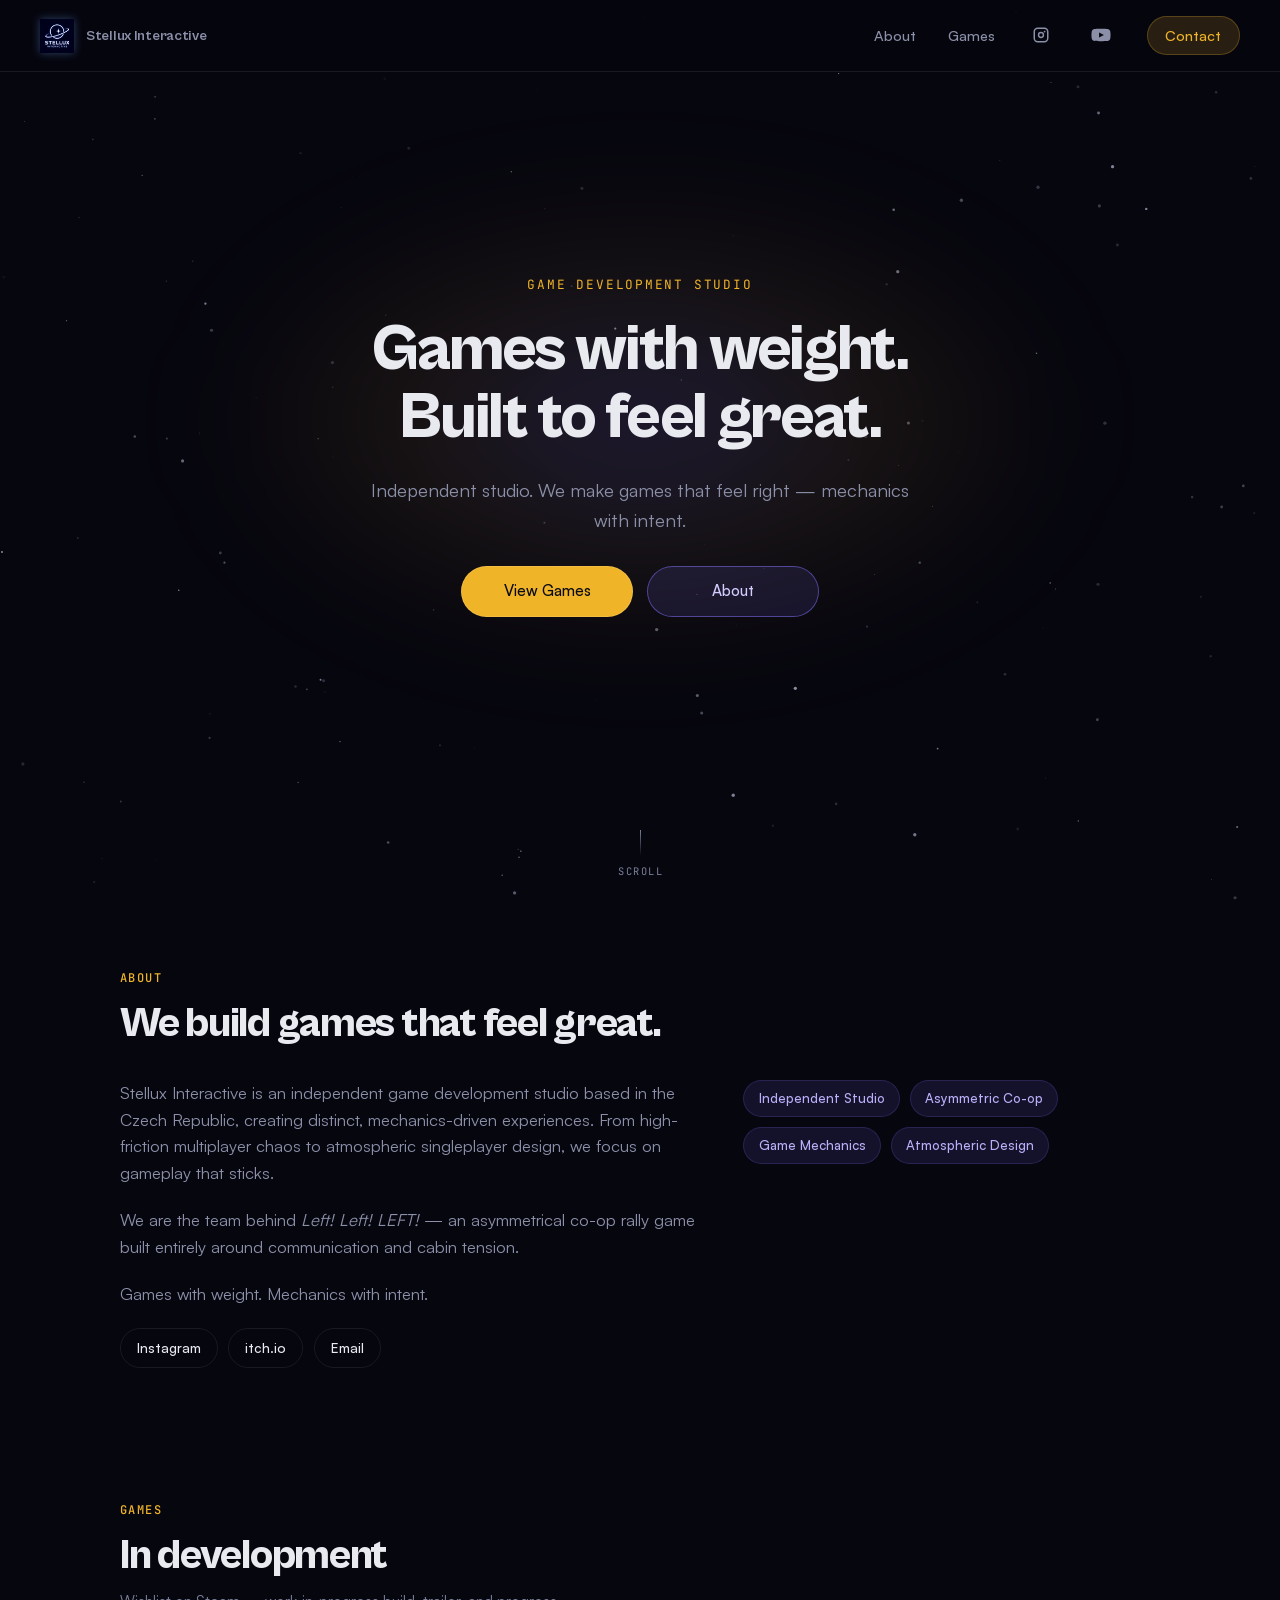
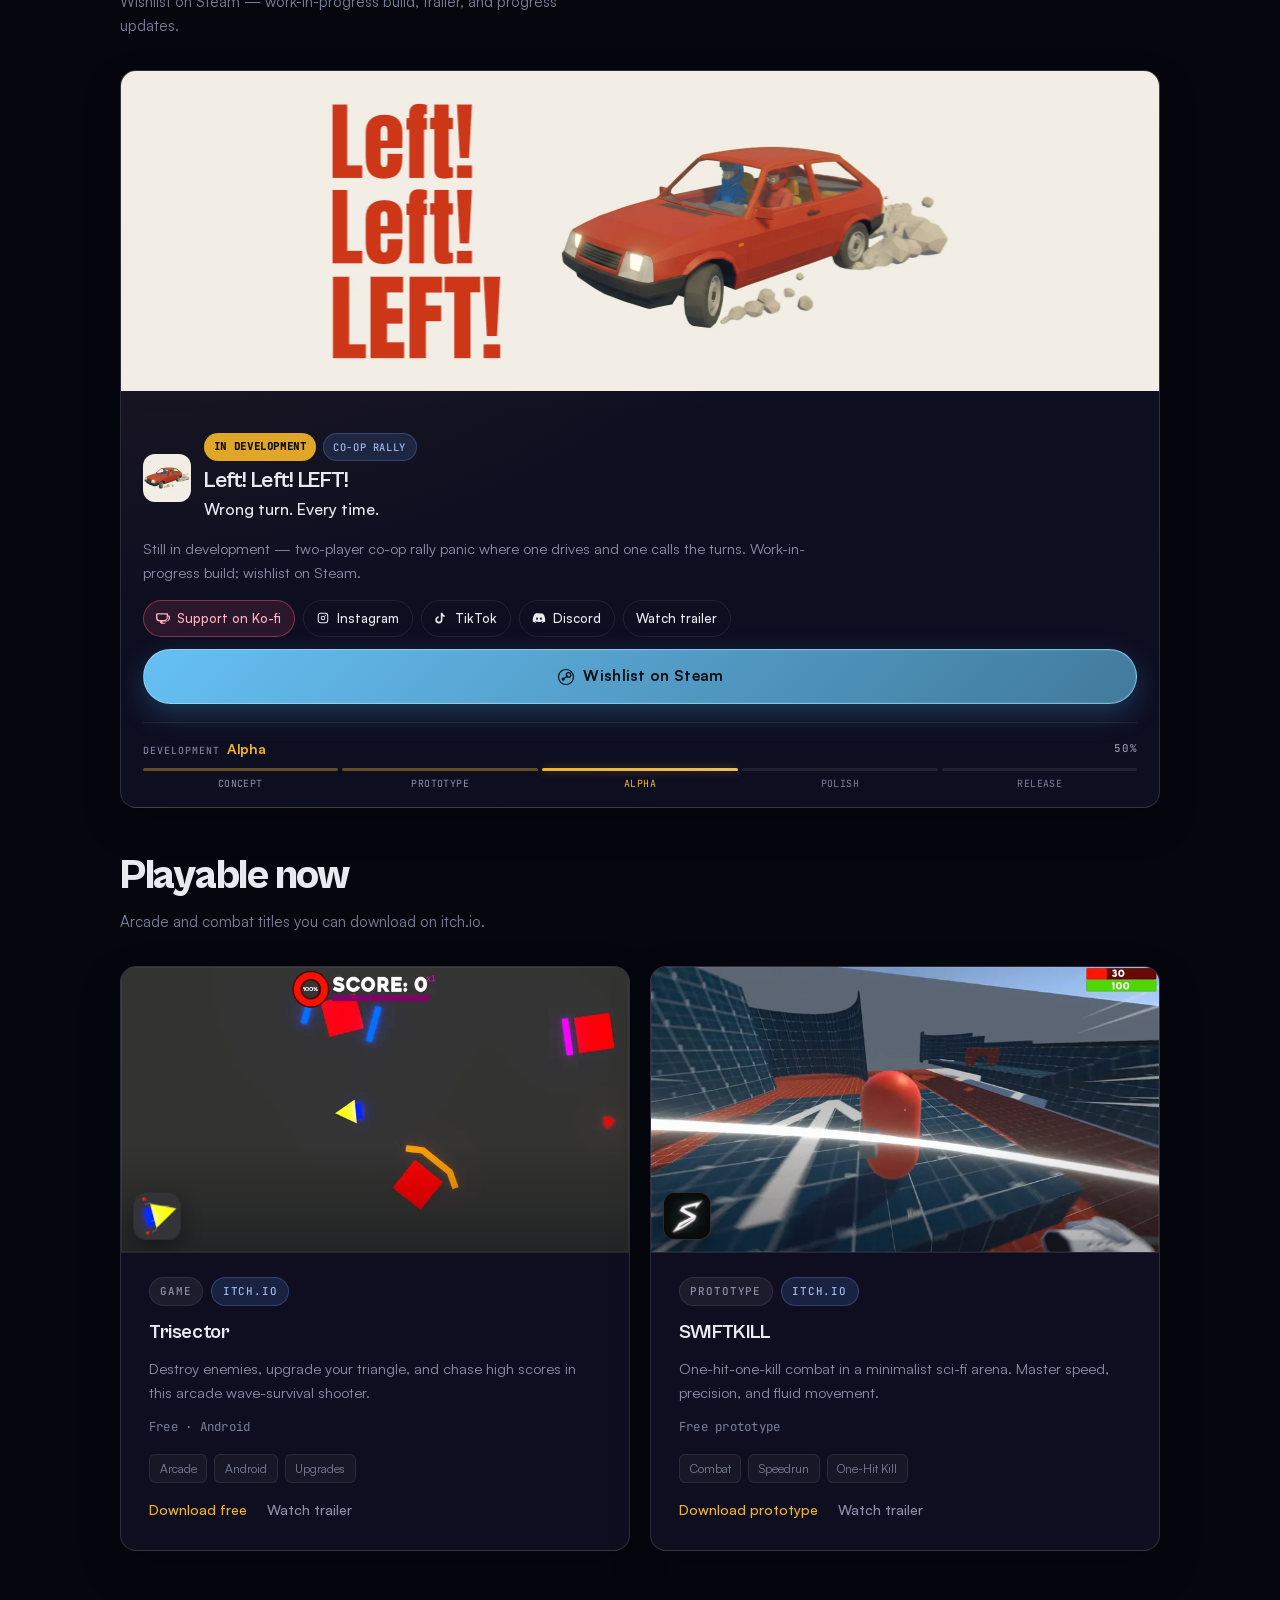
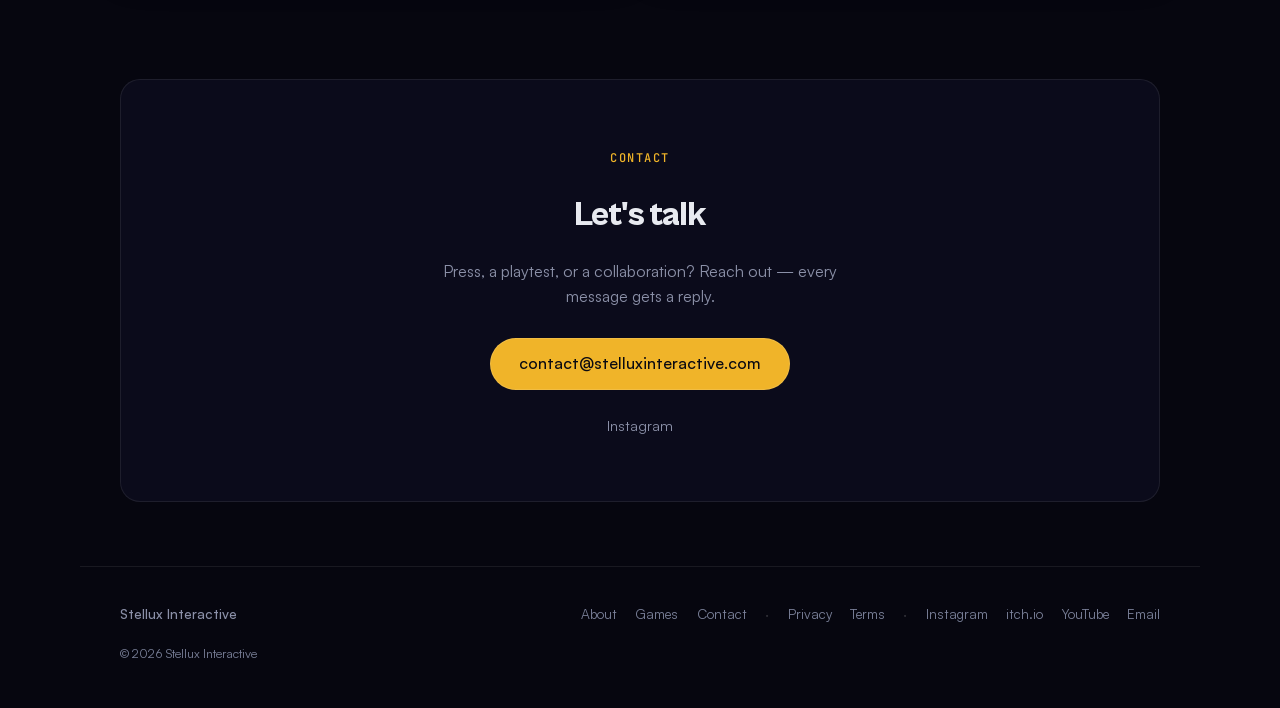
==== commit 811f64df: "Swap to Cabinet Grotesk and Satoshi, drop loud gradients. Self-host the industrial font pair, flatte" ====
--- a/index.html
+++ b/index.html
@@ -22,10 +22,10 @@
 
   <link rel="icon" href="favicon.ico" sizes="any" />
   <link rel="apple-touch-icon" href="apple-touch-icon.png" />
-  <link rel="preload" href="assets/fonts/outfit-latin.woff2" as="font" type="font/woff2" crossorigin />
-  <link rel="preload" href="assets/fonts/outfit-latin.woff2" as="font" type="font/woff2" crossorigin />
+  <link rel="preload" href="assets/fonts/cabinet-grotesk-800.woff2" as="font" type="font/woff2" crossorigin />
+  <link rel="preload" href="assets/fonts/satoshi-400.woff2" as="font" type="font/woff2" crossorigin />
   <link rel="preload" href="assets/media/left-left-left/banner.webp?v=20261001f" as="image" />
-  <link rel="stylesheet" href="css/style.css?v=20261017a" />
+  <link rel="stylesheet" href="css/style.css?v=20261017f" />
 
   <script type="application/ld+json">
   {
@@ -132,7 +132,7 @@
       <div class="hero-layout-centered">
         <div class="hero-content">
           <p class="eyebrow">Game Development Studio</p>
-          <h1>Games with weight.<br /><span class="gradient-text">Built to feel great.</span></h1>
+          <h1>Games with weight.<br />Built to feel great.</h1>
           <p class="hero-lead">
             Independent studio. We make games that feel right — mechanics with intent.
           </p>
@@ -323,7 +323,6 @@
 
     <section id="contact" class="section contact">
       <div class="contact-card" data-reveal>
-        <div class="contact-glow" aria-hidden="true"></div>
         <span class="section-tag">Contact</span>
         <h2>Let's talk</h2>
         <p>
--- a/css/style.css
+++ b/css/style.css
@@ -1,10 +1,50 @@
 /* ── Fonts ── */
 @font-face {
-  font-family: "Outfit";
+  font-family: "Cabinet Grotesk";
   font-style: normal;
-  font-weight: 300 700;
+  font-weight: 500;
   font-display: optional;
-  src: url("../assets/fonts/outfit-latin.woff2") format("woff2");
+  src: url("../assets/fonts/cabinet-grotesk-500.woff2") format("woff2");
+}
+
+@font-face {
+  font-family: "Cabinet Grotesk";
+  font-style: normal;
+  font-weight: 700;
+  font-display: optional;
+  src: url("../assets/fonts/cabinet-grotesk-700.woff2") format("woff2");
+}
+
+@font-face {
+  font-family: "Cabinet Grotesk";
+  font-style: normal;
+  font-weight: 800;
+  font-display: optional;
+  src: url("../assets/fonts/cabinet-grotesk-800.woff2") format("woff2");
+}
+
+@font-face {
+  font-family: "Satoshi";
+  font-style: normal;
+  font-weight: 400;
+  font-display: optional;
+  src: url("../assets/fonts/satoshi-400.woff2") format("woff2");
+}
+
+@font-face {
+  font-family: "Satoshi";
+  font-style: normal;
+  font-weight: 500;
+  font-display: optional;
+  src: url("../assets/fonts/satoshi-500.woff2") format("woff2");
+}
+
+@font-face {
+  font-family: "Satoshi";
+  font-style: normal;
+  font-weight: 700;
+  font-display: optional;
+  src: url("../assets/fonts/satoshi-700.woff2") format("woff2");
 }
 
 @font-face {
@@ -33,7 +73,8 @@
   --purple: #7c6cf0;
   --purple-soft: rgba(124, 108, 240, 0.12);
 
-  --font: "Outfit", system-ui, sans-serif;
+  --font: "Satoshi", system-ui, sans-serif;
+  --font-display: "Cabinet Grotesk", system-ui, sans-serif;
   --mono: "JetBrains Mono", monospace;
 
   --radius: 16px;
@@ -142,9 +183,10 @@
 }
 
 .logo-wordmark {
+  font-family: var(--font-display);
   font-size: 0.9rem;
-  font-weight: 500;
-  letter-spacing: -0.01em;
+  font-weight: 700;
+  letter-spacing: -0.02em;
   line-height: 1.2;
   white-space: nowrap;
   color: var(--text-muted);
@@ -301,10 +343,11 @@
 }
 
 .section-header h2 {
-  font-size: clamp(1.75rem, 4vw, 2.5rem);
-  font-weight: 600;
+  font-family: var(--font-display);
+  font-size: clamp(1.85rem, 4.2vw, 2.65rem);
+  font-weight: 800;
   letter-spacing: -0.03em;
-  line-height: 1.15;
+  line-height: 1.12;
 }
 
 .section-desc {
@@ -387,18 +430,12 @@
 }
 
 .hero h1 {
-  font-size: clamp(2.4rem, 6.5vw, 4rem);
-  font-weight: 700;
-  letter-spacing: -0.04em;
-  line-height: 1.08;
+  font-family: var(--font-display);
+  font-size: clamp(2.55rem, 6.8vw, 4.15rem);
+  font-weight: 800;
+  letter-spacing: -0.035em;
+  line-height: 1.02;
   margin-bottom: 1.5rem;
-}
-
-.gradient-text {
-  background: linear-gradient(135deg, var(--accent) 0%, #fff 50%, var(--purple) 100%);
-  -webkit-background-clip: text;
-  background-clip: text;
-  -webkit-text-fill-color: transparent;
 }
 
 .hero-lead {
@@ -515,14 +552,15 @@
 .btn:active { transform: translateY(0); }
 
 .btn-primary {
-  background: linear-gradient(135deg, var(--accent), #e09520);
+  background: var(--accent);
   color: #0a0a12;
-  border: 1px solid transparent;
-  box-shadow: 0 4px 24px var(--accent-glow);
+  border: 1px solid rgba(255, 255, 255, 0.12);
+  box-shadow: none;
 }
 
 .btn-primary:hover {
-  box-shadow: 0 8px 32px var(--accent-glow);
+  background: #f5c04a;
+  box-shadow: none;
 }
 
 .btn-purple {
@@ -536,7 +574,7 @@
   background: rgba(124, 108, 240, 0.22);
   border-color: rgba(168, 150, 255, 0.75);
   color: #ebe8ff;
-  box-shadow: 0 6px 24px rgba(124, 108, 240, 0.22);
+  box-shadow: none;
 }
 
 .hero-actions .btn {
@@ -555,16 +593,16 @@
 }
 
 .btn-ghost-accent {
-  background: linear-gradient(135deg, rgba(110, 175, 255, 0.14) 0%, rgba(124, 108, 240, 0.2) 100%);
+  background: rgba(124, 108, 240, 0.14);
   color: #e8e6ff;
   border: 1px solid rgba(124, 108, 240, 0.42);
-  box-shadow: 0 4px 20px rgba(124, 108, 240, 0.12);
+  box-shadow: none;
 }
 
 .btn-ghost-accent:hover {
   border-color: rgba(168, 150, 255, 0.7);
-  background: linear-gradient(135deg, rgba(110, 175, 255, 0.24) 0%, rgba(124, 108, 240, 0.32) 100%);
-  box-shadow: 0 6px 28px rgba(124, 108, 240, 0.28);
+  background: rgba(124, 108, 240, 0.24);
+  box-shadow: none;
 }
 
 .btn-large {
@@ -700,8 +738,9 @@
 .building-copy h3,
 .building-head-copy h3 {
   margin: 0;
-  font-size: 1.35rem;
-  font-weight: 600;
+  font-family: var(--font-display);
+  font-size: 1.4rem;
+  font-weight: 700;
   letter-spacing: -0.03em;
   line-height: 1.15;
 }
@@ -1176,11 +1215,12 @@
 }
 
 .project-card h3 {
-  font-size: 1.2rem;
-  font-weight: 600;
+  font-family: var(--font-display);
+  font-size: 1.25rem;
+  font-weight: 700;
   letter-spacing: -0.02em;
   margin-bottom: 0.75rem;
-  line-height: 1.3;
+  line-height: 1.25;
 }
 
 .project-card h3 a {
@@ -1346,16 +1386,10 @@
   opacity: 1;
 }
 
-.contact-glow {
-  position: absolute;
-  inset: 0;
-  background: radial-gradient(ellipse at 50% 0%, rgba(240, 180, 41, 0.1), transparent 60%);
-  pointer-events: none;
-}
-
 .contact-card h2 {
-  font-size: clamp(1.5rem, 3.5vw, 2rem);
-  font-weight: 600;
+  font-family: var(--font-display);
+  font-size: clamp(1.65rem, 3.8vw, 2.15rem);
+  font-weight: 800;
   letter-spacing: -0.03em;
   margin: 0.5rem 0 1rem;
 }
@@ -1495,10 +1529,11 @@
 }
 
 .legal-doc h1 {
-  font-size: clamp(2rem, 4.5vw, 2.75rem);
-  font-weight: 700;
-  letter-spacing: -0.04em;
-  line-height: 1.15;
+  font-family: var(--font-display);
+  font-size: clamp(2.1rem, 4.5vw, 2.85rem);
+  font-weight: 800;
+  letter-spacing: -0.03em;
+  line-height: 1.12;
   margin: 0.35rem 0 0.75rem;
 }
 
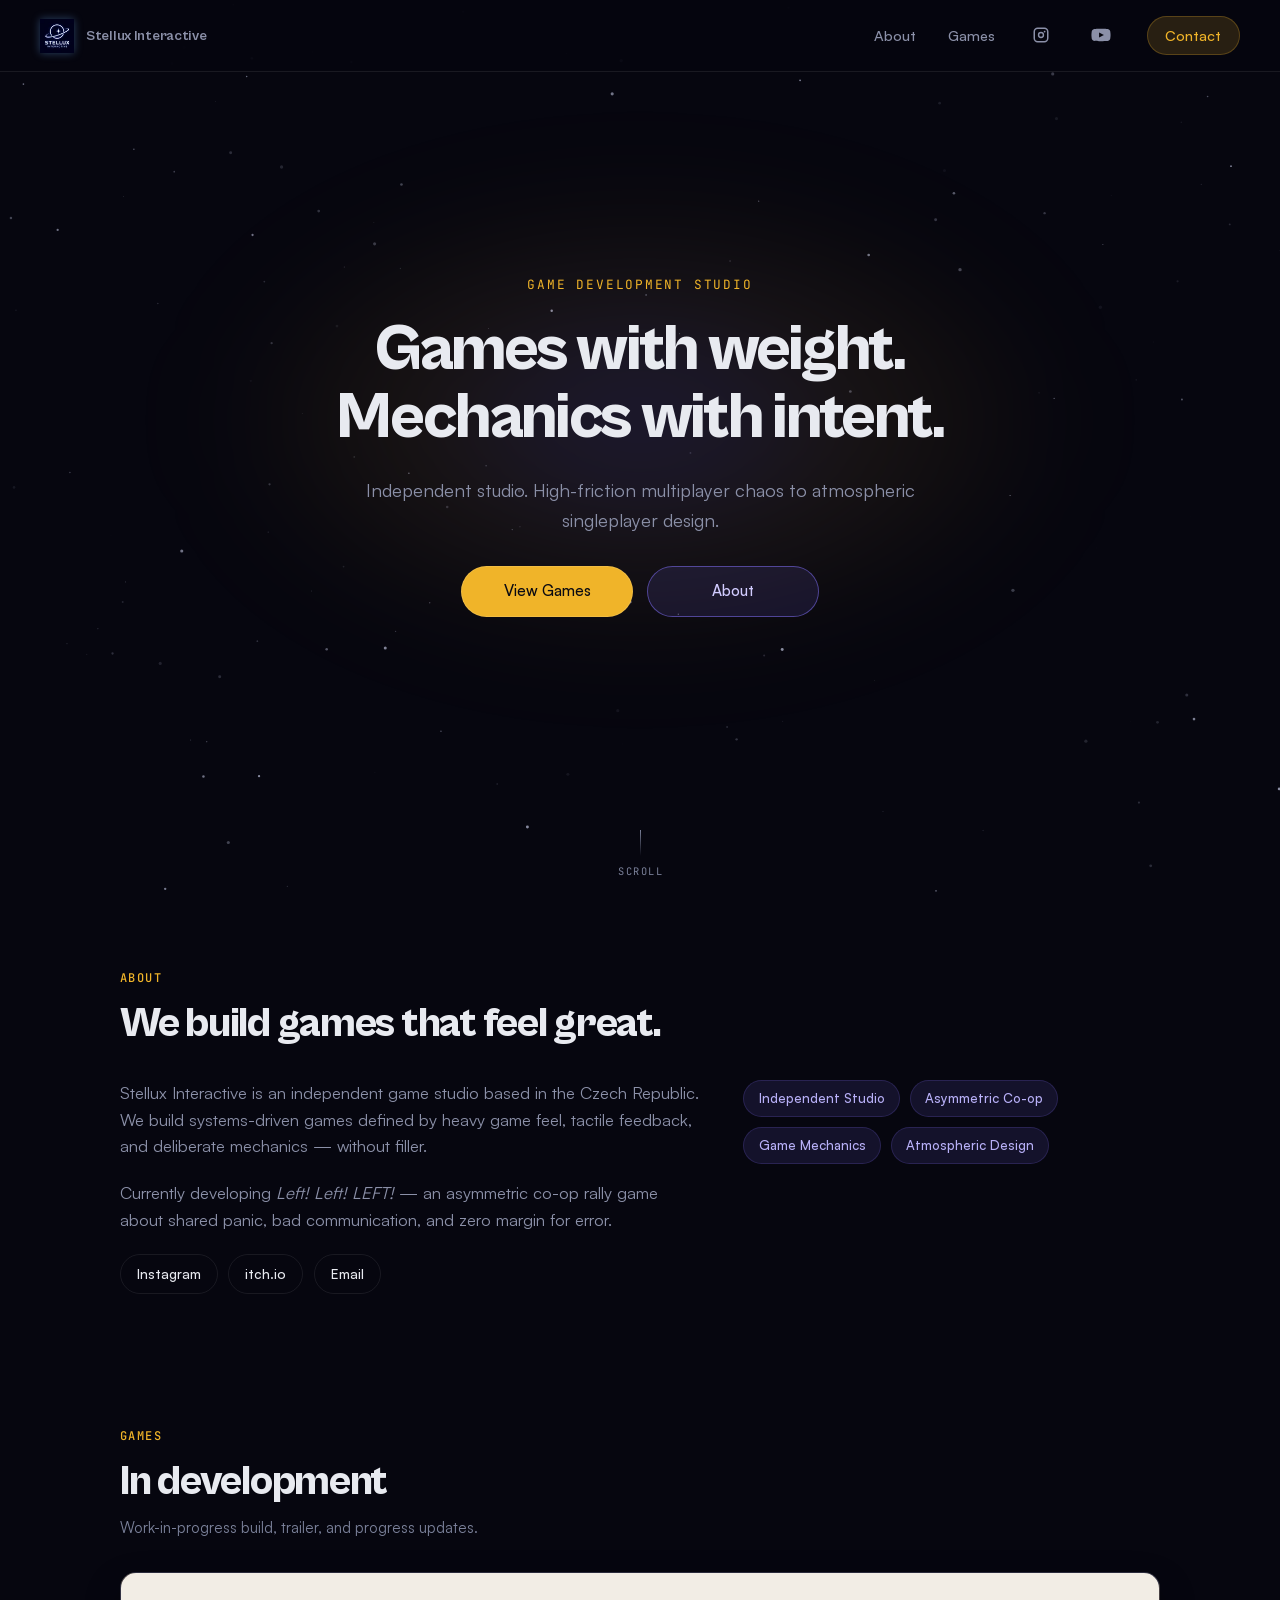
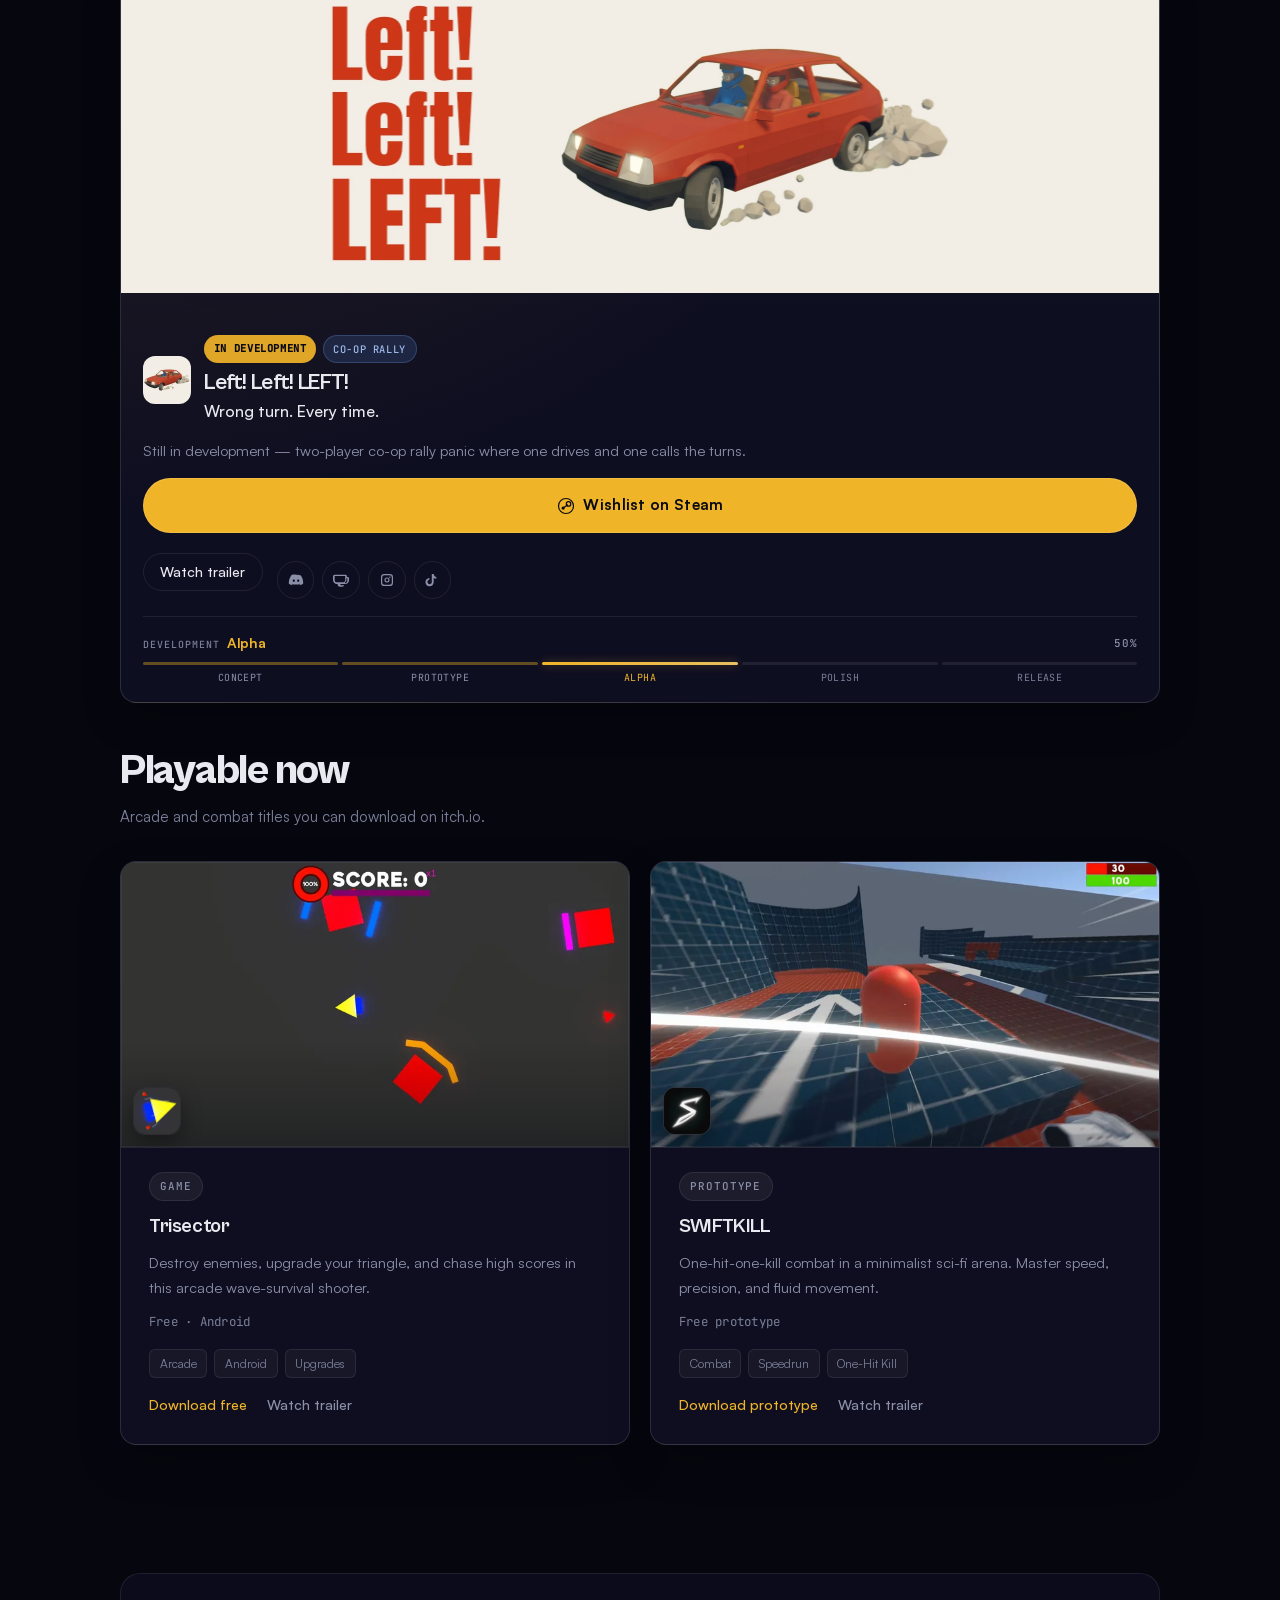
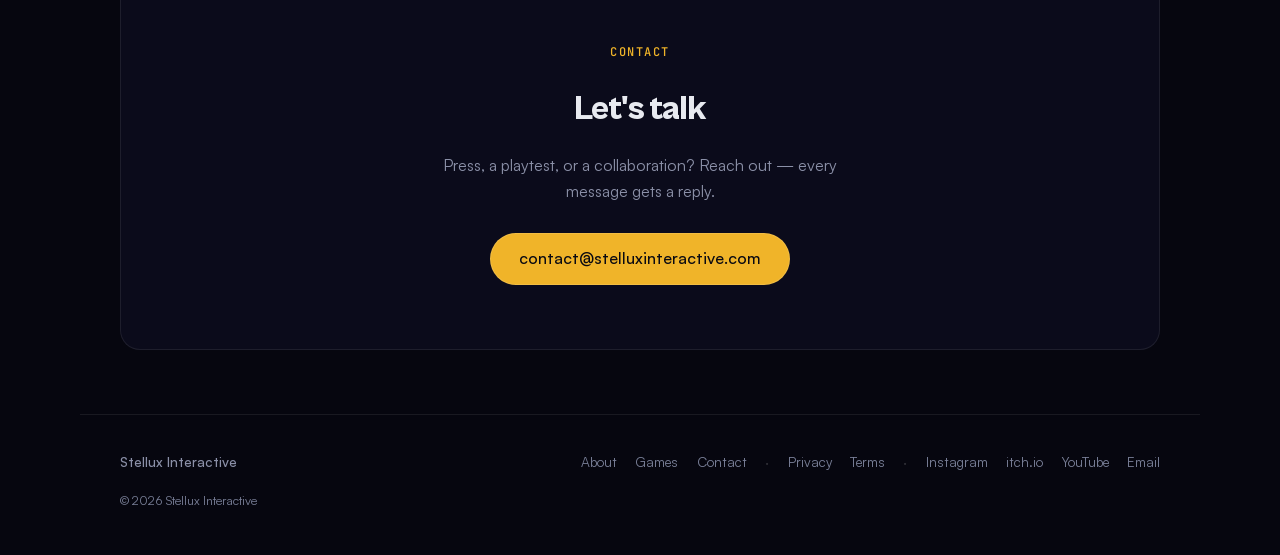
==== commit 4036666a: "Tighten copy and clean up the Left! Left! LEFT! card. Refresh hero and About text, drop contact Inst" ====
--- a/index.html
+++ b/index.html
@@ -25,7 +25,7 @@
   <link rel="preload" href="assets/fonts/cabinet-grotesk-800.woff2" as="font" type="font/woff2" crossorigin />
   <link rel="preload" href="assets/fonts/satoshi-400.woff2" as="font" type="font/woff2" crossorigin />
   <link rel="preload" href="assets/media/left-left-left/banner.webp?v=20261001f" as="image" />
-  <link rel="stylesheet" href="css/style.css?v=20261017f" />
+  <link rel="stylesheet" href="css/style.css?v=20261017l" />
 
   <script type="application/ld+json">
   {
@@ -132,9 +132,9 @@
       <div class="hero-layout-centered">
         <div class="hero-content">
           <p class="eyebrow">Game Development Studio</p>
-          <h1>Games with weight.<br />Built to feel great.</h1>
+          <h1>Games with weight.<br /><span class="hero-line">Mechanics with intent.</span></h1>
           <p class="hero-lead">
-            Independent studio. We make games that feel right — mechanics with intent.
+            Independent studio. High-friction multiplayer chaos to atmospheric singleplayer design.
           </p>
           <div class="hero-actions">
             <a href="#games" class="btn btn-primary">View Games</a>
@@ -156,12 +156,11 @@
       <div class="about-grid">
         <div class="about-text">
           <p>
-            Stellux Interactive is an independent game development studio based in the Czech Republic, creating distinct, mechanics-driven experiences. From high-friction multiplayer chaos to atmospheric singleplayer design, we focus on gameplay that sticks.
+            Stellux Interactive is an independent game studio based in the Czech Republic. We build systems-driven games defined by heavy game feel, tactile feedback, and deliberate mechanics — without filler.
           </p>
           <p>
-            We are the team behind <em>Left! Left! LEFT!</em> — an asymmetrical co-op rally game built entirely around communication and cabin tension.
+            Currently developing <em>Left! Left! LEFT!</em> — an asymmetric co-op rally game about shared panic, bad communication, and zero margin for error.
           </p>
-          <p>Games with weight. Mechanics with intent.</p>
           <div class="about-links">
             <a href="https://www.instagram.com/stelluxinteractive/" class="btn btn-ghost btn-sm" target="_blank" rel="noopener noreferrer">Instagram</a>
             <a href="https://stelluxinteractive.itch.io" class="btn btn-ghost btn-sm" target="_blank" rel="noopener noreferrer">itch.io</a>
@@ -181,7 +180,7 @@
       <div class="section-header" id="games">
         <span class="section-tag">Games</span>
         <h2>In development</h2>
-        <p class="section-desc">Wishlist on Steam — work-in-progress build, trailer, and progress updates.</p>
+        <p class="section-desc">Work-in-progress build, trailer, and progress updates.</p>
       </div>
 
       <aside class="building-strip building-strip-featured" id="next-game">
@@ -200,27 +199,8 @@
               <p class="building-tagline">Wrong turn. Every time.</p>
             </div>
           </div>
-          <p class="building-lead">Still in development — two-player co-op rally panic where one drives and one calls the turns. Work-in-progress build; wishlist on Steam.</p>
+          <p class="building-lead">Still in development — two-player co-op rally panic where one drives and one calls the turns.</p>
           <div class="building-actions">
-            <div class="building-socials">
-              <a class="building-social building-social-support" href="https://ko-fi.com/leftleftleftgame" target="_blank" rel="noopener noreferrer">
-                <svg viewBox="0 0 24 24" aria-hidden="true" focusable="false"><path fill="currentColor" d="M23 7.5h-2.2V6c0-1.1-.9-2-2-2H2.5C1.1 4 0 5.1 0 6.5v5.2C0 15.4 2.6 18 5.8 18H7v.8c0 1.7 1.3 3.2 3 3.2h4c1.7 0 3-1.4 3-3.2V18h1.2c3.2 0 5.8-2.6 5.8-5.8V9.5c0-1.1-.9-2-2-2zM5.8 15.5C4 15.5 2.5 14 2.5 12.2V6.5c0-.3.2-.5.5-.5h14.8c.3 0 .5.2.5.5v5.7c0 1.8-1.5 3.3-3.3 3.3H5.8zm11.2 3.3c0 .6-.4 1.2-1 1.2h-4c-.6 0-1-.5-1-1.2V18h6v.8zm4.5-5.6c0 2.1-1.7 3.8-3.8 3.8H18v-2.3h.5c.8 0 1.5-.7 1.5-1.5V9.5h1.5v3.7z"/></svg>
-                Support on Ko-fi
-              </a>
-              <a class="building-social" href="https://www.instagram.com/leftleftleftgame/reels/" target="_blank" rel="noopener noreferrer">
-                <svg viewBox="0 0 24 24" aria-hidden="true" focusable="false"><path fill="currentColor" d="M8 3h8a5 5 0 0 1 5 5v8a5 5 0 0 1-5 5H8a5 5 0 0 1-5-5V8a5 5 0 0 1 5-5zm8 1.8H8A3.2 3.2 0 0 0 4.8 8v8A3.2 3.2 0 0 0 8 19.2h8a3.2 3.2 0 0 0 3.2-3.2V8A3.2 3.2 0 0 0 16 4.8zM12 8.2A3.8 3.8 0 1 1 8.2 12 3.8 3.8 0 0 1 12 8.2zm0 1.7A2.1 2.1 0 1 0 14.1 12 2.1 2.1 0 0 0 12 9.9zm4.35-3.15a1.05 1.05 0 1 1-1.05 1.05 1.05 1.05 0 0 1 1.05-1.05z"/></svg>
-                Instagram
-              </a>
-              <a class="building-social" href="https://www.tiktok.com/@leftleftleftgame" target="_blank" rel="noopener noreferrer">
-                <svg viewBox="0 0 24 24" aria-hidden="true" focusable="false"><path fill="currentColor" d="M14.5 3c.4 2.4 1.7 4.1 4 4.6v2.5c-1.4 0-2.7-.4-4-1.2v6.4c0 3.4-2.6 6.2-6.1 6.2S2.2 18.7 2.2 15.3c0-3.3 2.5-6 5.8-6.2v2.6c-1.6.2-2.8 1.6-2.8 3.3 0 1.8 1.5 3.3 3.3 3.3s3.2-1.5 3.2-3.4V3h2.8z"/></svg>
-                TikTok
-              </a>
-              <a class="building-social" href="https://discord.gg/GhRrPeMHM" target="_blank" rel="noopener noreferrer">
-                <svg viewBox="0 0 24 24" aria-hidden="true" focusable="false"><path fill="currentColor" d="M19.3 5.2A17.4 17.4 0 0 0 15 4l-.3.6c1.5.4 2.8 1 4 1.8A14.7 14.7 0 0 0 8.3 4l-.3-.6A17.4 17.4 0 0 0 4.7 5.2C1.8 9.5 1 13.7 1.3 17.8A17.6 17.6 0 0 0 6.7 20l.7-1c-.8-.3-1.5-.7-2.2-1.1l.5-.4c2 .9 4.1 1.4 6.3 1.4s4.3-.5 6.3-1.4l.5.4c-.7.4-1.4.8-2.2 1.1l.7 1a17.6 17.6 0 0 0 5.4-2.2c.4-4.8-.7-8.9-3.4-12.7zM8.7 14.9c-.9 0-1.7-.8-1.7-1.8s.7-1.8 1.7-1.8 1.7.8 1.7 1.8-.8 1.8-1.7 1.8zm6.6 0c-.9 0-1.7-.8-1.7-1.8s.7-1.8 1.7-1.8 1.7.8 1.7 1.8-.8 1.8-1.7 1.8z"/></svg>
-                Discord
-              </a>
-              <button class="building-social" type="button" data-gallery="left-left-left" data-start="trailer">Watch trailer</button>
-            </div>
             <a class="building-steam-cta" href="https://store.steampowered.com/app/5362020/Left_Left_LEFT/" target="_blank" rel="noopener noreferrer">
               <svg class="building-steam-icon" viewBox="0 0 24 24" aria-hidden="true" focusable="false">
                 <circle cx="12" cy="12" r="10" fill="none" stroke="currentColor" stroke-width="1.6"/>
@@ -230,6 +210,23 @@
               </svg>
               Wishlist on Steam
             </a>
+            <div class="building-secondary">
+              <button class="building-trailer-btn" type="button" data-gallery="left-left-left" data-start="trailer">Watch trailer</button>
+              <div class="building-socials" aria-label="Left! Left! LEFT! links">
+                <a class="building-social-icon" href="https://discord.gg/GhRrPeMHM" target="_blank" rel="noopener noreferrer" aria-label="Discord">
+                  <svg viewBox="0 0 24 24" aria-hidden="true" focusable="false"><path fill="currentColor" d="M19.3 5.2A17.4 17.4 0 0 0 15 4l-.3.6c1.5.4 2.8 1 4 1.8A14.7 14.7 0 0 0 8.3 4l-.3-.6A17.4 17.4 0 0 0 4.7 5.2C1.8 9.5 1 13.7 1.3 17.8A17.6 17.6 0 0 0 6.7 20l.7-1c-.8-.3-1.5-.7-2.2-1.1l.5-.4c2 .9 4.1 1.4 6.3 1.4s4.3-.5 6.3-1.4l.5.4c-.7.4-1.4.8-2.2 1.1l.7 1a17.6 17.6 0 0 0 5.4-2.2c.4-4.8-.7-8.9-3.4-12.7zM8.7 14.9c-.9 0-1.7-.8-1.7-1.8s.7-1.8 1.7-1.8 1.7.8 1.7 1.8-.8 1.8-1.7 1.8zm6.6 0c-.9 0-1.7-.8-1.7-1.8s.7-1.8 1.7-1.8 1.7.8 1.7 1.8-.8 1.8-1.7 1.8z"/></svg>
+                </a>
+                <a class="building-social-icon" href="https://ko-fi.com/leftleftleftgame" target="_blank" rel="noopener noreferrer" aria-label="Support on Ko-fi">
+                  <svg viewBox="0 0 24 24" aria-hidden="true" focusable="false"><path fill="currentColor" d="M23 7.5h-2.2V6c0-1.1-.9-2-2-2H2.5C1.1 4 0 5.1 0 6.5v5.2C0 15.4 2.6 18 5.8 18H7v.8c0 1.7 1.3 3.2 3 3.2h4c1.7 0 3-1.4 3-3.2V18h1.2c3.2 0 5.8-2.6 5.8-5.8V9.5c0-1.1-.9-2-2-2zM5.8 15.5C4 15.5 2.5 14 2.5 12.2V6.5c0-.3.2-.5.5-.5h14.8c.3 0 .5.2.5.5v5.7c0 1.8-1.5 3.3-3.3 3.3H5.8zm11.2 3.3c0 .6-.4 1.2-1 1.2h-4c-.6 0-1-.5-1-1.2V18h6v.8zm4.5-5.6c0 2.1-1.7 3.8-3.8 3.8H18v-2.3h.5c.8 0 1.5-.7 1.5-1.5V9.5h1.5v3.7z"/></svg>
+                </a>
+                <a class="building-social-icon" href="https://www.instagram.com/leftleftleftgame/reels/" target="_blank" rel="noopener noreferrer" aria-label="Instagram">
+                  <svg viewBox="0 0 24 24" aria-hidden="true" focusable="false"><path fill="currentColor" d="M8 3h8a5 5 0 0 1 5 5v8a5 5 0 0 1-5 5H8a5 5 0 0 1-5-5V8a5 5 0 0 1 5-5zm8 1.8H8A3.2 3.2 0 0 0 4.8 8v8A3.2 3.2 0 0 0 8 19.2h8a3.2 3.2 0 0 0 3.2-3.2V8A3.2 3.2 0 0 0 16 4.8zM12 8.2A3.8 3.8 0 1 1 8.2 12 3.8 3.8 0 0 1 12 8.2zm0 1.7A2.1 2.1 0 1 0 14.1 12 2.1 2.1 0 0 0 12 9.9zm4.35-3.15a1.05 1.05 0 1 1-1.05 1.05 1.05 1.05 0 0 1 1.05-1.05z"/></svg>
+                </a>
+                <a class="building-social-icon" href="https://www.tiktok.com/@leftleftleftgame" target="_blank" rel="noopener noreferrer" aria-label="TikTok">
+                  <svg viewBox="0 0 24 24" aria-hidden="true" focusable="false"><path fill="currentColor" d="M14.5 3c.4 2.4 1.7 4.1 4 4.6v2.5c-1.4 0-2.7-.4-4-1.2v6.4c0 3.4-2.6 6.2-6.1 6.2S2.2 18.7 2.2 15.3c0-3.3 2.5-6 5.8-6.2v2.6c-1.6.2-2.8 1.6-2.8 3.3 0 1.8 1.5 3.3 3.3 3.3s3.2-1.5 3.2-3.4V3h2.8z"/></svg>
+                </a>
+              </div>
+            </div>
           </div>
           <div class="building-milestone" aria-label="Development progress: Alpha stage, 50 percent">
             <div class="building-milestone-head">
@@ -271,7 +268,6 @@
           <div class="card-body">
             <div class="card-top card-top-badges">
               <span class="card-badge">Game</span>
-              <span class="card-badge card-badge-platform">itch.io</span>
             </div>
             <h3><a href="https://stelluxinteractive.itch.io/trisector" target="_blank" rel="noopener noreferrer">Trisector</a></h3>
             <p>
@@ -299,7 +295,6 @@
           <div class="card-body">
             <div class="card-top card-top-badges">
               <span class="card-badge">Prototype</span>
-              <span class="card-badge card-badge-platform">itch.io</span>
             </div>
             <h3><a href="https://stelluxinteractive.itch.io/swiftkill-prototype" target="_blank" rel="noopener noreferrer">SWIFTKILL</a></h3>
             <p>
@@ -332,9 +327,6 @@
         <a href="mailto:contact@stelluxinteractive.com" class="btn btn-primary btn-large">
           contact@stelluxinteractive.com
         </a>
-        <div class="contact-links">
-          <a href="https://www.instagram.com/stelluxinteractive/" target="_blank" rel="noopener noreferrer">Instagram</a>
-        </div>
       </div>
     </section>
   </main>
--- a/css/style.css
+++ b/css/style.css
@@ -431,11 +431,16 @@
 
 .hero h1 {
   font-family: var(--font-display);
-  font-size: clamp(2.55rem, 6.8vw, 4.15rem);
+  /* One continuous scale — no mobile jump */
+  font-size: clamp(2.15rem, 1.2rem + 3.7vw, 4.15rem);
   font-weight: 800;
-  letter-spacing: -0.035em;
+  letter-spacing: -0.04em;
   line-height: 1.02;
   margin-bottom: 1.5rem;
+}
+
+.hero-line {
+  white-space: nowrap;
 }
 
 .hero-lead {
@@ -814,13 +819,60 @@
   gap: 0.75rem;
 }
 
-.building-strip-featured .building-socials {
-  margin-top: 0;
-}
-
 .building-strip-featured .building-steam-cta {
   width: 100%;
   margin-top: 0;
+}
+
+.building-secondary {
+  display: flex;
+  flex-wrap: wrap;
+  align-items: center;
+  gap: 0.65rem 0.85rem;
+}
+
+.building-trailer-btn {
+  display: inline-flex;
+  align-items: center;
+  justify-content: center;
+  padding: 0.55rem 1.05rem;
+  border-radius: 999px;
+  border: 1px solid var(--border);
+  background: transparent;
+  color: var(--text);
+  font-family: inherit;
+  font-size: 0.88rem;
+  font-weight: 500;
+  cursor: pointer;
+  transition: border-color 0.2s, background 0.2s, color 0.2s;
+}
+
+.building-trailer-btn:hover {
+  border-color: var(--border-hover);
+  background: rgba(255, 255, 255, 0.04);
+  color: var(--accent);
+}
+
+.building-social-icon {
+  display: inline-grid;
+  place-items: center;
+  width: 2.35rem;
+  height: 2.35rem;
+  border-radius: 999px;
+  border: 1px solid var(--border);
+  color: var(--text-muted);
+  transition: border-color 0.2s, background 0.2s, color 0.2s;
+}
+
+.building-social-icon svg {
+  width: 1rem;
+  height: 1rem;
+}
+
+.building-social-icon:hover {
+  border-color: var(--border-hover);
+  background: rgba(255, 255, 255, 0.04);
+  color: var(--accent);
 }
 
 .building-strip-featured .building-milestone {
@@ -1030,21 +1082,16 @@
   letter-spacing: 0.02em;
   padding: 0.9rem 1.25rem;
   border-radius: 999px;
-  background: linear-gradient(135deg, #66c0f4 0%, #417a9b 100%);
-  border: 1px solid rgba(180, 230, 255, 0.55);
-  color: #061018;
-  box-shadow:
-    0 0 0 1px rgba(102, 192, 244, 0.2) inset,
-    0 10px 28px rgba(70, 160, 220, 0.28);
-  transition: transform 0.2s var(--ease), box-shadow 0.2s, filter 0.2s;
+  background: var(--accent);
+  border: 1px solid rgba(255, 255, 255, 0.12);
+  color: #0a0a12;
+  box-shadow: none;
+  transition: transform 0.2s var(--ease), background 0.2s;
 }
 
 .building-steam-cta:hover {
   transform: translateY(-2px);
-  filter: brightness(1.05);
-  box-shadow:
-    0 0 0 1px rgba(210, 240, 255, 0.35) inset,
-    0 14px 32px rgba(70, 160, 220, 0.4);
+  background: #f5c04a;
 }
 
 .building-steam-cta:active {
@@ -1839,7 +1886,6 @@
   }
 
   .hero h1 {
-    font-size: clamp(2.3rem, 9.4vw, 2.85rem);
     margin-bottom: 0.85rem;
   }
 
@@ -1851,7 +1897,7 @@
   .hero-lead {
     max-width: 22rem;
     margin-bottom: 1.35rem;
-    font-size: 0.98rem;
+    font-size: 0.92rem;
     line-height: 1.55;
   }
 
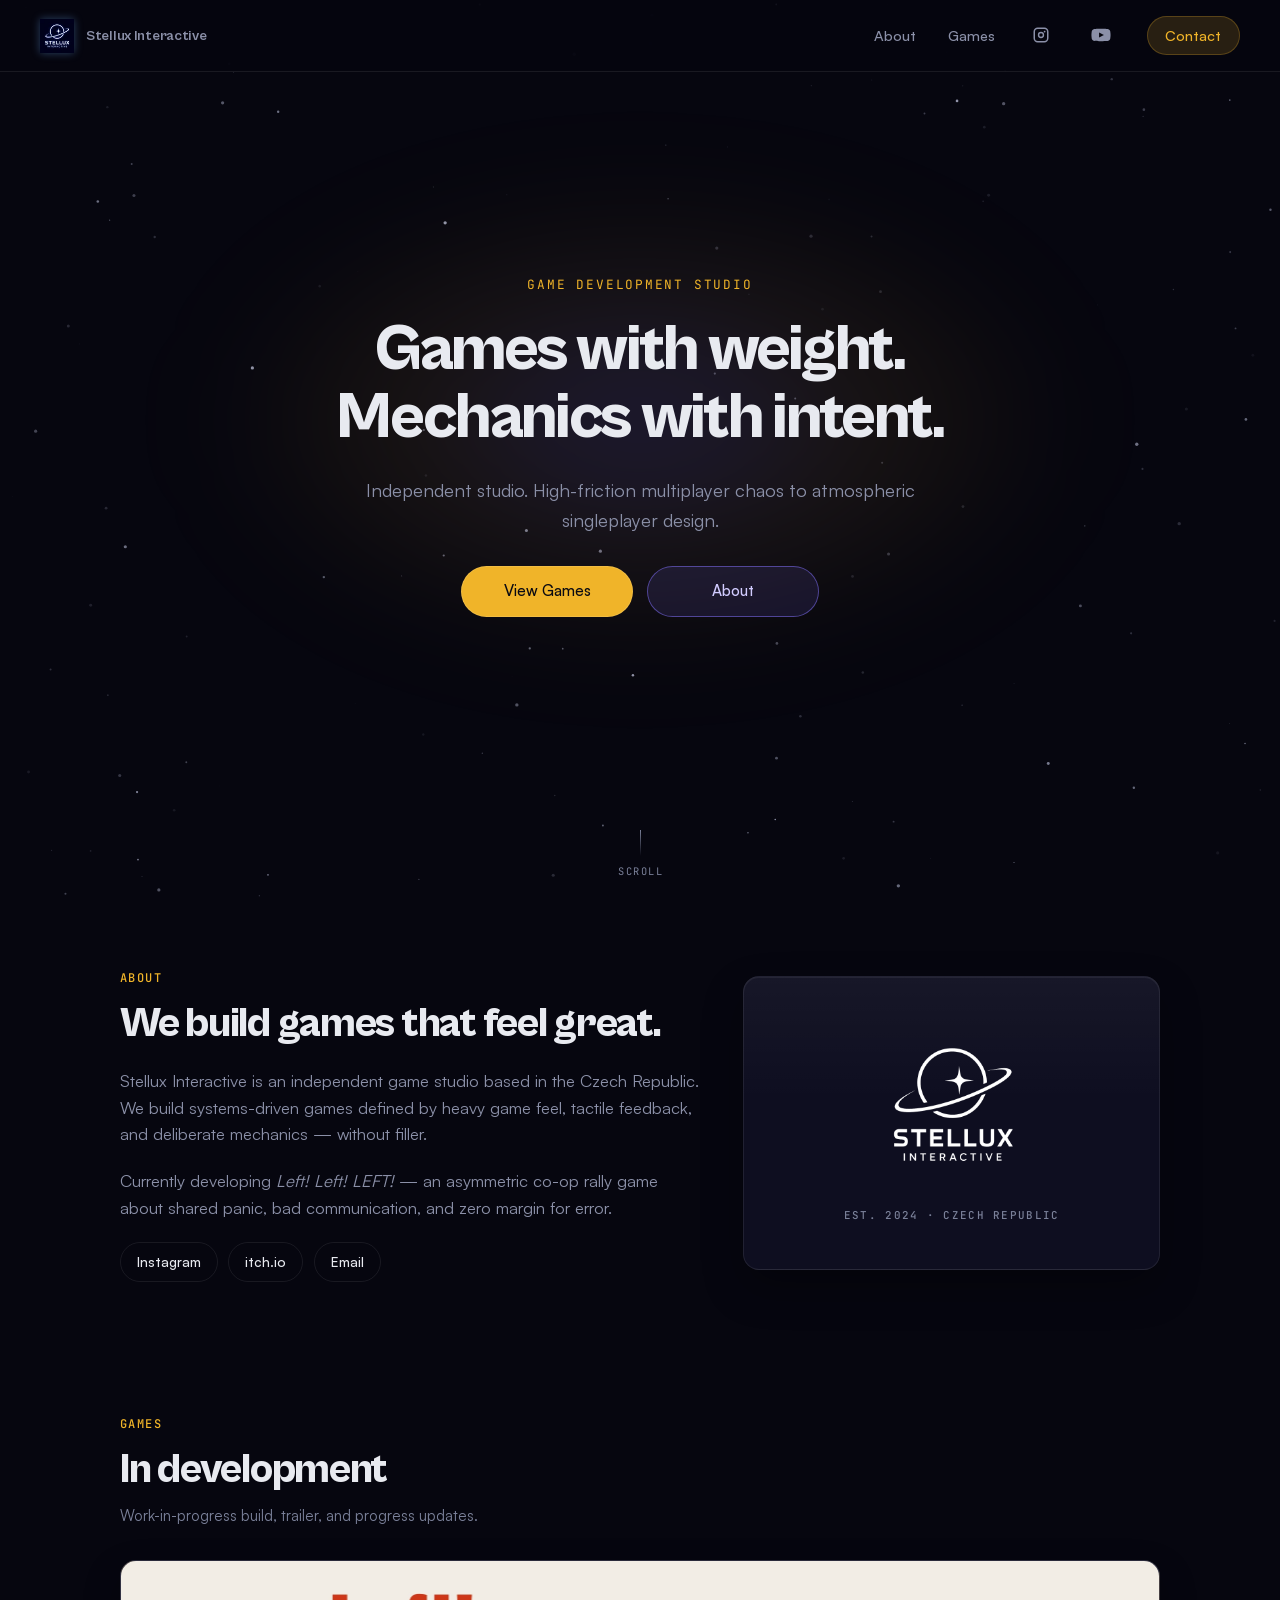
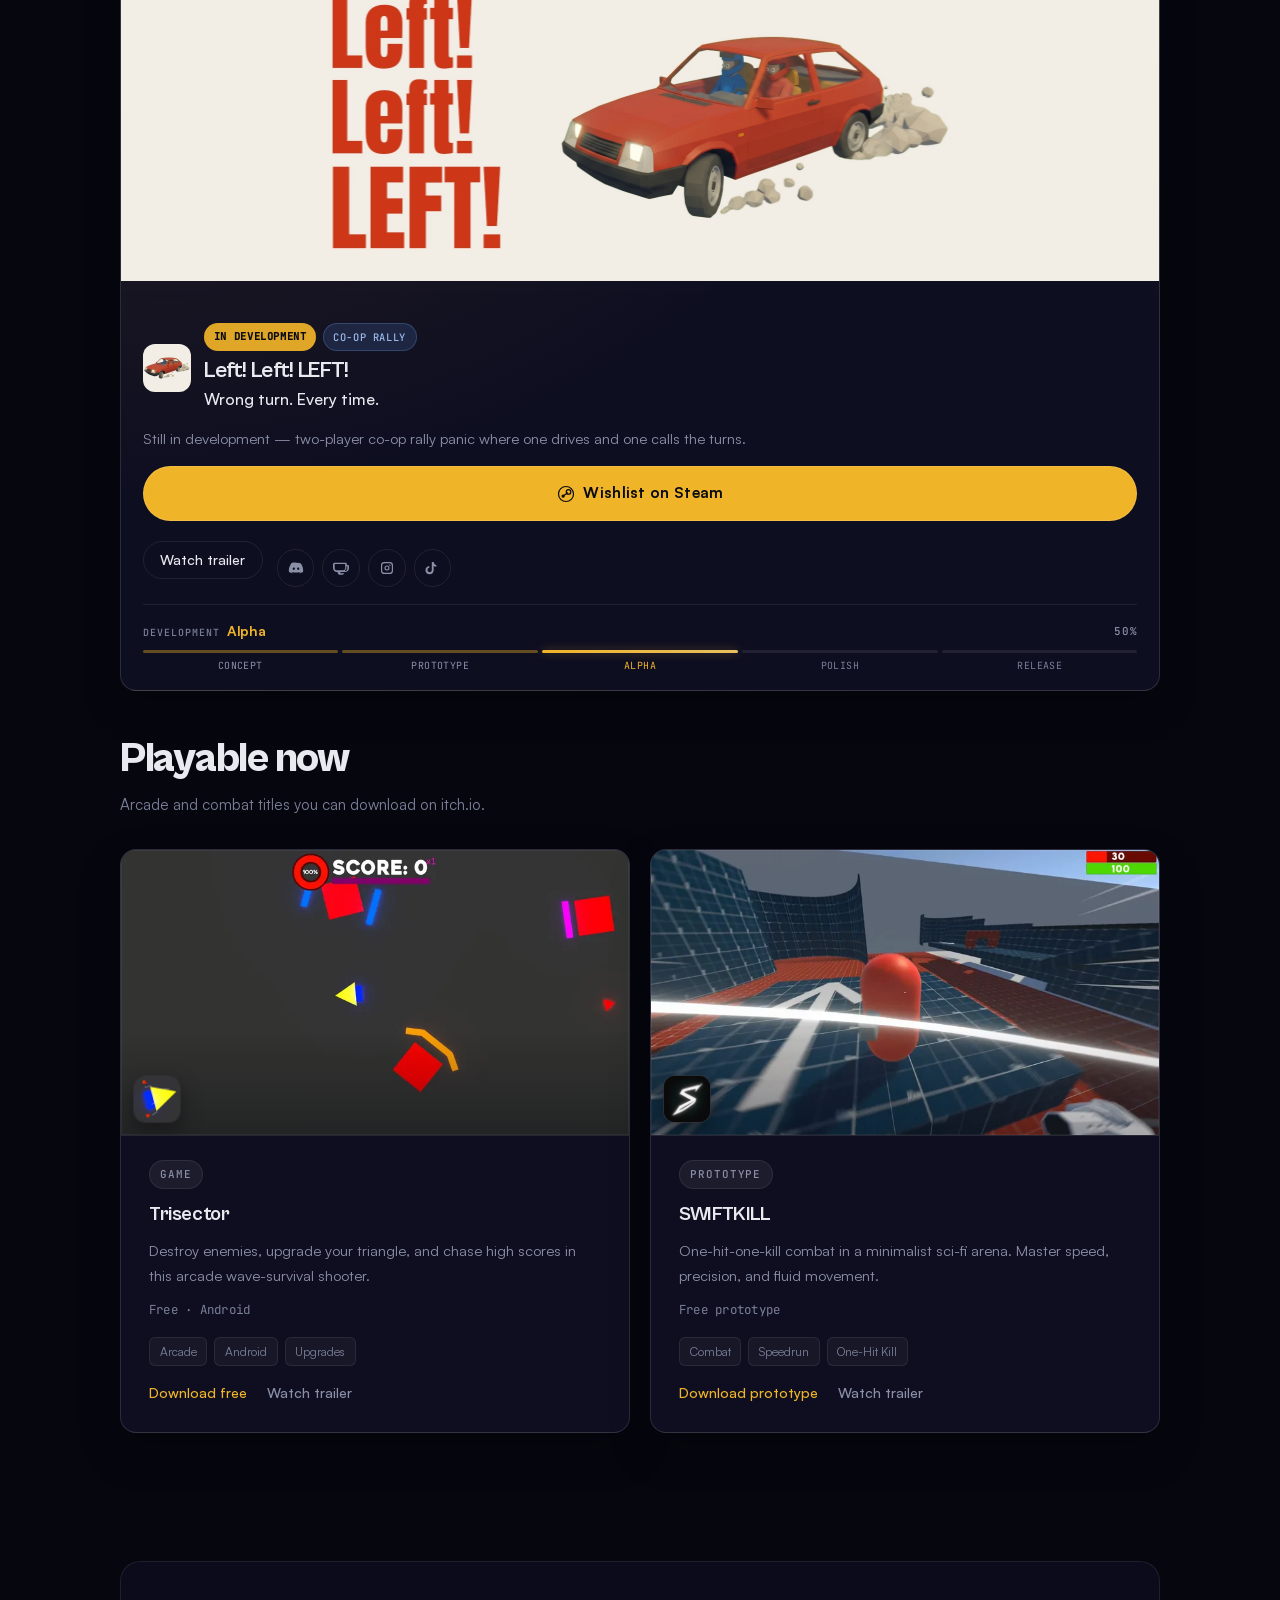
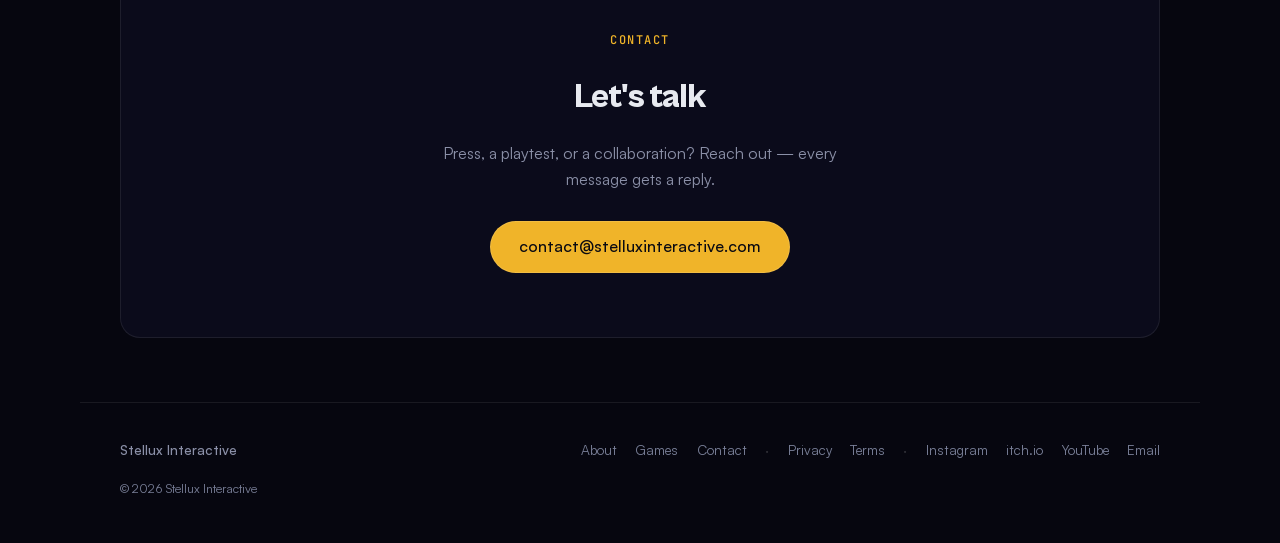
==== commit 26231201: "Add a studio emblem card beside About. Replace the About tags with a centered emblem mark and EST la" ====
--- a/index.html
+++ b/index.html
@@ -25,7 +25,7 @@
   <link rel="preload" href="assets/fonts/cabinet-grotesk-800.woff2" as="font" type="font/woff2" crossorigin />
   <link rel="preload" href="assets/fonts/satoshi-400.woff2" as="font" type="font/woff2" crossorigin />
   <link rel="preload" href="assets/media/left-left-left/banner.webp?v=20261001f" as="image" />
-  <link rel="stylesheet" href="css/style.css?v=20261017l" />
+  <link rel="stylesheet" href="css/style.css?v=20261018c" />
 
   <script type="application/ld+json">
   {
@@ -149,30 +149,37 @@
     </section>
 
     <section id="about" class="section about">
-      <div class="section-header">
-        <span class="section-tag">About</span>
-        <h2>We build games that feel great.</h2>
-      </div>
       <div class="about-grid">
-        <div class="about-text">
-          <p>
-            Stellux Interactive is an independent game studio based in the Czech Republic. We build systems-driven games defined by heavy game feel, tactile feedback, and deliberate mechanics — without filler.
-          </p>
-          <p>
-            Currently developing <em>Left! Left! LEFT!</em> — an asymmetric co-op rally game about shared panic, bad communication, and zero margin for error.
-          </p>
-          <div class="about-links">
-            <a href="https://www.instagram.com/stelluxinteractive/" class="btn btn-ghost btn-sm" target="_blank" rel="noopener noreferrer">Instagram</a>
-            <a href="https://stelluxinteractive.itch.io" class="btn btn-ghost btn-sm" target="_blank" rel="noopener noreferrer">itch.io</a>
-            <a href="mailto:contact@stelluxinteractive.com" class="btn btn-ghost btn-sm">Email</a>
+        <div class="about-copy">
+          <div class="section-header">
+            <span class="section-tag">About</span>
+            <h2>We build games that feel great.</h2>
+          </div>
+          <div class="about-text">
+            <p>
+              Stellux Interactive is an independent game studio based in the Czech Republic. We build systems-driven games defined by heavy game feel, tactile feedback, and deliberate mechanics — without filler.
+            </p>
+            <p>
+              Currently developing <em>Left! Left! LEFT!</em> — an asymmetric co-op rally game about shared panic, bad communication, and zero margin for error.
+            </p>
+            <div class="about-links">
+              <a href="https://www.instagram.com/stelluxinteractive/" class="btn btn-ghost btn-sm" target="_blank" rel="noopener noreferrer">Instagram</a>
+              <a href="https://stelluxinteractive.itch.io" class="btn btn-ghost btn-sm" target="_blank" rel="noopener noreferrer">itch.io</a>
+              <a href="mailto:contact@stelluxinteractive.com" class="btn btn-ghost btn-sm">Email</a>
+            </div>
           </div>
         </div>
-        <ul class="about-tags">
-          <li>Independent Studio</li>
-          <li>Asymmetric Co-op</li>
-          <li>Game Mechanics</li>
-          <li>Atmospheric Design</li>
-        </ul>
+        <aside class="studio-emblem" aria-label="Stellux Interactive studio mark">
+          <img
+            class="studio-emblem-mark"
+            src="assets/icons/stellux-emblem.webp"
+            alt=""
+            width="200"
+            height="200"
+            decoding="async"
+          />
+          <p class="studio-emblem-meta">EST. 2024 · CZECH REPUBLIC</p>
+        </aside>
       </div>
     </section>
 
--- a/css/style.css
+++ b/css/style.css
@@ -668,7 +668,11 @@
   display: grid;
   grid-template-columns: 1.4fr 1fr;
   gap: 2rem 2.5rem;
-  align-items: start;
+  align-items: center;
+}
+
+.about-copy .section-header {
+  margin-bottom: 1.25rem;
 }
 
 .about-text p {
@@ -686,20 +690,41 @@
   margin-top: 0.5rem;
 }
 
-.about-tags {
-  display: flex;
-  flex-wrap: wrap;
-  gap: 0.6rem;
-}
-
-.about-tags li {
-  padding: 0.45rem 0.9rem;
-  border-radius: 999px;
-  font-size: 0.82rem;
+.studio-emblem {
+  display: flex;
+  flex-direction: column;
+  align-items: center;
+  justify-content: center;
+  gap: 1.15rem;
+  width: 100%;
+  padding: clamp(2rem, 4vw, 2.75rem) 1.75rem;
+  border-radius: var(--radius);
+  border: 1px solid rgba(255, 255, 255, 0.08);
+  background:
+    linear-gradient(180deg, rgba(255, 255, 255, 0.035) 0%, transparent 42%),
+    rgba(16, 16, 36, 0.88);
+  box-shadow:
+    0 1px 0 rgba(255, 255, 255, 0.06) inset,
+    0 18px 40px rgba(0, 0, 0, 0.28);
+  backdrop-filter: blur(14px);
+}
+
+.studio-emblem-mark {
+  width: min(10.5rem, 62%);
+  height: auto;
+  aspect-ratio: 1;
+  object-fit: contain;
+}
+
+.studio-emblem-meta {
+  margin: 0;
+  font-family: var(--mono);
+  font-size: 0.68rem;
   font-weight: 500;
-  background: var(--purple-soft);
-  border: 1px solid rgba(124, 108, 240, 0.2);
-  color: #b8b0f8;
+  letter-spacing: 0.12em;
+  text-transform: uppercase;
+  color: var(--text-dim);
+  text-align: center;
 }
 
 /* ── Currently building ── */
@@ -1876,6 +1901,17 @@
     gap: 2rem;
   }
 
+  .studio-emblem {
+    max-width: 22rem;
+    width: 100%;
+    margin-inline: auto;
+    padding: 2rem 1.5rem;
+  }
+
+  .studio-emblem-mark {
+    width: min(9rem, 58%);
+  }
+
   .hero {
     min-height: 100svh;
     padding: var(--header-h) 1.25rem 2.5rem;
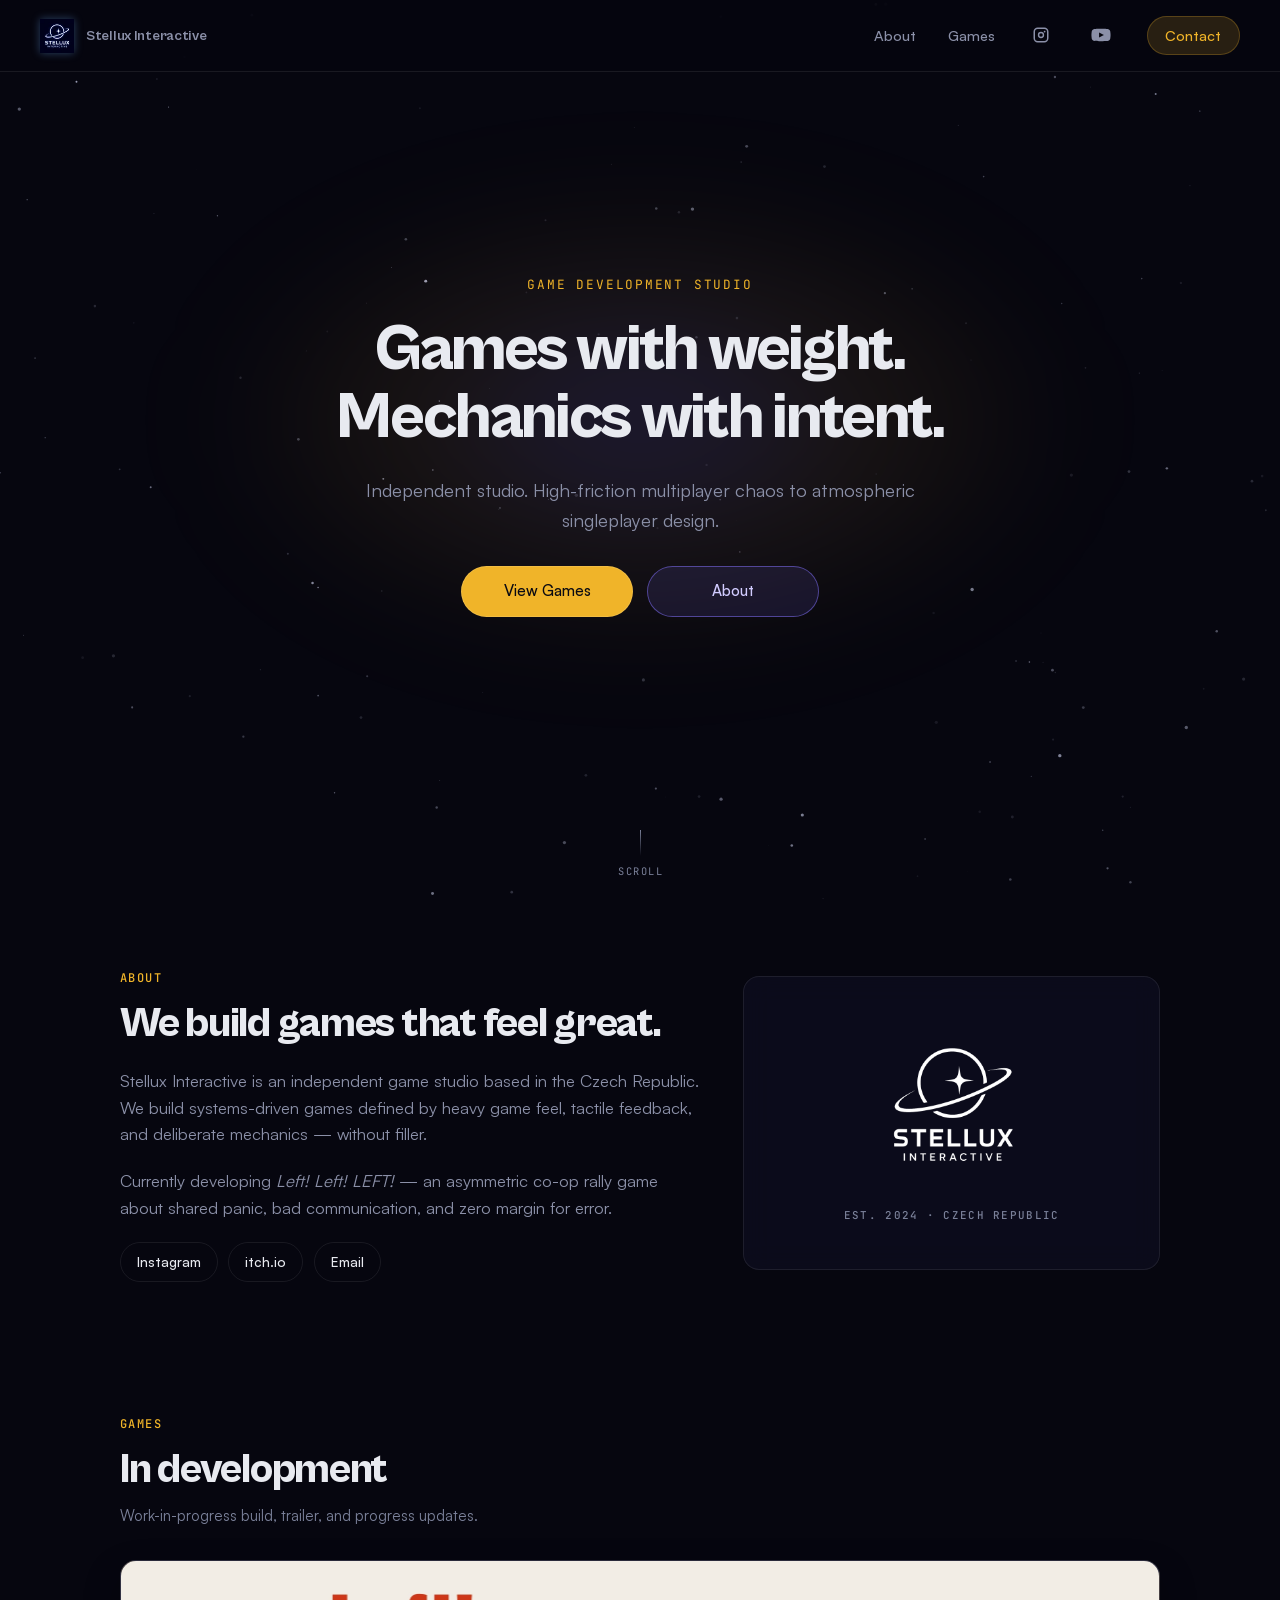
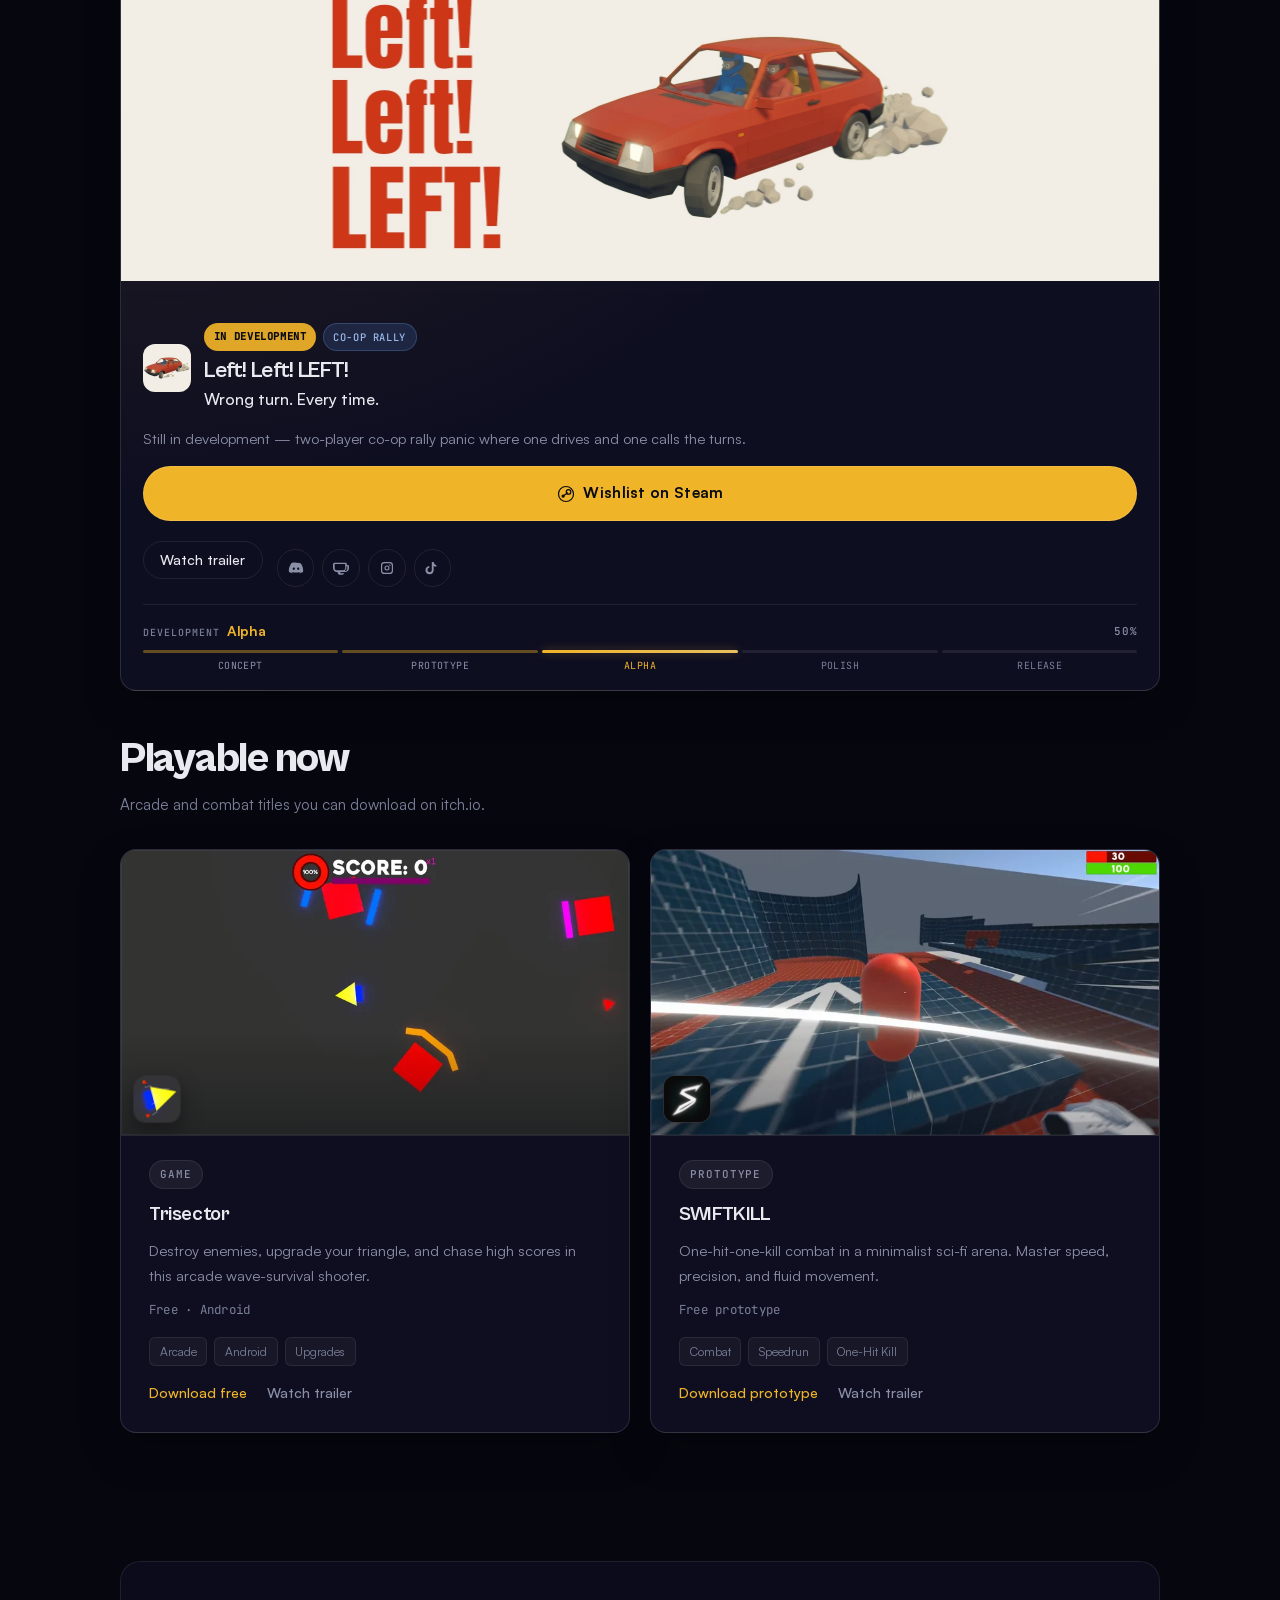
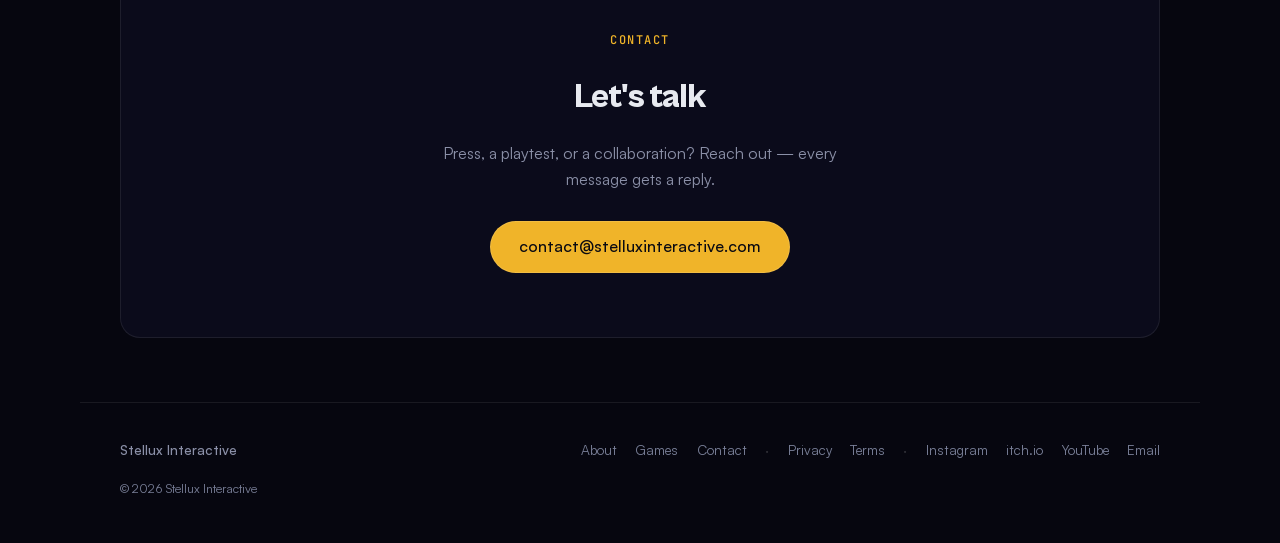
==== commit 98cc6e3a: "Match the About emblem card to the Contact surface. Use the same darker card background and border t" ====
--- a/index.html
+++ b/index.html
@@ -25,7 +25,7 @@
   <link rel="preload" href="assets/fonts/cabinet-grotesk-800.woff2" as="font" type="font/woff2" crossorigin />
   <link rel="preload" href="assets/fonts/satoshi-400.woff2" as="font" type="font/woff2" crossorigin />
   <link rel="preload" href="assets/media/left-left-left/banner.webp?v=20261001f" as="image" />
-  <link rel="stylesheet" href="css/style.css?v=20261018c" />
+  <link rel="stylesheet" href="css/style.css?v=20261018d" />
 
   <script type="application/ld+json">
   {
--- a/css/style.css
+++ b/css/style.css
@@ -699,13 +699,9 @@
   width: 100%;
   padding: clamp(2rem, 4vw, 2.75rem) 1.75rem;
   border-radius: var(--radius);
-  border: 1px solid rgba(255, 255, 255, 0.08);
-  background:
-    linear-gradient(180deg, rgba(255, 255, 255, 0.035) 0%, transparent 42%),
-    rgba(16, 16, 36, 0.88);
-  box-shadow:
-    0 1px 0 rgba(255, 255, 255, 0.06) inset,
-    0 18px 40px rgba(0, 0, 0, 0.28);
+  border: 1px solid var(--border);
+  background: var(--bg-card);
+  box-shadow: none;
   backdrop-filter: blur(14px);
 }
 
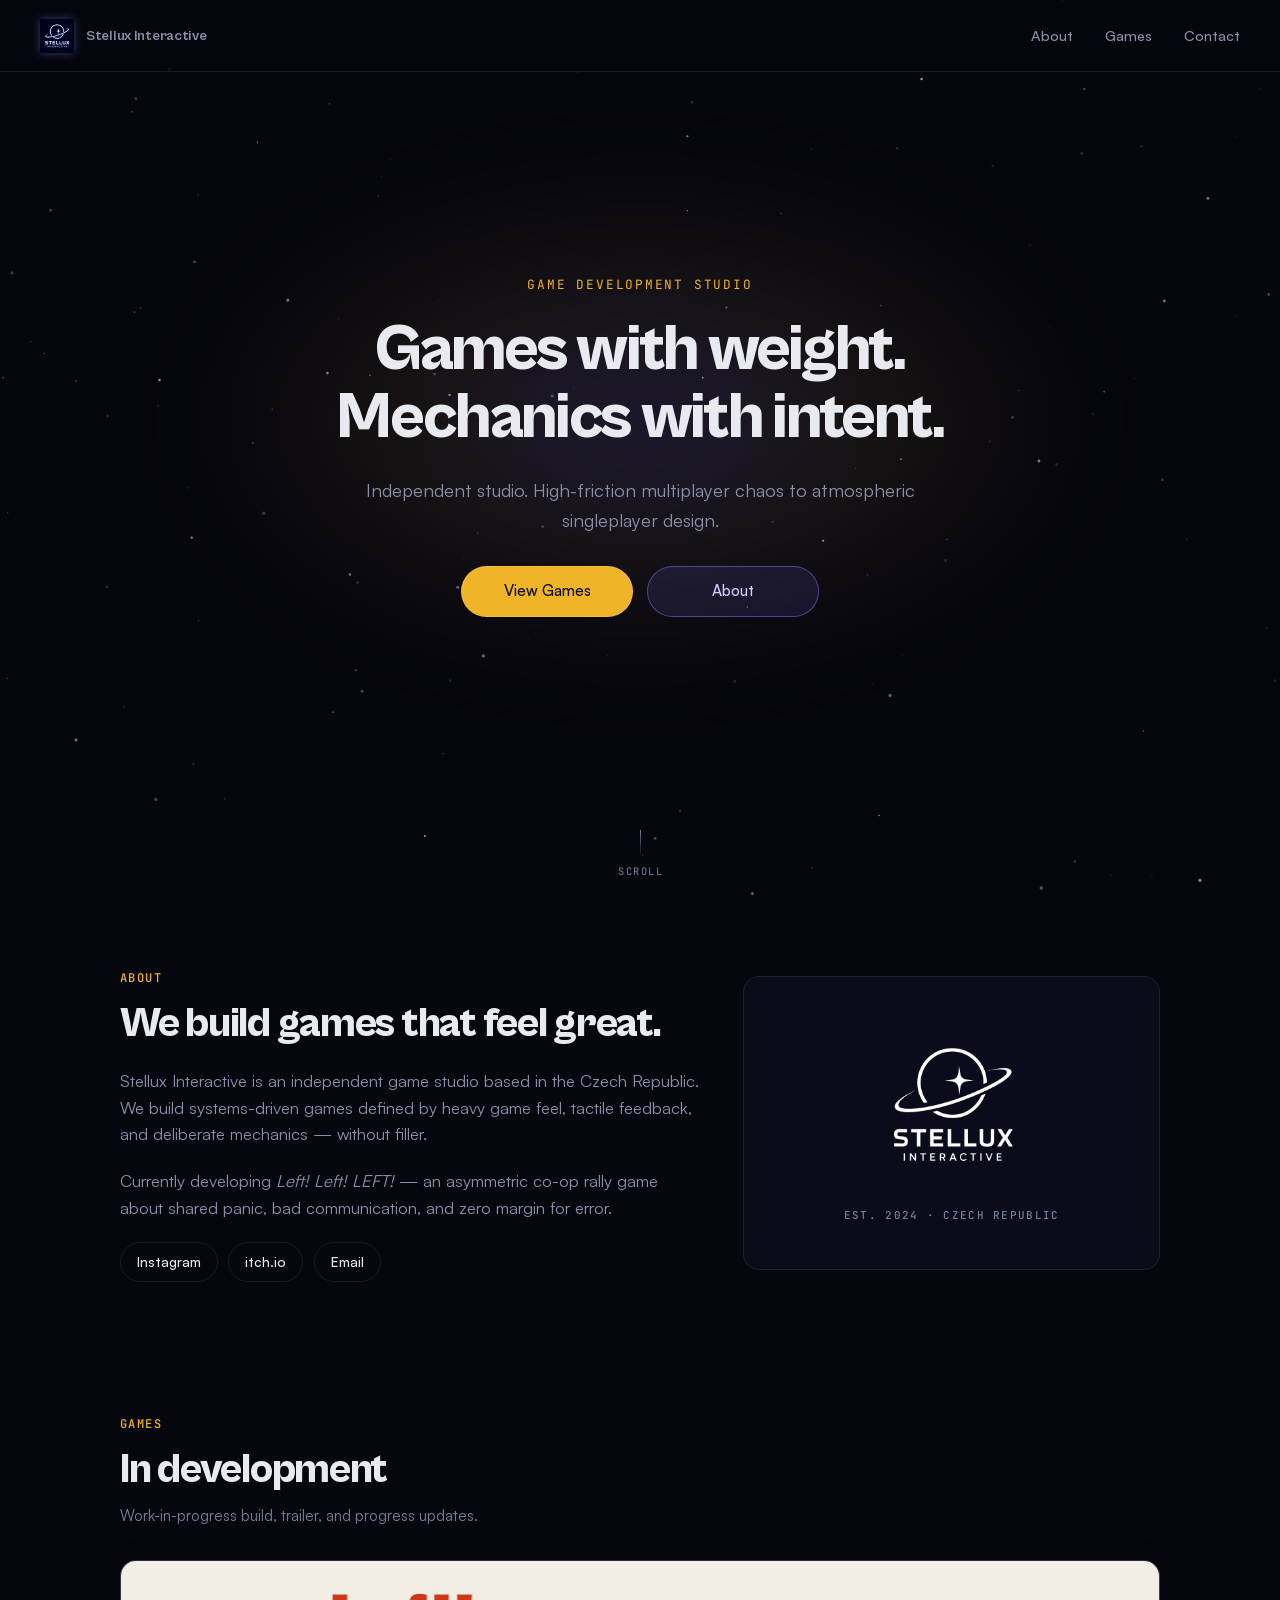
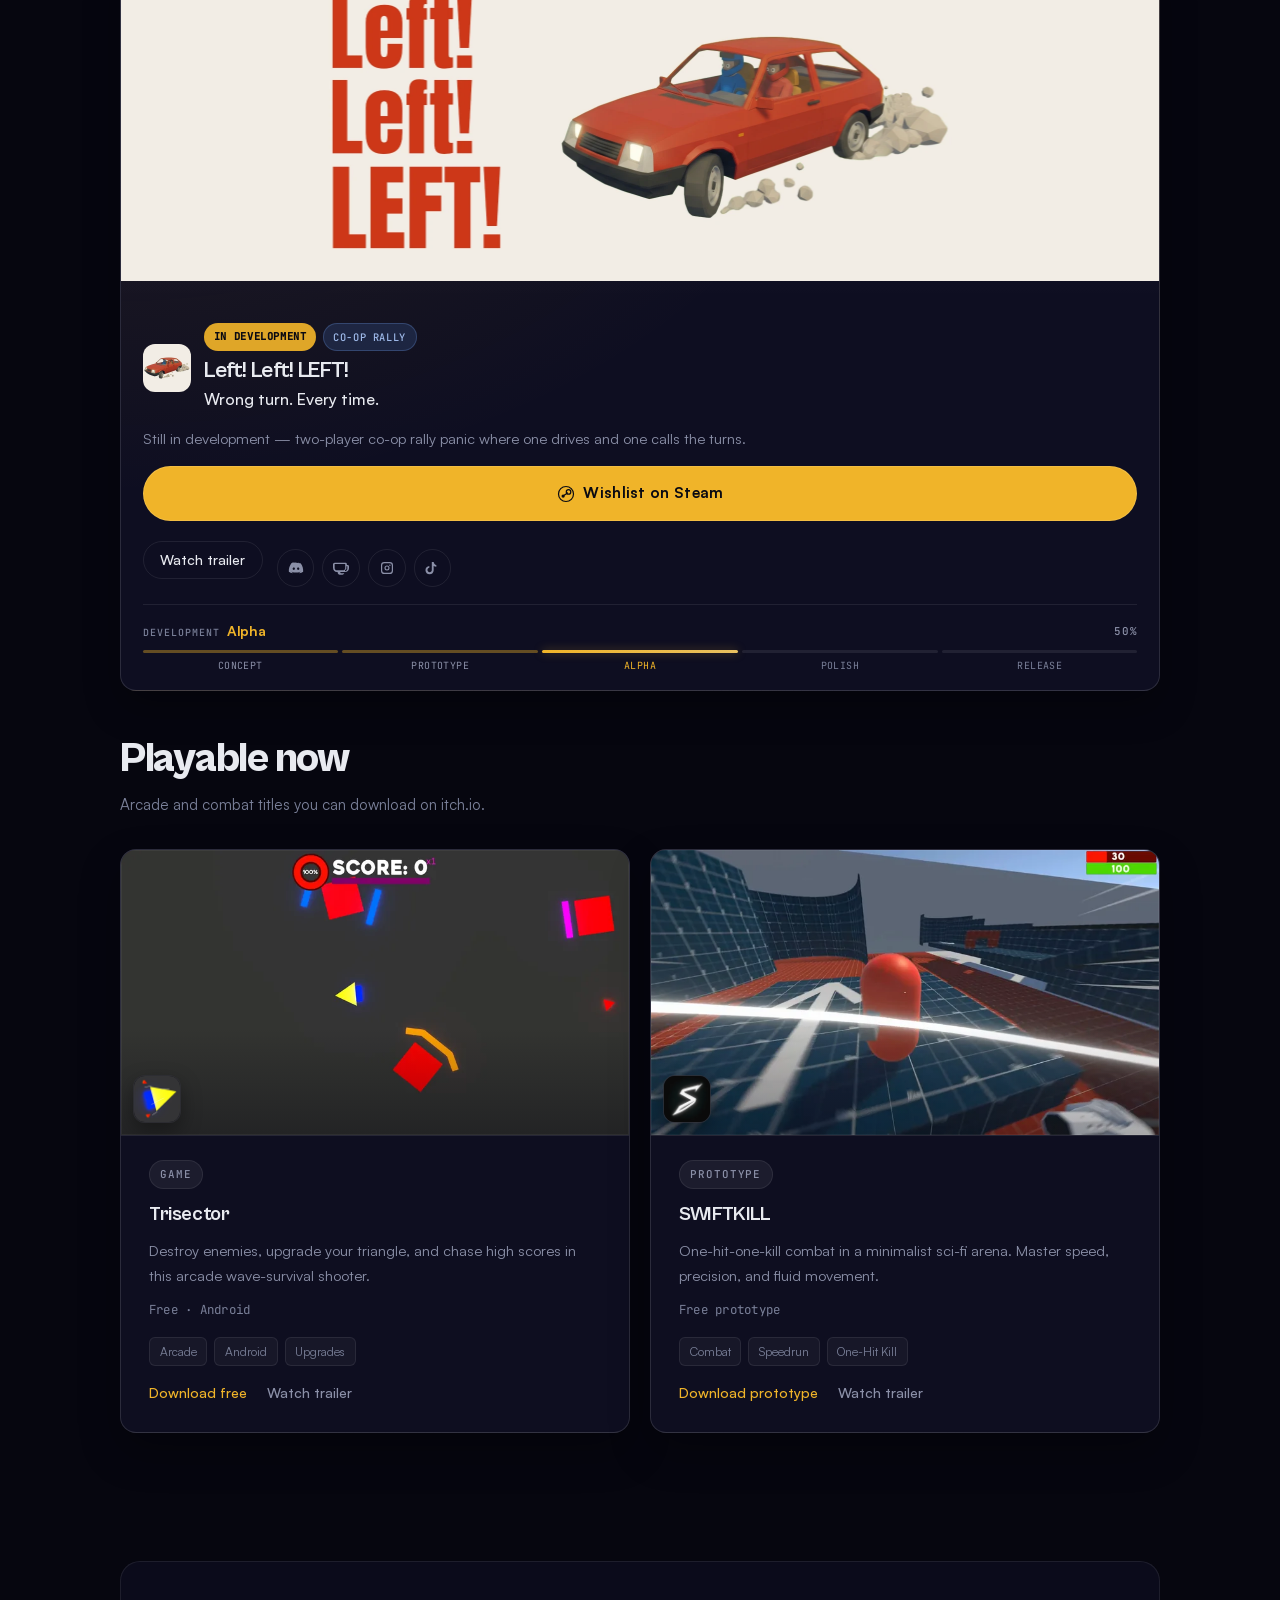
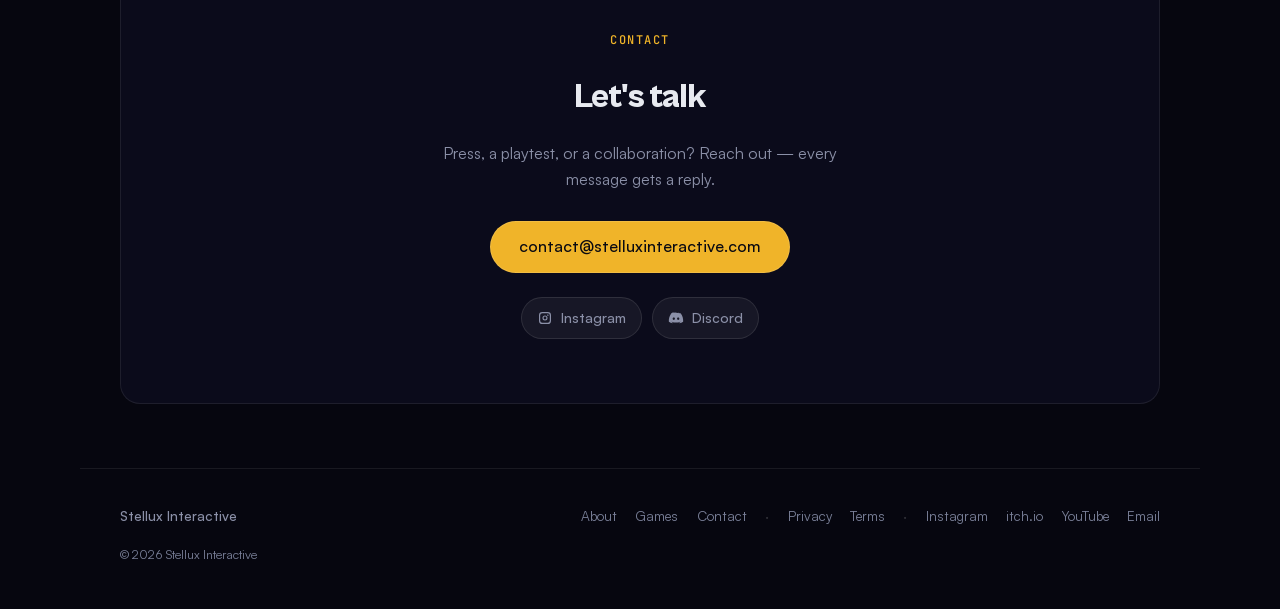
==== commit 6260865d: "Simplify Contact and make email click-to-copy. Drop nav social icons and Contact YouTube, keep Insta" ====
--- a/index.html
+++ b/index.html
@@ -25,7 +25,7 @@
   <link rel="preload" href="assets/fonts/cabinet-grotesk-800.woff2" as="font" type="font/woff2" crossorigin />
   <link rel="preload" href="assets/fonts/satoshi-400.woff2" as="font" type="font/woff2" crossorigin />
   <link rel="preload" href="assets/media/left-left-left/banner.webp?v=20261001f" as="image" />
-  <link rel="stylesheet" href="css/style.css?v=20261018d" />
+  <link rel="stylesheet" href="css/style.css?v=20261018g" />
 
   <script type="application/ld+json">
   {
@@ -107,19 +107,7 @@
     <nav class="nav" aria-label="Primary">
       <a href="#about">About</a>
       <a href="#games">Games</a>
-      <a href="https://www.instagram.com/stelluxinteractive/" class="nav-icon nav-icon-ig" target="_blank" rel="noopener noreferrer" aria-label="Instagram">
-        <svg viewBox="0 0 24 24" width="20" height="20" aria-hidden="true" focusable="false">
-          <path fill="currentColor" d="M8 3h8a5 5 0 0 1 5 5v8a5 5 0 0 1-5 5H8a5 5 0 0 1-5-5V8a5 5 0 0 1 5-5zm8 1.8H8A3.2 3.2 0 0 0 4.8 8v8A3.2 3.2 0 0 0 8 19.2h8a3.2 3.2 0 0 0 3.2-3.2V8A3.2 3.2 0 0 0 16 4.8zM12 8.2A3.8 3.8 0 1 1 8.2 12 3.8 3.8 0 0 1 12 8.2zm0 1.7A2.1 2.1 0 1 0 14.1 12 2.1 2.1 0 0 0 12 9.9zm4.35-3.15a1.05 1.05 0 1 1-1.05 1.05 1.05 1.05 0 0 1 1.05-1.05z"/>
-        </svg>
-        <span class="nav-icon-label">Instagram</span>
-      </a>
-      <a href="https://www.youtube.com/@stelluxinteractive" class="nav-icon nav-icon-yt" target="_blank" rel="noopener noreferrer" aria-label="YouTube">
-        <svg viewBox="0 0 24 24" width="20" height="20" aria-hidden="true" focusable="false">
-          <path fill="currentColor" d="M23 7.2a3 3 0 0 0-2.1-2.1C19 4.6 12 4.6 12 4.6s-7 0-8.9.5A3 3 0 0 0 1 7.2 31 31 0 0 0 .5 12a31 31 0 0 0 .5 4.8 3 3 0 0 0 2.1 2.1c1.9.5 8.9.5 8.9.5s7 0 8.9-.5a3 3 0 0 0 2.1-2.1 31 31 0 0 0 .5-4.8 31 31 0 0 0-.5-4.8ZM9.7 15.1V8.9l5.8 3.1-5.8 3.1Z"/>
-        </svg>
-        <span class="nav-icon-label">YouTube</span>
-      </a>
-      <a href="#contact" class="nav-cta">Contact</a>
+      <a href="#contact">Contact</a>
     </nav>
     <button class="menu-toggle" aria-label="Open menu" aria-expanded="false">
       <span></span><span></span><span></span>
@@ -334,6 +322,20 @@
         <a href="mailto:contact@stelluxinteractive.com" class="btn btn-primary btn-large">
           contact@stelluxinteractive.com
         </a>
+        <div class="contact-links">
+          <a href="https://www.instagram.com/stelluxinteractive/" target="_blank" rel="noopener noreferrer">
+            <svg viewBox="0 0 24 24" width="16" height="16" aria-hidden="true" focusable="false">
+              <path fill="currentColor" d="M8 3h8a5 5 0 0 1 5 5v8a5 5 0 0 1-5 5H8a5 5 0 0 1-5-5V8a5 5 0 0 1 5-5zm8 1.8H8A3.2 3.2 0 0 0 4.8 8v8A3.2 3.2 0 0 0 8 19.2h8a3.2 3.2 0 0 0 3.2-3.2V8A3.2 3.2 0 0 0 16 4.8zM12 8.2A3.8 3.8 0 1 1 8.2 12 3.8 3.8 0 0 1 12 8.2zm0 1.7A2.1 2.1 0 1 0 14.1 12 2.1 2.1 0 0 0 12 9.9zm4.35-3.15a1.05 1.05 0 1 1-1.05 1.05 1.05 0 0 1 1.05-1.05z"/>
+            </svg>
+            Instagram
+          </a>
+          <a href="https://discord.gg/GhRrPeMHM" target="_blank" rel="noopener noreferrer">
+            <svg viewBox="0 0 24 24" width="16" height="16" aria-hidden="true" focusable="false">
+              <path fill="currentColor" d="M19.3 5.2A17.4 17.4 0 0 0 15 4l-.3.6c1.5.4 2.8 1 4 1.8A14.7 14.7 0 0 0 8.3 4l-.3-.6A17.4 17.4 0 0 0 4.7 5.2C1.8 9.5 1 13.7 1.3 17.8A17.6 17.6 0 0 0 6.7 20l.7-1c-.8-.3-1.5-.7-2.2-1.1l.5-.4c2 .9 4.1 1.4 6.3 1.4s4.3-.5 6.3-1.4l.5.4c-.7.4-1.4.8-2.2 1.1l.7 1a17.6 17.6 0 0 0 5.4-2.2c.4-4.8-.7-8.9-3.4-12.7zM8.7 14.9c-.9 0-1.7-.8-1.7-1.8s.7-1.8 1.7-1.8 1.7.8 1.7 1.8-.8 1.8-1.7 1.8zm6.6 0c-.9 0-1.7-.8-1.7-1.8s.7-1.8 1.7-1.8 1.7.8 1.7 1.8-.8 1.8-1.7 1.8z"/>
+            </svg>
+            Discord
+          </a>
+        </div>
       </div>
     </section>
   </main>
@@ -369,7 +371,7 @@
     </div>
   </dialog>
 
-  <script src="js/main.js?v=20261014w"></script>
+  <script src="js/main.js?v=20261018h"></script>
   <script defer src="https://static.cloudflareinsights.com/beacon.min.js" data-cf-beacon='{"token": "831b83116ac34b839e330c0381dafc59"}'></script>
 </body>
 </html>
--- a/css/style.css
+++ b/css/style.css
@@ -1471,21 +1471,35 @@
 .contact-links {
   position: relative;
   display: flex;
+  flex-wrap: wrap;
   align-items: center;
   justify-content: center;
-  gap: 0.75rem;
+  gap: 0.65rem;
   margin-top: 1.5rem;
-  font-size: 0.9rem;
 }
 
 .contact-links a {
+  display: inline-flex;
+  align-items: center;
+  gap: 0.45rem;
+  padding: 0.55rem 0.95rem;
+  border-radius: 999px;
+  border: 1px solid rgba(255, 255, 255, 0.1);
+  background: rgba(255, 255, 255, 0.05);
   color: var(--text-muted);
-  transition: color 0.2s;
-  border-radius: 4px;
+  font-size: 0.875rem;
+  font-weight: 500;
+  transition: border-color 0.2s, color 0.2s, background 0.2s;
+}
+
+.contact-links a svg {
+  flex-shrink: 0;
 }
 
 .contact-links a:hover {
-  color: var(--accent);
+  border-color: rgba(255, 255, 255, 0.2);
+  color: #fff;
+  background: rgba(255, 255, 255, 0.07);
 }
 
 .contact-links span {
